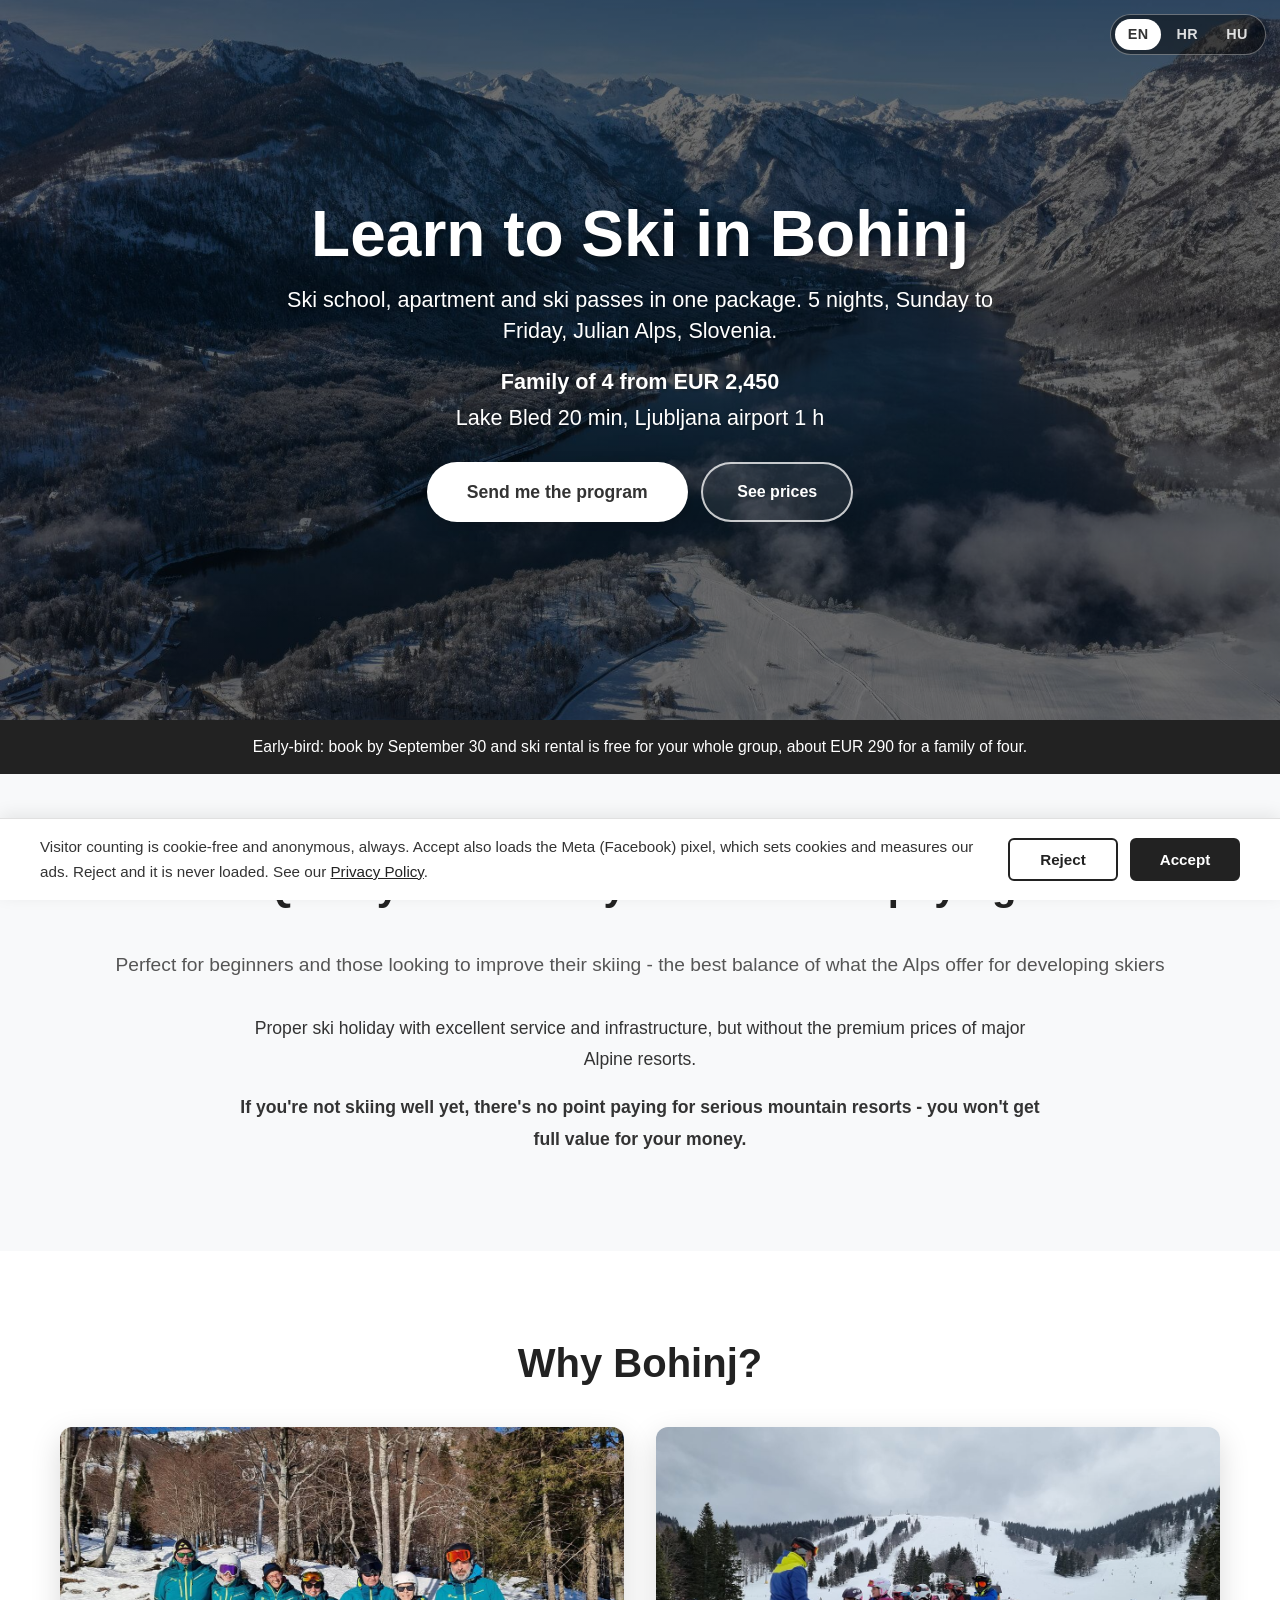
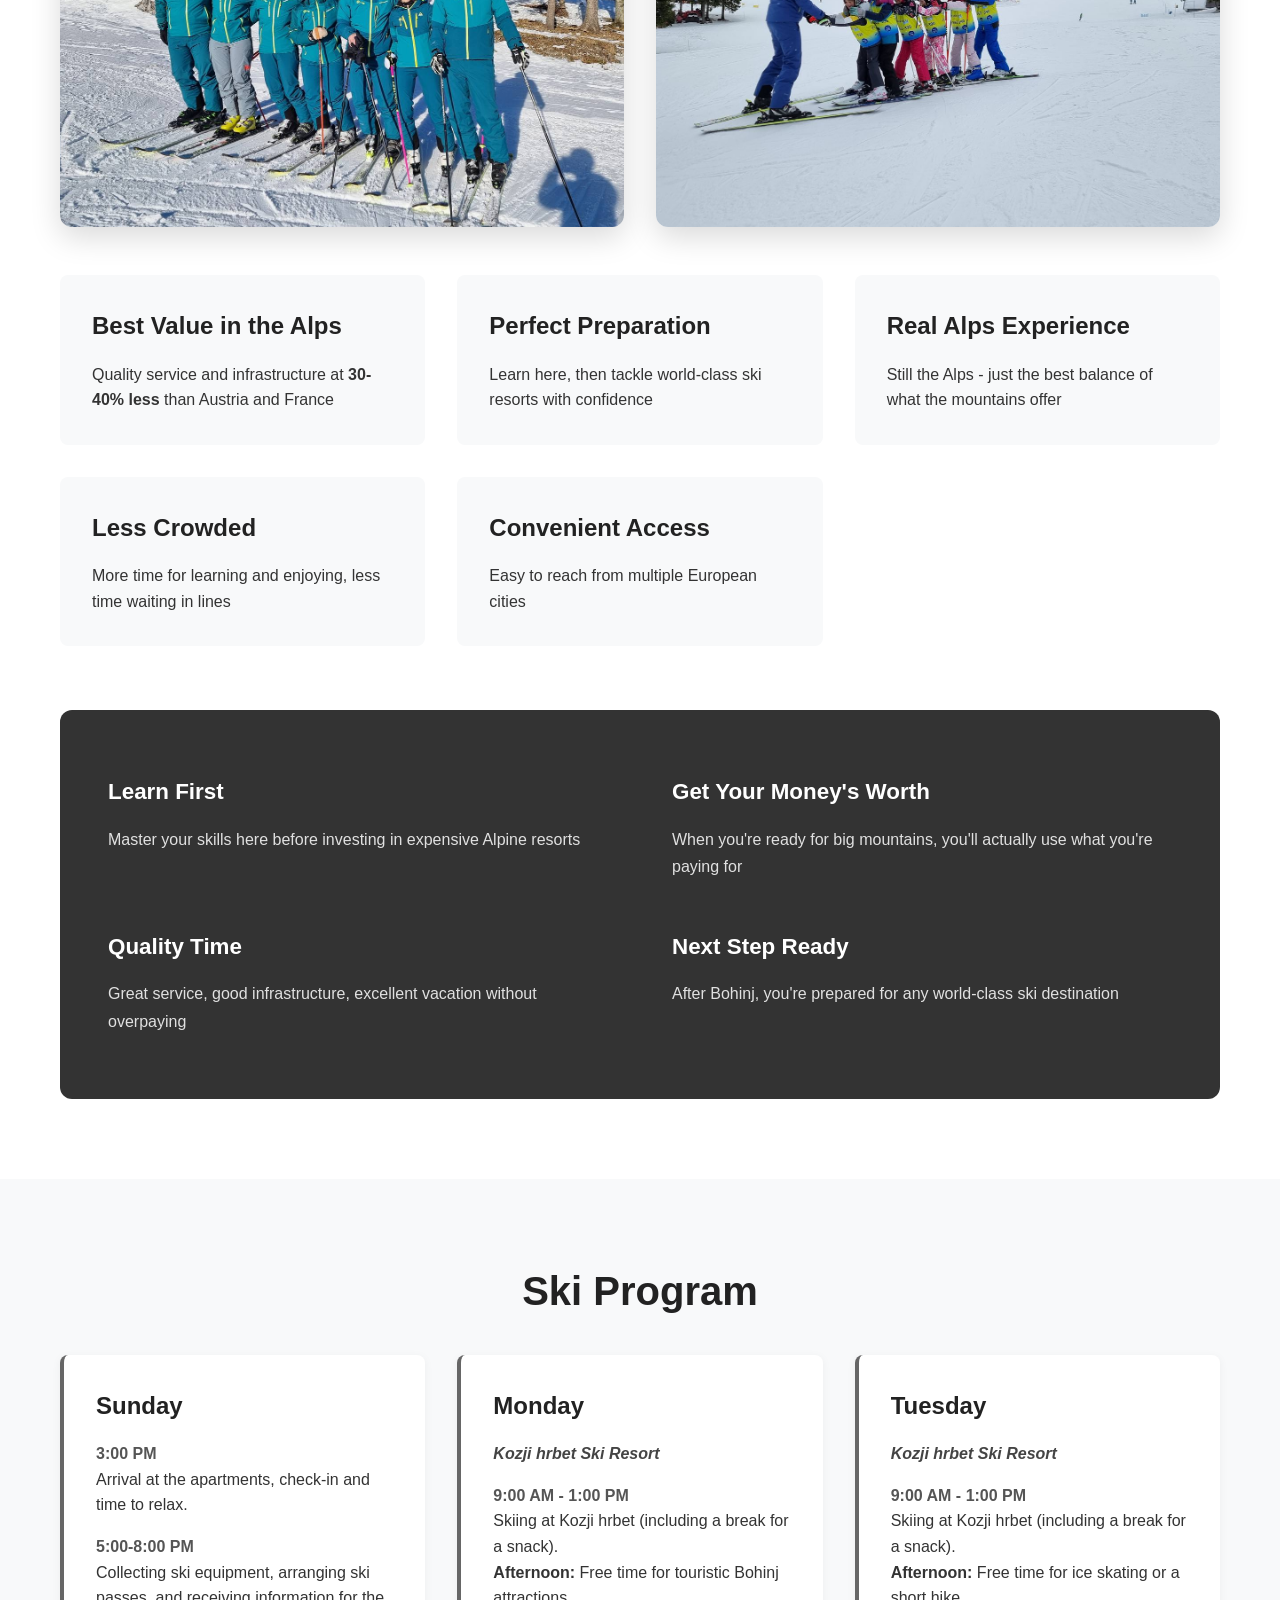
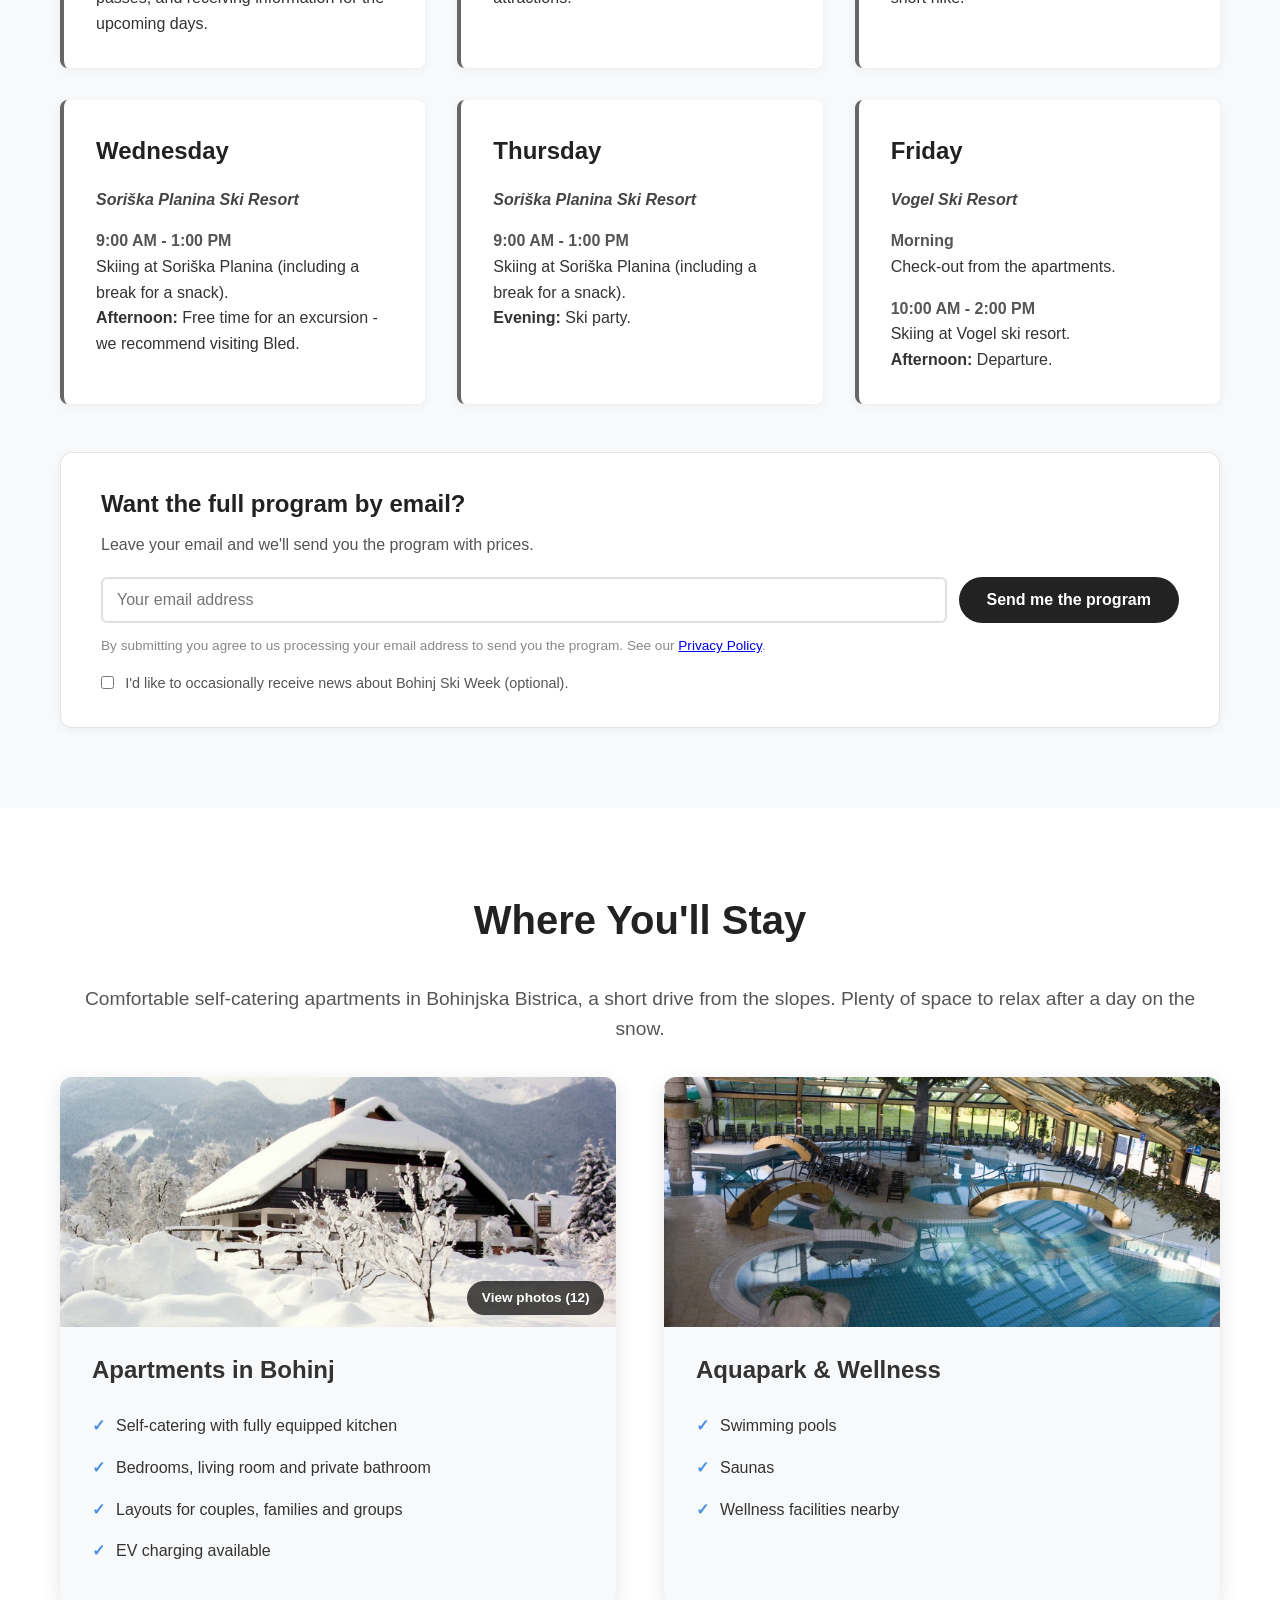
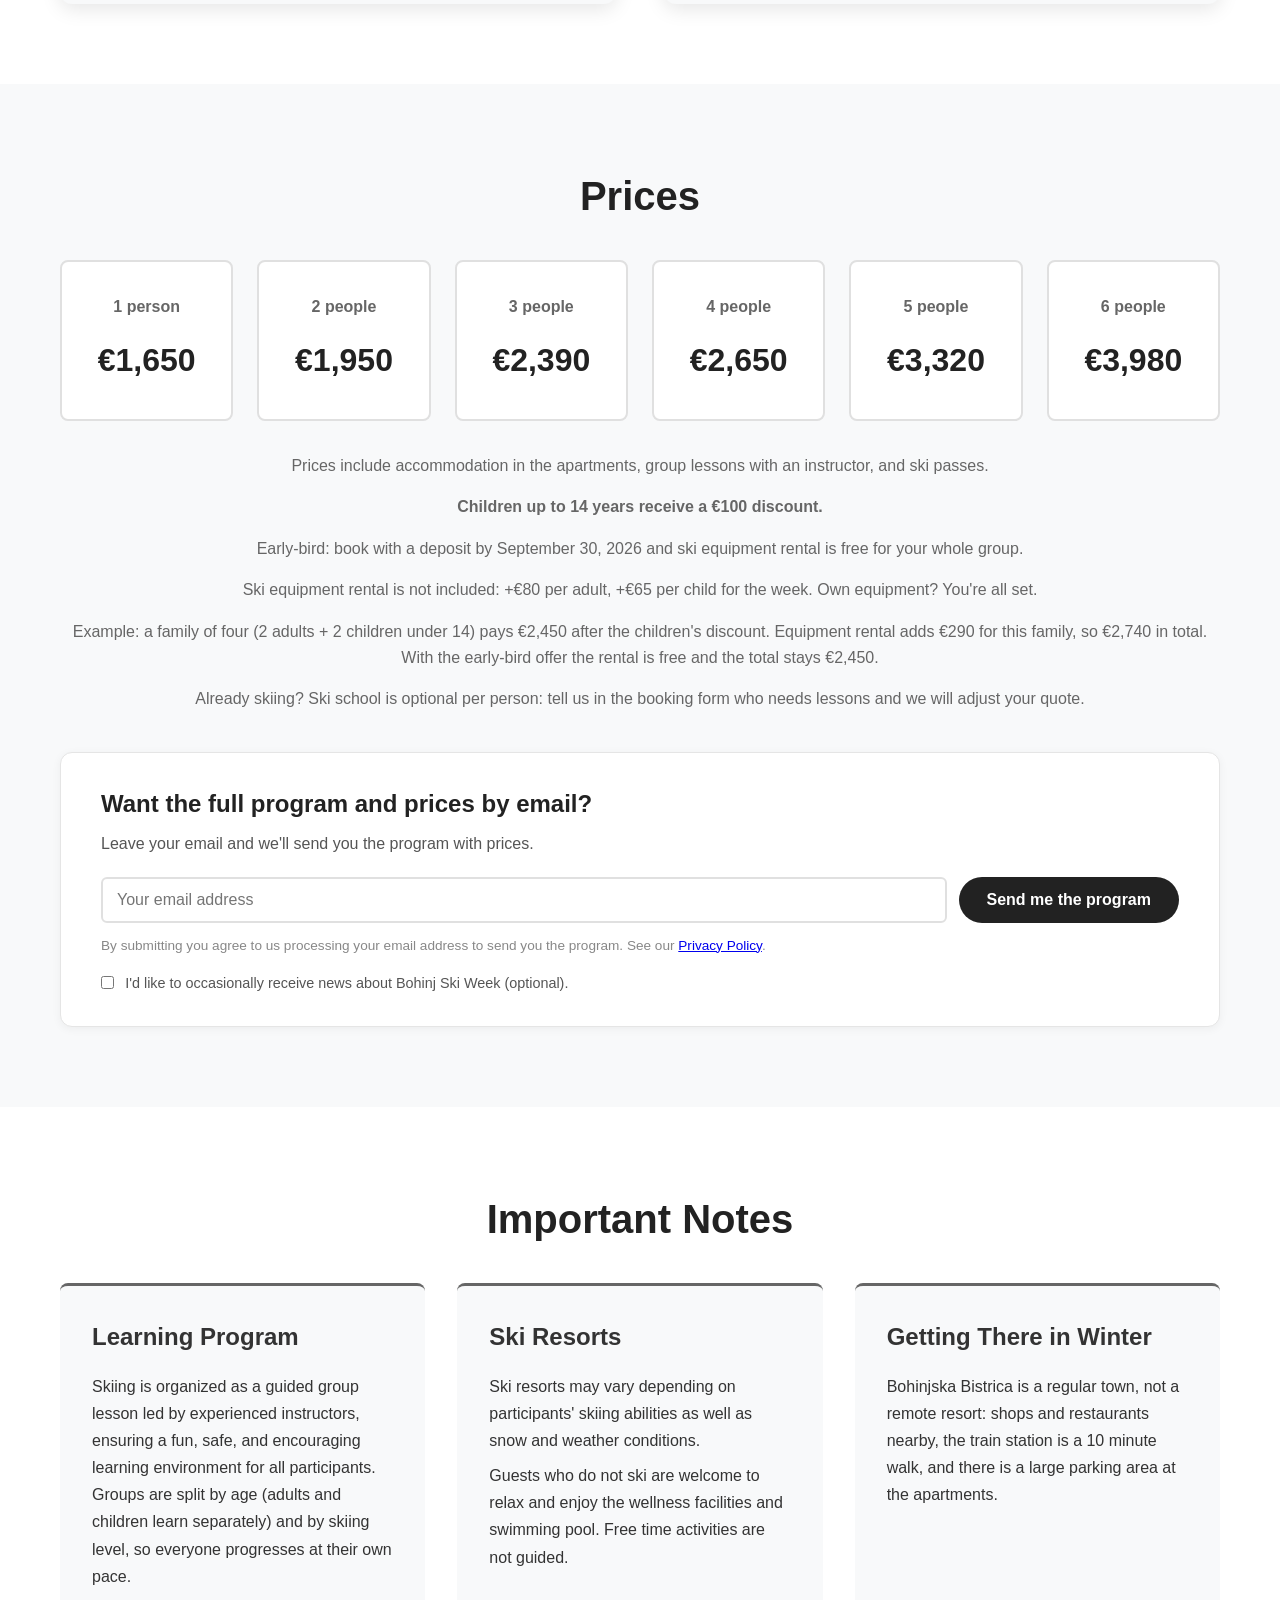
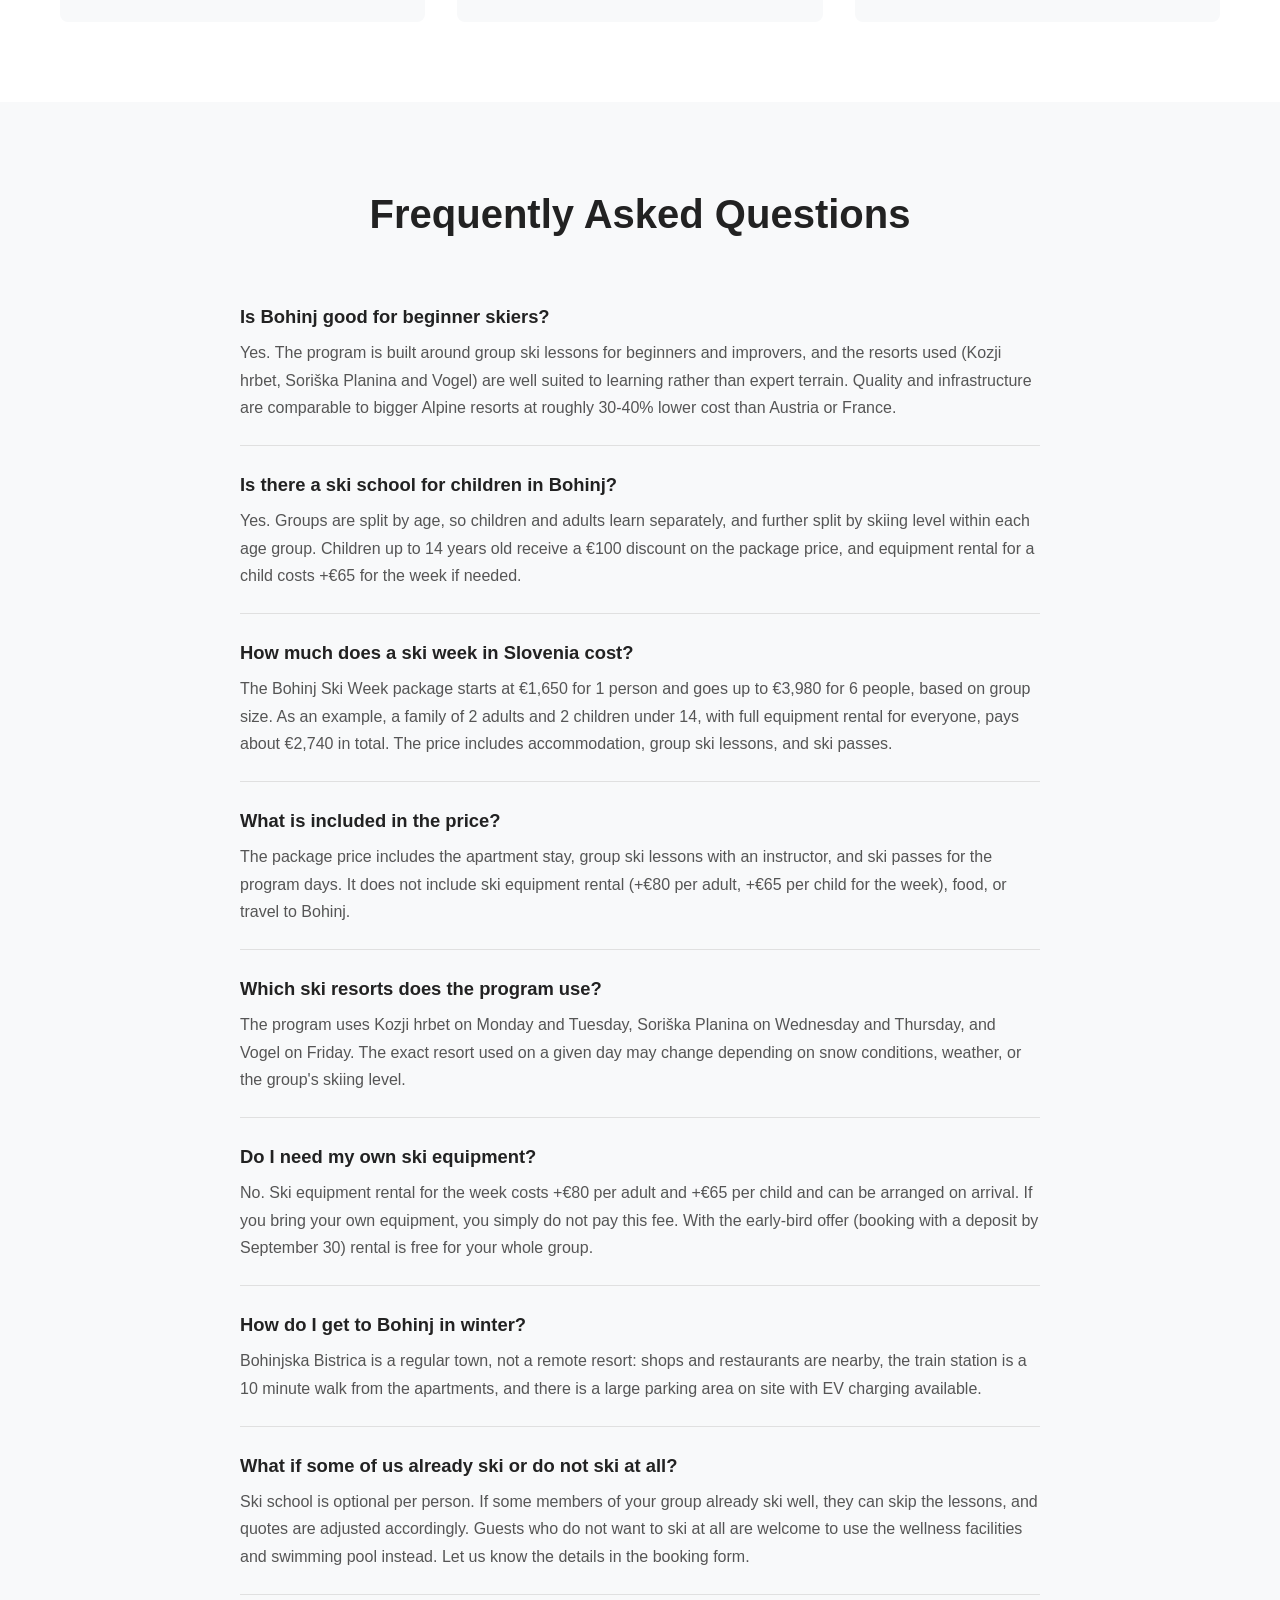
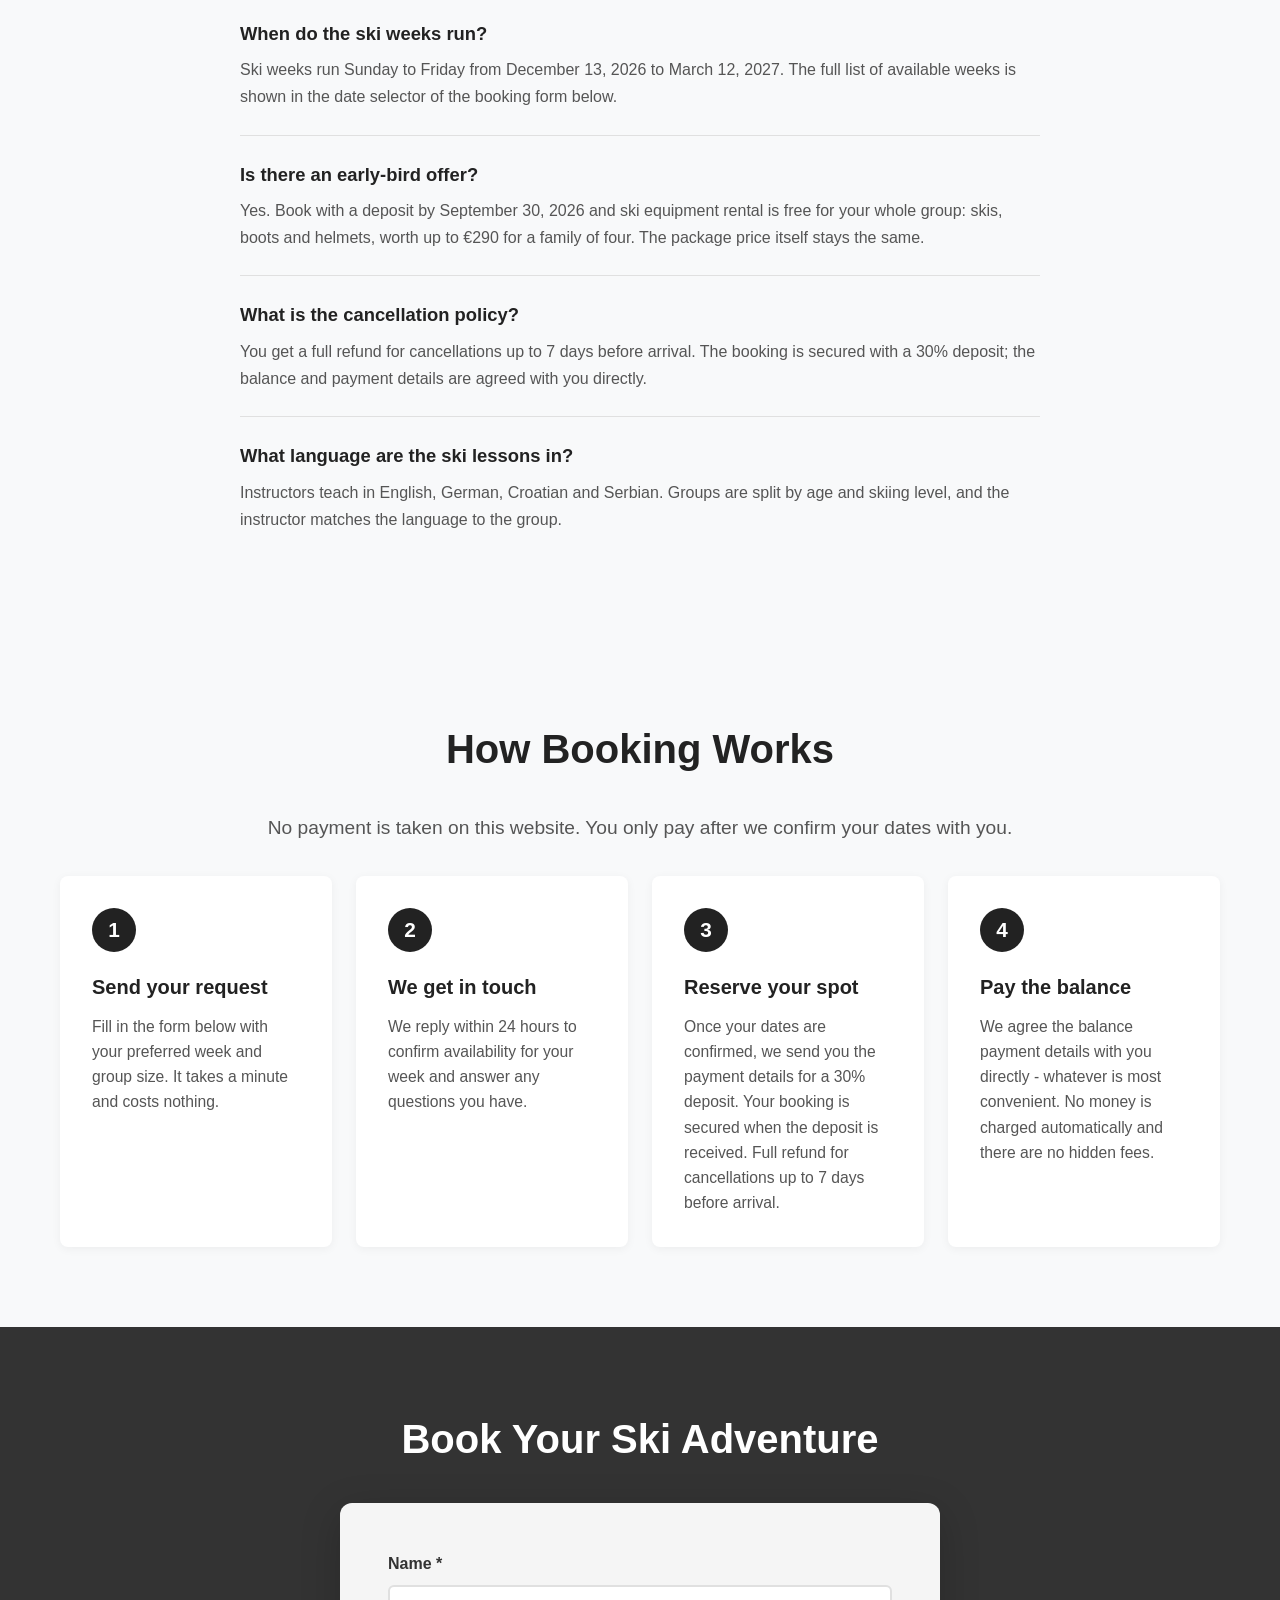
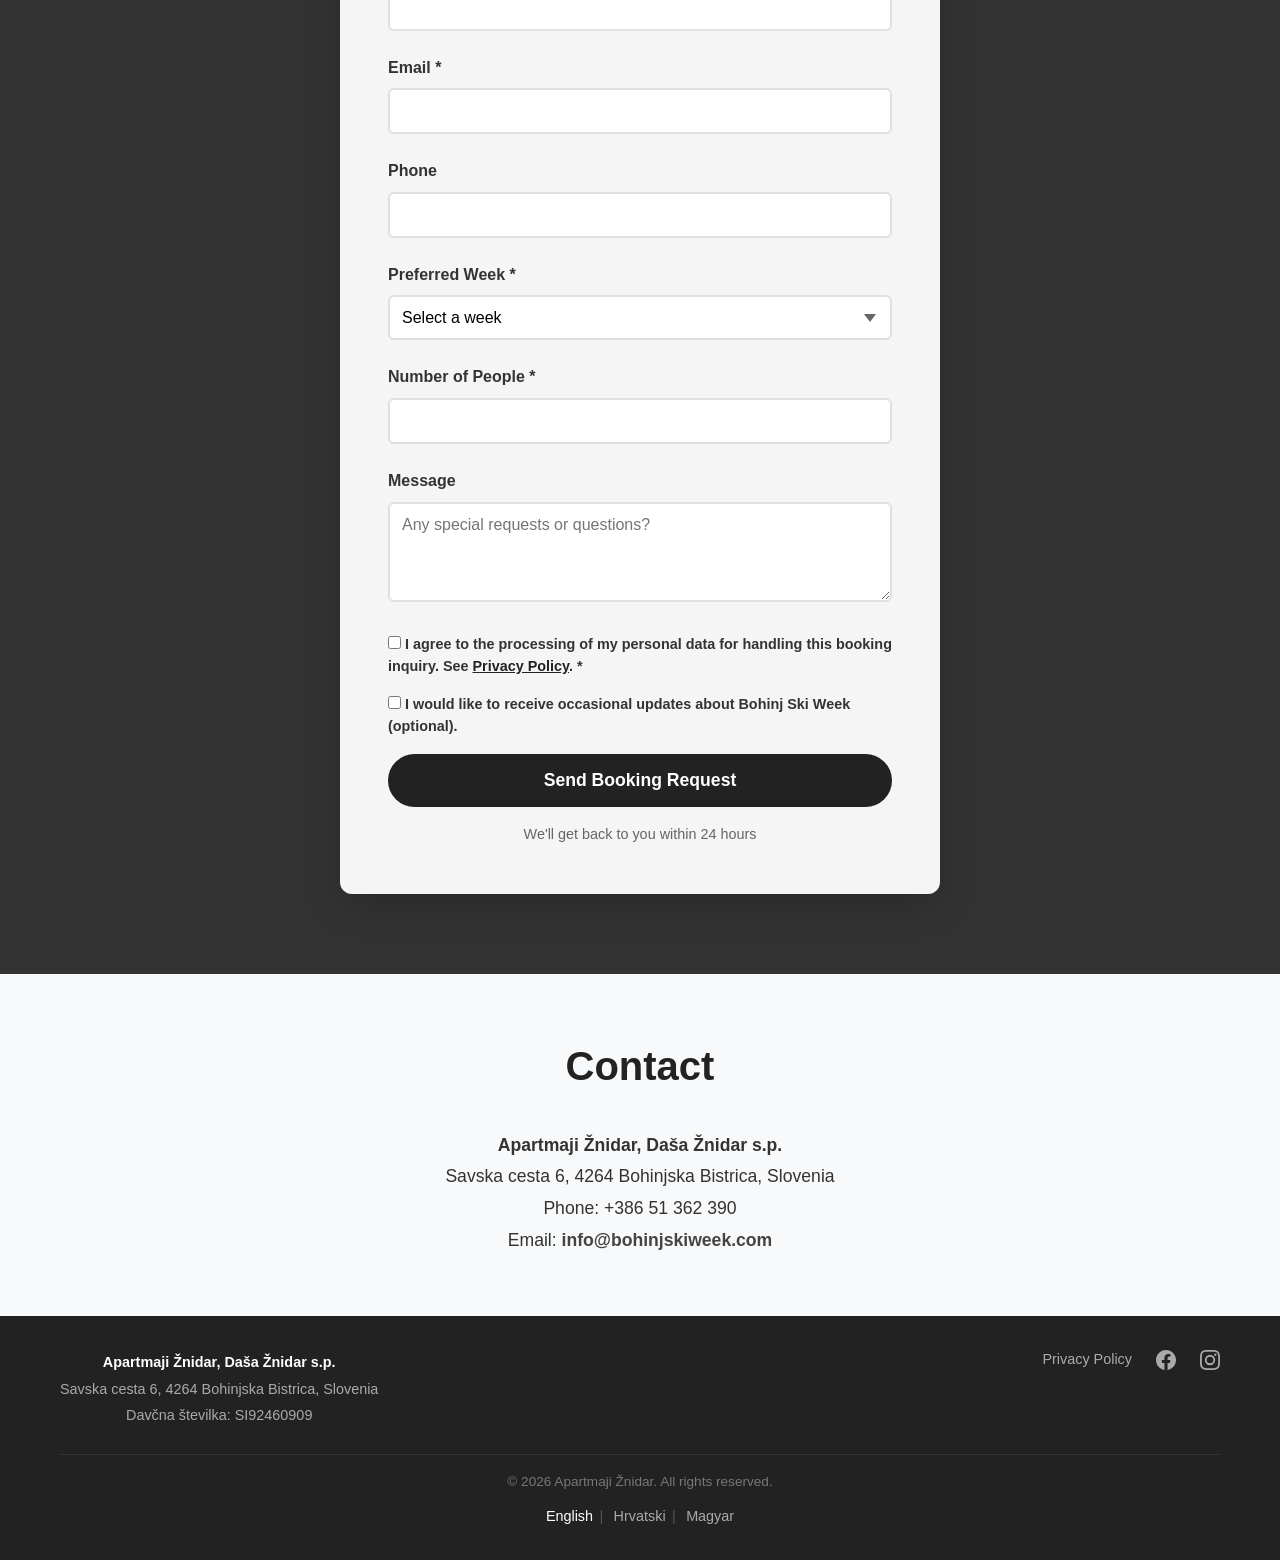
==== index.html @ 6d9d20d8 "language switch in the hero, same order in the footer Compact EN | HR | HU pill in the top right of " ====
<!DOCTYPE html>
<html lang="en">
<head>
    <meta charset="UTF-8">
    <meta name="viewport" content="width=device-width, initial-scale=1.0">
    <title>Learn to Ski in Bohinj, Slovenia - Ski Week with Ski School, Apartments & Ski Passes</title>
    <meta name="description" content="5-day ski school for beginners and children, self-catering apartments and ski passes included - from EUR 1,650 per person. Bohinjska Bistrica, Julian Alps.">
    <link rel="canonical" href="https://bohinjskiweek.com/">
    <link rel="alternate" hreflang="en" href="https://bohinjskiweek.com/">
    <link rel="alternate" hreflang="hu" href="https://bohinjskiweek.com/hu/">
    <link rel="alternate" hreflang="hr" href="https://bohinjskiweek.com/hr/">
    <link rel="alternate" hreflang="x-default" href="https://bohinjskiweek.com/">
    <link rel="stylesheet" href="styles.css">

    <!-- Vercel Web Analytics (cookieless, anonymized) -->
    <script defer src="/_vercel/insights/script.js"></script>

    <!-- Open Graph -->
    <meta property="og:title" content="Learn to Ski in Bohinj, Slovenia - Ski Week with Ski School, Apartments & Ski Passes">
    <meta property="og:description" content="5-day ski school for beginners and children, self-catering apartments and ski passes included - from EUR 1,650 per person. Bohinjska Bistrica, Julian Alps.">
    <meta property="og:url" content="https://bohinjskiweek.com/">
    <meta property="og:type" content="website">
    <meta property="og:image" content="https://bohinjskiweek.com/images/og-cover.jpg">
    <meta property="og:image:width" content="1200">
    <meta property="og:image:height" content="630">
    <meta property="og:locale" content="en_US">
    <meta property="og:site_name" content="Bohinj Ski Week">

    <!-- Twitter Card -->
    <meta name="twitter:card" content="summary_large_image">
    <meta name="twitter:title" content="Learn to Ski in Bohinj, Slovenia - Ski Week with Ski School, Apartments & Ski Passes">
    <meta name="twitter:description" content="5-day ski school for beginners and children, self-catering apartments and ski passes included - from EUR 1,650 per person. Bohinjska Bistrica, Julian Alps.">
    <meta name="twitter:image" content="https://bohinjskiweek.com/images/og-cover.jpg">

    <script type="application/ld+json">
{
  "@context": "https://schema.org",
  "@type": "LodgingBusiness",
  "name": "Apartmaji Žnidar",
  "alternateName": "Bohinj Ski Week",
  "additionalType": "https://schema.org/SportsActivityLocation",
  "address": {
    "@type": "PostalAddress",
    "streetAddress": "Savska cesta 6",
    "addressLocality": "Bohinjska Bistrica",
    "postalCode": "4264",
    "addressCountry": "SI"
  },
  "telephone": "+386 51 362 390",
  "email": "info@bohinjskiweek.com",
  "geo": {
    "@type": "GeoCoordinates",
    "latitude": 46.276,
    "longitude": 13.954
  },
  "url": "https://bohinjskiweek.com/",
  "image": "https://bohinjskiweek.com/images/og-cover.jpg",
  "sameAs": [
    "https://www.facebook.com/bohinjskiweek",
    "https://www.instagram.com/bohinjskiweek",
    "https://www.booking.com/hotel/si/apartments-znidar.html"
  ],
  "priceRange": "EUR 1,650 - EUR 3,980"
}
    </script>

    <script type="application/ld+json">
{
  "@context": "https://schema.org",
  "@type": "Product",
  "name": "Bohinj Ski Week - 5-Day Learn to Ski Package",
  "description": "A 5-day learn-to-ski package in Bohinj, Slovenia, with group ski lessons split by age and skiing level, ski passes, and self-catering apartments. Skiing takes place at Kozji hrbet, Soriška Planina, and Vogel ski resorts.",
  "brand": {
    "@type": "Brand",
    "name": "Apartmaji Žnidar"
  },
  "offers": [
    {
      "@type": "Offer",
      "name": "1 person",
      "price": 1650,
      "priceCurrency": "EUR",
      "availability": "https://schema.org/InStock",
      "validThrough": "2027-03-12",
      "url": "https://bohinjskiweek.com/"
    },
    {
      "@type": "Offer",
      "name": "2 people",
      "price": 1950,
      "priceCurrency": "EUR",
      "availability": "https://schema.org/InStock",
      "validThrough": "2027-03-12",
      "url": "https://bohinjskiweek.com/"
    },
    {
      "@type": "Offer",
      "name": "3 people",
      "price": 2390,
      "priceCurrency": "EUR",
      "availability": "https://schema.org/InStock",
      "validThrough": "2027-03-12",
      "url": "https://bohinjskiweek.com/"
    },
    {
      "@type": "Offer",
      "name": "4 people",
      "price": 2650,
      "priceCurrency": "EUR",
      "availability": "https://schema.org/InStock",
      "validThrough": "2027-03-12",
      "url": "https://bohinjskiweek.com/"
    },
    {
      "@type": "Offer",
      "name": "5 people",
      "price": 3320,
      "priceCurrency": "EUR",
      "availability": "https://schema.org/InStock",
      "validThrough": "2027-03-12",
      "url": "https://bohinjskiweek.com/"
    },
    {
      "@type": "Offer",
      "name": "6 people",
      "price": 3980,
      "priceCurrency": "EUR",
      "availability": "https://schema.org/InStock",
      "validThrough": "2027-03-12",
      "url": "https://bohinjskiweek.com/"
    }
  ]
}
    </script>

    <script type="application/ld+json">
{
  "@context": "https://schema.org",
  "@type": "FAQPage",
  "mainEntity": [
    {
      "@type": "Question",
      "name": "Is Bohinj good for beginner skiers?",
      "acceptedAnswer": {
        "@type": "Answer",
        "text": "Yes. The program is built around group ski lessons for beginners and improvers, and the resorts used (Kozji hrbet, Soriška Planina and Vogel) are well suited to learning rather than expert terrain. Quality and infrastructure are comparable to bigger Alpine resorts at roughly 30-40% lower cost than Austria or France."
      }
    },
    {
      "@type": "Question",
      "name": "Is there a ski school for children in Bohinj?",
      "acceptedAnswer": {
        "@type": "Answer",
        "text": "Yes. Groups are split by age, so children and adults learn separately, and further split by skiing level within each age group. Children up to 14 years old receive a €100 discount on the package price, and equipment rental for a child costs +€65 for the week if needed."
      }
    },
    {
      "@type": "Question",
      "name": "How much does a ski week in Slovenia cost?",
      "acceptedAnswer": {
        "@type": "Answer",
        "text": "The Bohinj Ski Week package starts at €1,650 for 1 person and goes up to €3,980 for 6 people, based on group size. As an example, a family of 2 adults and 2 children under 14, with full equipment rental for everyone, pays about €2,740 in total. The price includes accommodation, group ski lessons, and ski passes."
      }
    },
    {
      "@type": "Question",
      "name": "What is included in the price?",
      "acceptedAnswer": {
        "@type": "Answer",
        "text": "The package price includes the apartment stay, group ski lessons with an instructor, and ski passes for the program days. It does not include ski equipment rental (+€80 per adult, +€65 per child for the week), food, or travel to Bohinj."
      }
    },
    {
      "@type": "Question",
      "name": "Which ski resorts does the program use?",
      "acceptedAnswer": {
        "@type": "Answer",
        "text": "The program uses Kozji hrbet on Monday and Tuesday, Soriška Planina on Wednesday and Thursday, and Vogel on Friday. The exact resort used on a given day may change depending on snow conditions, weather, or the group's skiing level."
      }
    },
    {
      "@type": "Question",
      "name": "Do I need my own ski equipment?",
      "acceptedAnswer": {
        "@type": "Answer",
        "text": "No. Ski equipment rental for the week costs +€80 per adult and +€65 per child and can be arranged on arrival. If you bring your own equipment, you simply do not pay this fee. With the early-bird offer (booking with a deposit by September 30) rental is free for your whole group."
      }
    },
    {
      "@type": "Question",
      "name": "How do I get to Bohinj in winter?",
      "acceptedAnswer": {
        "@type": "Answer",
        "text": "Bohinjska Bistrica is a regular town, not a remote resort: shops and restaurants are nearby, the train station is a 10 minute walk from the apartments, and there is a large parking area on site with EV charging available."
      }
    },
    {
      "@type": "Question",
      "name": "What if some of us already ski or do not ski at all?",
      "acceptedAnswer": {
        "@type": "Answer",
        "text": "Ski school is optional per person. If some members of your group already ski well, they can skip the lessons, and quotes are adjusted accordingly. Guests who do not want to ski at all are welcome to use the wellness facilities and swimming pool instead. Let us know the details in the booking form."
      }
    },
    {
      "@type": "Question",
      "name": "When do the ski weeks run?",
      "acceptedAnswer": {
        "@type": "Answer",
        "text": "Ski weeks run Sunday to Friday from December 13, 2026 to March 12, 2027. The full list of available weeks is shown in the date selector of the booking form below."
      }
    },
    {
      "@type": "Question",
      "name": "Is there an early-bird offer?",
      "acceptedAnswer": {
        "@type": "Answer",
        "text": "Yes. Book with a deposit by September 30, 2026 and ski equipment rental is free for your whole group: skis, boots and helmets, worth up to €290 for a family of four. The package price itself stays the same."
      }
    },
    {
      "@type": "Question",
      "name": "What is the cancellation policy?",
      "acceptedAnswer": {
        "@type": "Answer",
        "text": "You get a full refund for cancellations up to 7 days before arrival. The booking is secured with a 30% deposit; the balance and payment details are agreed with you directly."
      }
    },
    {
      "@type": "Question",
      "name": "What language are the ski lessons in?",
      "acceptedAnswer": {
        "@type": "Answer",
        "text": "Instructors teach in English, German, Croatian and Serbian. Groups are split by age and skiing level, and the instructor matches the language to the group."
      }
    }
  ]
}
    </script>
</head>
<body>
    <!-- Cookie Banner (ZEKom-2 compliant) -->
    <div id="cookieBanner" class="cookie-banner" hidden>
        <div class="cookie-banner-content">
            <p class="cookie-banner-text">
                Visitor counting is cookie-free and anonymous, always. Accept also loads the Meta (Facebook) pixel, which sets cookies and measures our ads. Reject and it is never loaded. See our <a href="privacy.html">Privacy Policy</a>.
            </p>
            <div class="cookie-banner-buttons">
                <button type="button" class="cookie-btn cookie-btn-reject" id="cookieReject">Reject</button>
                <button type="button" class="cookie-btn cookie-btn-accept" id="cookieAccept">Accept</button>
            </div>
        </div>
    </div>

    <!-- Hero Section (v2) -->
    <section class="hero">
        <nav class="lang-switch" aria-label="Language">
            <span class="lang-current" aria-current="page">EN</span>
            <a href="/hr/" hreflang="hr" lang="hr">HR</a>
            <a href="/hu/" hreflang="hu" lang="hu">HU</a>
        </nav>
        <div class="hero-content">
            <h1>Learn to Ski in Bohinj</h1>
            <p class="hero-subtitle">Ski school, apartment and ski passes in one package. 5 nights, Sunday to Friday, Julian Alps, Slovenia.</p>
            <p class="hero-fact"><strong>Family of 4 from EUR 2,450</strong></p>
            <p class="hero-fact">Lake Bled 20 min, Ljubljana airport 1 h</p>
            <div class="hero-actions">
                <a href="#program-request" class="cta-button">Send me the program</a>
                <a href="#prices" class="cta-button-secondary">See prices</a>
            </div>
        </div>
    </section>

    <!-- Early-Bird Banner. EARLY-BIRD DATE: the only visible occurrence above the fold, marked .eb-date -->
    <div class="early-bird-banner">
        <p>Early-bird: book by <span class="eb-date">September 30</span> and ski rental is free for your whole group, about EUR 290 for a family of four.</p>
    </div>

    <!-- Concept Section -->
    <section class="concept">
        <div class="container">
            <h2>Quality Ski Holiday Without Overpaying</h2>
            <p class="lead">Perfect for beginners and those looking to improve their skiing - the best balance of what the Alps offer for developing skiers</p>
            <div class="concept-text">
                <p>Proper ski holiday with excellent service and infrastructure, but without the premium prices of major Alpine resorts.</p>
                <p><strong>If you're not skiing well yet, there's no point paying for serious mountain resorts - you won't get full value for your money.</strong></p>
            </div>
        </div>
    </section>

    <!-- Why Bohinj Section -->
    <section class="why-bohinj">
        <div class="container">
            <h2>Why Bohinj?</h2>

            <!-- Photo Gallery -->
            <div class="photo-gallery">
                <img src="images/team.jpg" alt="Ski instructors with students" loading="lazy">
                <img src="images/children.jpg" alt="Children learning to ski" loading="lazy">
            </div>

            <div class="benefits-grid">
                <div class="benefit">
                    <h3>Best Value in the Alps</h3>
                    <p>Quality service and infrastructure at <strong>30-40% less</strong> than Austria and France</p>
                </div>
                <div class="benefit">
                    <h3>Perfect Preparation</h3>
                    <p>Learn here, then tackle world-class ski resorts with confidence</p>
                </div>
                <div class="benefit">
                    <h3>Real Alps Experience</h3>
                    <p>Still the Alps - just the best balance of what the mountains offer</p>
                </div>
                <div class="benefit">
                    <h3>Less Crowded</h3>
                    <p>More time for learning and enjoying, less time waiting in lines</p>
                </div>
                <div class="benefit">
                    <h3>Convenient Access</h3>
                    <p>Easy to reach from multiple European cities</p>
                </div>
            </div>

            <div class="logic-section">
                <div class="logic-grid">
                    <div class="logic-item">
                        <h4>Learn First</h4>
                        <p>Master your skills here before investing in expensive Alpine resorts</p>
                    </div>
                    <div class="logic-item">
                        <h4>Get Your Money's Worth</h4>
                        <p>When you're ready for big mountains, you'll actually use what you're paying for</p>
                    </div>
                    <div class="logic-item">
                        <h4>Quality Time</h4>
                        <p>Great service, good infrastructure, excellent vacation without overpaying</p>
                    </div>
                    <div class="logic-item">
                        <h4>Next Step Ready</h4>
                        <p>After Bohinj, you're prepared for any world-class ski destination</p>
                    </div>
                </div>
            </div>
        </div>
    </section>

    <!-- Program Section -->
    <section class="program">
        <div class="container">
            <h2>Ski Program</h2>
            <div class="program-grid">
                <div class="day">
                    <h3>Sunday</h3>
                    <p class="time">3:00 PM</p>
                    <p>Arrival at the apartments, check-in and time to relax.</p>
                    <p class="time">5:00-8:00 PM</p>
                    <p>Collecting ski equipment, arranging ski passes, and receiving information for the upcoming days.</p>
                </div>

                <div class="day">
                    <h3>Monday</h3>
                    <p class="resort">Kozji hrbet Ski Resort</p>
                    <p class="time">9:00 AM - 1:00 PM</p>
                    <p>Skiing at Kozji hrbet (including a break for a snack).</p>
                    <p><strong>Afternoon:</strong> Free time for touristic Bohinj attractions.</p>
                </div>

                <div class="day">
                    <h3>Tuesday</h3>
                    <p class="resort">Kozji hrbet Ski Resort</p>
                    <p class="time">9:00 AM - 1:00 PM</p>
                    <p>Skiing at Kozji hrbet (including a break for a snack).</p>
                    <p><strong>Afternoon:</strong> Free time for ice skating or a short hike.</p>
                </div>

                <div class="day">
                    <h3>Wednesday</h3>
                    <p class="resort">Soriška Planina Ski Resort</p>
                    <p class="time">9:00 AM - 1:00 PM</p>
                    <p>Skiing at Soriška Planina (including a break for a snack).</p>
                    <p><strong>Afternoon:</strong> Free time for an excursion - we recommend visiting Bled.</p>
                </div>

                <div class="day">
                    <h3>Thursday</h3>
                    <p class="resort">Soriška Planina Ski Resort</p>
                    <p class="time">9:00 AM - 1:00 PM</p>
                    <p>Skiing at Soriška Planina (including a break for a snack).</p>
                    <p><strong>Evening:</strong> Ski party.</p>
                </div>

                <div class="day">
                    <h3>Friday</h3>
                    <p class="resort">Vogel Ski Resort</p>
                    <p class="time">Morning</p>
                    <p>Check-out from the apartments.</p>
                    <p class="time">10:00 AM - 2:00 PM</p>
                    <p>Skiing at Vogel ski resort.</p>
                    <p><strong>Afternoon:</strong> Departure.</p>
                </div>
            </div>

            <div class="program-capture" id="program-request">
                <h3>Want the full program by email?</h3>
                <p class="program-capture-text">Leave your email and we'll send you the program with prices.</p>
                <form class="program-capture-form" id="programCaptureForm">
                    <label for="programEmail" class="visually-hidden">Your email address</label>
                    <input type="email" id="programEmail" name="email" placeholder="Your email address" required maxlength="120">
                    <button type="submit">Send me the program</button>
                </form>
                <p class="program-capture-note">By submitting you agree to us processing your email address to send you the program. See our <a href="privacy.html">Privacy Policy</a>.</p>
                <div class="program-capture-consent">
                    <label class="consent-label">
                        <input type="checkbox" id="programMarketing" name="marketing">
                        <span>I'd like to occasionally receive news about Bohinj Ski Week (optional).</span>
                    </label>
                </div>
                <div id="programCaptureMessage" class="program-capture-message"></div>
            </div>
        </div>
    </section>

    <!-- Where You'll Stay Section -->
    <section class="stay">
        <div class="container">
            <h2>Where You'll Stay</h2>
            <p class="lead">Comfortable self-catering apartments in Bohinjska Bistrica, a short drive from the slopes. Plenty of space to relax after a day on the snow.</p>
            <div class="accommodation-grid">
                <div class="accommodation-item stay-trigger" id="apartmentsTrigger" role="button" tabindex="0" aria-label="Open apartment photo gallery">
                    <div class="stay-thumb">
                        <img src="images/apartments.jpg" alt="Apartments in Bohinj" loading="lazy">
                        <span class="stay-thumb-badge">View photos (12)</span>
                    </div>
                    <h3>Apartments in Bohinj</h3>
                    <ul>
                        <li>Self-catering with fully equipped kitchen</li>
                        <li>Bedrooms, living room and private bathroom</li>
                        <li>Layouts for couples, families and groups</li>
                        <li>EV charging available</li>
                    </ul>
                </div>
                <div class="accommodation-item">
                    <div class="stay-thumb">
                        <img src="images/aquapark.jpg" alt="Aquapark and wellness" loading="lazy">
                    </div>
                    <h3>Aquapark &amp; Wellness</h3>
                    <ul>
                        <li>Swimming pools</li>
                        <li>Saunas</li>
                        <li>Wellness facilities nearby</li>
                    </ul>
                </div>
            </div>
        </div>
    </section>

    <!-- Apartment Gallery Lightbox -->
    <div class="lightbox" id="lightbox" hidden>
        <button type="button" class="lightbox-close" id="lightboxClose" aria-label="Close gallery">&times;</button>
        <button type="button" class="lightbox-nav lightbox-prev" id="lightboxPrev" aria-label="Previous photo">&#8249;</button>
        <div class="lightbox-stage">
            <img src="" alt="Apartment photo" id="lightboxImg" loading="lazy">
            <p class="lightbox-counter" id="lightboxCounter"></p>
        </div>
        <button type="button" class="lightbox-nav lightbox-next" id="lightboxNext" aria-label="Next photo">&#8250;</button>
    </div>

    <!-- Prices Section -->
    <section class="prices" id="prices">
        <div class="container">
            <h2>Prices</h2>
            <div class="prices-grid">
                <div class="price-card">
                    <h3>1 person</h3>
                    <p class="price">€1,650</p>
                </div>
                <div class="price-card">
                    <h3>2 people</h3>
                    <p class="price">€1,950</p>
                </div>
                <div class="price-card">
                    <h3>3 people</h3>
                    <p class="price">€2,390</p>
                </div>
                <div class="price-card">
                    <h3>4 people</h3>
                    <p class="price">€2,650</p>
                </div>
                <div class="price-card">
                    <h3>5 people</h3>
                    <p class="price">€3,320</p>
                </div>
                <div class="price-card">
                    <h3>6 people</h3>
                    <p class="price">€3,980</p>
                </div>
            </div>
            <p class="price-note">Prices include accommodation in the apartments, group lessons with an instructor, and ski passes.</p>
            <p class="price-note"><strong>Children up to 14 years receive a €100 discount.</strong></p>
            <p class="price-note">Early-bird: book with a deposit by September 30, 2026 and ski equipment rental is free for your whole group.</p>
            <p class="price-note">Ski equipment rental is not included: +€80 per adult, +€65 per child for the week. Own equipment? You're all set.</p>
            <p class="price-note">Example: a family of four (2 adults + 2 children under 14) pays €2,450 after the children's discount. Equipment rental adds €290 for this family, so €2,740 in total. With the early-bird offer the rental is free and the total stays €2,450.</p>
            <p class="price-note">Already skiing? Ski school is optional per person: tell us in the booking form who needs lessons and we will adjust your quote.</p>

            <div class="program-capture">
                <h3>Want the full program and prices by email?</h3>
                <p class="program-capture-text">Leave your email and we'll send you the program with prices.</p>
                <form class="program-capture-form">
                    <label for="programEmailPrices" class="visually-hidden">Your email address</label>
                    <input type="email" id="programEmailPrices" name="email" placeholder="Your email address" required maxlength="120">
                    <button type="submit">Send me the program</button>
                </form>
                <p class="program-capture-note">By submitting you agree to us processing your email address to send you the program. See our <a href="privacy.html">Privacy Policy</a>.</p>
                <div class="program-capture-consent">
                    <label class="consent-label">
                        <input type="checkbox" id="programMarketingPrices" name="marketing">
                        <span>I'd like to occasionally receive news about Bohinj Ski Week (optional).</span>
                    </label>
                </div>
                <div class="program-capture-message"></div>
            </div>
        </div>
    </section>

    <!-- Notes Section -->
    <section class="notes">
        <div class="container">
            <h2>Important Notes</h2>
            <div class="notes-grid">
                <div class="note">
                    <h3>Learning Program</h3>
                    <p>Skiing is organized as a guided group lesson led by experienced instructors, ensuring a fun, safe, and encouraging learning environment for all participants. Groups are split by age (adults and children learn separately) and by skiing level, so everyone progresses at their own pace.</p>
                </div>
                <div class="note">
                    <h3>Ski Resorts</h3>
                    <p>Ski resorts may vary depending on participants' skiing abilities as well as snow and weather conditions.</p>
                    <p>Guests who do not ski are welcome to relax and enjoy the wellness facilities and swimming pool. Free time activities are not guided.</p>
                </div>
                <div class="note">
                    <h3>Getting There in Winter</h3>
                    <p>Bohinjska Bistrica is a regular town, not a remote resort: shops and restaurants nearby, the train station is a 10 minute walk, and there is a large parking area at the apartments.</p>
                </div>
            </div>
        </div>
    </section>

    <!-- FAQ Section -->
    <section class="faq">
        <div class="container">
            <h2>Frequently Asked Questions</h2>
            <div class="faq-list">
                <div class="faq-item">
                    <h3>Is Bohinj good for beginner skiers?</h3>
                    <p>Yes. The program is built around group ski lessons for beginners and improvers, and the resorts used (Kozji hrbet, Soriška Planina and Vogel) are well suited to learning rather than expert terrain. Quality and infrastructure are comparable to bigger Alpine resorts at roughly 30-40% lower cost than Austria or France.</p>
                </div>
                <div class="faq-item">
                    <h3>Is there a ski school for children in Bohinj?</h3>
                    <p>Yes. Groups are split by age, so children and adults learn separately, and further split by skiing level within each age group. Children up to 14 years old receive a €100 discount on the package price, and equipment rental for a child costs +€65 for the week if needed.</p>
                </div>
                <div class="faq-item">
                    <h3>How much does a ski week in Slovenia cost?</h3>
                    <p>The Bohinj Ski Week package starts at €1,650 for 1 person and goes up to €3,980 for 6 people, based on group size. As an example, a family of 2 adults and 2 children under 14, with full equipment rental for everyone, pays about €2,740 in total. The price includes accommodation, group ski lessons, and ski passes.</p>
                </div>
                <div class="faq-item">
                    <h3>What is included in the price?</h3>
                    <p>The package price includes the apartment stay, group ski lessons with an instructor, and ski passes for the program days. It does not include ski equipment rental (+€80 per adult, +€65 per child for the week), food, or travel to Bohinj.</p>
                </div>
                <div class="faq-item">
                    <h3>Which ski resorts does the program use?</h3>
                    <p>The program uses Kozji hrbet on Monday and Tuesday, Soriška Planina on Wednesday and Thursday, and Vogel on Friday. The exact resort used on a given day may change depending on snow conditions, weather, or the group's skiing level.</p>
                </div>
                <div class="faq-item">
                    <h3>Do I need my own ski equipment?</h3>
                    <p>No. Ski equipment rental for the week costs +€80 per adult and +€65 per child and can be arranged on arrival. If you bring your own equipment, you simply do not pay this fee. With the early-bird offer (booking with a deposit by September 30) rental is free for your whole group.</p>
                </div>
                <div class="faq-item">
                    <h3>How do I get to Bohinj in winter?</h3>
                    <p>Bohinjska Bistrica is a regular town, not a remote resort: shops and restaurants are nearby, the train station is a 10 minute walk from the apartments, and there is a large parking area on site with EV charging available.</p>
                </div>
                <div class="faq-item">
                    <h3>What if some of us already ski or do not ski at all?</h3>
                    <p>Ski school is optional per person. If some members of your group already ski well, they can skip the lessons, and quotes are adjusted accordingly. Guests who do not want to ski at all are welcome to use the wellness facilities and swimming pool instead. Let us know the details in the booking form.</p>
                </div>
                <div class="faq-item">
                    <h3>When do the ski weeks run?</h3>
                    <p>Ski weeks run Sunday to Friday from December 13, 2026 to March 12, 2027. The full list of available weeks is shown in the date selector of the booking form below.</p>
                </div>
                <div class="faq-item">
                    <h3>Is there an early-bird offer?</h3>
                    <p>Yes. Book with a deposit by September 30, 2026 and ski equipment rental is free for your whole group: skis, boots and helmets, worth up to €290 for a family of four. The package price itself stays the same.</p>
                </div>
                <div class="faq-item">
                    <h3>What is the cancellation policy?</h3>
                    <p>You get a full refund for cancellations up to 7 days before arrival. The booking is secured with a 30% deposit; the balance and payment details are agreed with you directly.</p>
                </div>
                <div class="faq-item">
                    <h3>What language are the ski lessons in?</h3>
                    <p>Instructors teach in English, German, Croatian and Serbian. Groups are split by age and skiing level, and the instructor matches the language to the group.</p>
                </div>
            </div>
        </div>
    </section>

    <!-- How Booking Works Section -->
    <section class="booking-steps">
        <div class="container">
            <h2>How Booking Works</h2>
            <p class="lead">No payment is taken on this website. You only pay after we confirm your dates with you.</p>
            <div class="steps-grid">
                <div class="step">
                    <div class="step-number">1</div>
                    <h3>Send your request</h3>
                    <p>Fill in the form below with your preferred week and group size. It takes a minute and costs nothing.</p>
                </div>
                <div class="step">
                    <div class="step-number">2</div>
                    <h3>We get in touch</h3>
                    <p>We reply within 24 hours to confirm availability for your week and answer any questions you have.</p>
                </div>
                <div class="step">
                    <div class="step-number">3</div>
                    <h3>Reserve your spot</h3>
                    <p>Once your dates are confirmed, we send you the payment details for a 30% deposit. Your booking is secured when the deposit is received. Full refund for cancellations up to 7 days before arrival.</p>
                </div>
                <div class="step">
                    <div class="step-number">4</div>
                    <h3>Pay the balance</h3>
                    <p>We agree the balance payment details with you directly - whatever is most convenient. No money is charged automatically and there are no hidden fees.</p>
                </div>
            </div>
        </div>
    </section>

    <!-- Booking Section -->
    <section class="booking" id="booking">
        <div class="container">
            <h2>Book Your Ski Adventure</h2>
            <form id="bookingForm" class="booking-form">
                <div class="form-group">
                    <label for="name">Name *</label>
                    <input type="text" id="name" name="name" required>
                </div>
                <div class="form-group">
                    <label for="email">Email *</label>
                    <input type="email" id="email" name="email" required>
                </div>
                <div class="form-group">
                    <label for="phone">Phone</label>
                    <input type="tel" id="phone" name="phone">
                </div>
                <div class="form-group">
                    <label for="dates">Preferred Week *</label>
                    <select id="dates" name="dates" required>
                        <option value="">Select a week</option>
                        <option value="Dec 13-18, 2026">Dec 13-18, 2026</option>
                        <option value="Dec 20-25, 2026">Dec 20-25, 2026</option>
                        <option value="Jan 10-15, 2027">Jan 10-15, 2027</option>
                        <option value="Jan 17-22, 2027">Jan 17-22, 2027</option>
                        <option value="Jan 24-29, 2027">Jan 24-29, 2027</option>
                        <option value="Feb 7-12, 2027">Feb 7-12, 2027</option>
                        <option value="Feb 14-19, 2027">Feb 14-19, 2027</option>
                        <option value="Feb 21-26, 2027">Feb 21-26, 2027</option>
                        <option value="Feb 28 - Mar 5, 2027">Feb 28 - Mar 5, 2027</option>
                        <option value="Mar 7-12, 2027">Mar 7-12, 2027</option>
                    </select>
                </div>
                <div class="form-group">
                    <label for="people">Number of People *</label>
                    <input type="number" id="people" name="people" min="1" max="10" required>
                </div>
                <div class="form-group">
                    <label for="message">Message</label>
                    <textarea id="message" name="message" rows="4" placeholder="Any special requests or questions?"></textarea>
                </div>
                <div class="form-group form-consent">
                    <label class="consent-label">
                        <input type="checkbox" id="consent" name="consent" required>
                        <span>I agree to the processing of my personal data for handling this booking inquiry. See <a href="privacy.html" target="_blank">Privacy Policy</a>. *</span>
                    </label>
                </div>
                <div class="form-group form-consent">
                    <label class="consent-label">
                        <input type="checkbox" id="marketing" name="marketing">
                        <span>I would like to receive occasional updates about Bohinj Ski Week (optional).</span>
                    </label>
                </div>
                <button type="submit" class="submit-button">Send Booking Request</button>
                <p class="form-note">We'll get back to you within 24 hours</p>
            </form>
            <div id="formMessage" class="form-message"></div>
        </div>
    </section>

    <!-- Contact Section -->
    <section class="contact">
        <div class="container">
            <h2>Contact</h2>
            <div class="contact-info">
                <p><strong>Apartmaji Žnidar, Daša Žnidar s.p.</strong></p>
                <p>Savska cesta 6, 4264 Bohinjska Bistrica, Slovenia</p>
                <p>Phone: +386 51 362 390</p>
                <p>Email: <a href="mailto:info@bohinjskiweek.com">info@bohinjskiweek.com</a></p>
            </div>
        </div>
    </section>

    <!-- Footer -->
    <footer>
        <div class="container">
            <div class="footer-grid">
                <div class="footer-info">
                    <p><strong>Apartmaji Žnidar, Daša Žnidar s.p.</strong></p>
                    <p>Savska cesta 6, 4264 Bohinjska Bistrica, Slovenia</p>
                    <p>Davčna številka: SI92460909</p>
                </div>
                <div class="footer-links">
                    <a href="privacy.html">Privacy Policy</a>
                    <a class="social-icon" href="https://www.facebook.com/bohinjskiweek" target="_blank" rel="noopener" aria-label="Facebook">
                        <svg width="20" height="20" viewBox="0 0 24 24" fill="currentColor" aria-hidden="true"><path d="M24 12.073C24 5.405 18.627 0 12 0S0 5.405 0 12.073C0 18.1 4.388 23.094 10.125 24v-8.437H7.078v-3.49h3.047v-2.66c0-3.025 1.792-4.697 4.533-4.697 1.312 0 2.686.236 2.686.236v2.971H15.83c-1.491 0-1.956.93-1.956 1.886v2.264h3.328l-.532 3.49h-2.796V24C19.612 23.094 24 18.1 24 12.073z"/></svg>
                    </a>
                    <a class="social-icon" href="https://www.instagram.com/bohinjskiweek" target="_blank" rel="noopener" aria-label="Instagram">
                        <svg width="20" height="20" viewBox="0 0 24 24" fill="currentColor" aria-hidden="true"><path d="M12 2.163c3.204 0 3.584.012 4.85.07 3.252.148 4.771 1.691 4.919 4.919.058 1.265.069 1.645.069 4.849 0 3.205-.012 3.584-.069 4.849-.149 3.225-1.664 4.771-4.919 4.919-1.266.058-1.644.07-4.85.07-3.204 0-3.584-.012-4.849-.07-3.26-.149-4.771-1.699-4.919-4.92-.058-1.265-.07-1.644-.07-4.849 0-3.204.013-3.583.07-4.849.149-3.227 1.664-4.771 4.919-4.919 1.266-.057 1.645-.069 4.849-.069zM12 0C8.741 0 8.333.014 7.053.072 2.695.272.273 2.69.073 7.052.014 8.333 0 8.741 0 12c0 3.259.014 3.668.072 4.948.2 4.358 2.618 6.78 6.98 6.98C8.333 23.986 8.741 24 12 24c3.259 0 3.668-.014 4.948-.072 4.354-.2 6.782-2.618 6.979-6.98.059-1.28.073-1.689.073-4.948 0-3.259-.014-3.667-.072-4.947-.196-4.354-2.617-6.78-6.979-6.98C15.668.014 15.259 0 12 0zm0 5.838a6.162 6.162 0 100 12.324 6.162 6.162 0 000-12.324zM12 16a4 4 0 110-8 4 4 0 010 8zm6.406-11.845a1.44 1.44 0 100 2.881 1.44 1.44 0 000-2.881z"/></svg>
                    </a>
                </div>
            </div>
            <p class="footer-copyright">&copy; 2026 Apartmaji Žnidar. All rights reserved.</p>
            <nav class="footer-lang" aria-label="Language" style="text-align:center;margin-top:0.75rem;font-size:0.9rem;">
                <a href="/" aria-current="page" style="color:#fff;text-decoration:none;margin:0 0.4rem;">English</a><span style="color:#555;">|</span>
                <a href="/hr/" style="color:#aaa;text-decoration:none;margin:0 0.4rem;">Hrvatski</a><span style="color:#555;">|</span>
                <a href="/hu/" style="color:#aaa;text-decoration:none;margin:0 0.4rem;">Magyar</a>
            </nav>
        </div>
    </footer>

    <script src="script.js"></script>
</body>
</html>
---- styles.css ----
/* Reset and Base Styles */
* {
    margin: 0;
    padding: 0;
    box-sizing: border-box;
}

body {
    font-family: -apple-system, BlinkMacSystemFont, 'Segoe UI', Roboto, Oxygen, Ubuntu, Cantarell, sans-serif;
    line-height: 1.6;
    color: #333;
    background: #fff;
}

.container {
    max-width: 1200px;
    margin: 0 auto;
    padding: 0 20px;
}

/* Hero Section (v2: price anchor, geo anchor, two CTAs; early-bird lives in the banner below) */
.hero {
    min-height: 80vh;
    padding: 4.5rem 1.25rem;
    background: linear-gradient(rgba(0, 0, 0, 0.55), rgba(0, 0, 0, 0.55)),
                url('images/Hero.jpg') center/cover;
    display: flex;
    align-items: center;
    justify-content: center;
    text-align: center;
    color: #fff;
    position: relative;
}

.hero-content {
    z-index: 1;
    width: 100%;
    max-width: 760px;
}

/* Language switch in the top right of the hero. The footer switch stays as is. */
.lang-switch {
    position: absolute;
    top: 0.9rem;
    right: 0.9rem;
    z-index: 2;
    display: flex;
    align-items: center;
    gap: 0.15rem;
    padding: 0.25rem;
    background: rgba(0, 0, 0, 0.45);
    border: 1px solid rgba(255, 255, 255, 0.35);
    border-radius: 50px;
    font-size: 0.9rem;
    font-weight: 600;
    letter-spacing: 0.03em;
}

.lang-switch a,
.lang-switch .lang-current {
    display: block;
    padding: 0.5rem 0.8rem;
    line-height: 1;
    border-radius: 50px;
    text-decoration: none;
}

.lang-switch a {
    color: rgba(255, 255, 255, 0.85);
    transition: background 0.2s ease, color 0.2s ease;
}

.lang-switch a:hover {
    background: rgba(255, 255, 255, 0.18);
    color: #fff;
}

.lang-switch .lang-current {
    background: #fff;
    color: #333;
}

@media (max-width: 380px) {
    .lang-switch {
        top: 0.7rem;
        right: 0.7rem;
        font-size: 0.85rem;
    }

    .lang-switch a,
    .lang-switch .lang-current {
        padding: 0.45rem 0.65rem;
    }
}

.hero h1 {
    font-size: clamp(2.1rem, 7vw, 4rem);
    line-height: 1.15;
    font-weight: 700;
    margin-bottom: 0.75rem;
    text-shadow: 2px 2px 4px rgba(0,0,0,0.35);
}

/* Subtitle and the two anchor lines below it share one type scale */
.hero-subtitle,
.hero-fact {
    font-size: clamp(1rem, 3.6vw, 1.35rem);
    line-height: 1.45;
    font-weight: 300;
    text-shadow: 0 1px 3px rgba(0,0,0,0.35);
}

.hero-subtitle {
    margin-bottom: 1.2rem;
}

/* Price anchor (bold) and geo anchor */
.hero-fact {
    margin-bottom: 0.3rem;
}

.hero-actions {
    margin-top: 1.8rem;
    display: flex;
    flex-wrap: wrap;
    justify-content: center;
    gap: 0.85rem;
}

.cta-button {
    display: inline-block;
    padding: 16px 40px;
    background: #fff;
    color: #333;
    text-decoration: none;
    font-size: 1.1rem;
    font-weight: 600;
    border-radius: 50px;
    transition: all 0.3s ease;
    box-shadow: 0 4px 15px rgba(0,0,0,0.2);
}

.cta-button:hover {
    transform: translateY(-2px);
    box-shadow: 0 6px 20px rgba(0,0,0,0.3);
}

.cta-button-secondary {
    display: inline-block;
    padding: 15px 34px;
    background: rgba(255, 255, 255, 0.08);
    color: #fff;
    border: 2px solid rgba(255, 255, 255, 0.75);
    text-decoration: none;
    font-size: 1rem;
    font-weight: 600;
    border-radius: 50px;
    transition: all 0.3s ease;
}

.cta-button-secondary:hover {
    background: rgba(255, 255, 255, 0.2);
}

/* Early-Bird Banner */
.early-bird-banner {
    background: #222;
    color: #fff;
    padding: 0.9rem 1.5rem;
    text-align: center;
}

.early-bird-banner p {
    max-width: 900px;
    margin: 0 auto;
    font-size: 0.98rem;
    line-height: 1.6;
}

.early-bird-link {
    display: inline-block;
    margin-left: 0.6rem;
    padding: 0.3rem 1rem;
    background: #4A90E2;
    color: #fff;
    text-decoration: none;
    font-weight: 600;
    border-radius: 50px;
    font-size: 0.9rem;
    transition: background 0.2s ease;
}

.early-bird-link:hover {
    background: #3a7bc8;
}

@media (max-width: 600px) {
    .early-bird-link {
        display: block;
        margin: 0.6rem auto 0;
        max-width: 160px;
    }
}

/* Narrow Androids (360px): keep the whole banner, CTA included, above the fold */
@media (max-width: 380px) {
    .early-bird-banner {
        padding: 0.75rem 1rem;
    }

    .early-bird-banner p {
        font-size: 0.9rem;
        line-height: 1.5;
    }
}

/* Section Styles */
section {
    padding: 80px 0;
}

h2 {
    font-size: 2.5rem;
    margin-bottom: 2rem;
    text-align: center;
    color: #222;
}

h3 {
    font-size: 1.5rem;
    margin-bottom: 1rem;
    color: #333;
}

.lead {
    font-size: 1.2rem;
    text-align: center;
    color: #555;
    margin-bottom: 2rem;
    font-weight: 300;
}

/* Concept Section */
.concept {
    background: #f8f9fa;
}

.concept-text {
    max-width: 800px;
    margin: 2rem auto 0;
    text-align: center;
    font-size: 1.1rem;
    line-height: 1.8;
}

.concept-text p {
    margin-bottom: 1rem;
}

/* Why Bohinj Section */
.why-bohinj {
    background: #fff;
}

.photo-gallery {
    display: grid;
    grid-template-columns: repeat(2, 1fr);
    gap: 2rem;
    margin-bottom: 3rem;
}

.photo-gallery img {
    width: 100%;
    height: 400px;
    object-fit: cover;
    border-radius: 12px;
    box-shadow: 0 10px 30px rgba(0,0,0,0.15);
    transition: transform 0.3s ease, box-shadow 0.3s ease;
}

.photo-gallery img:hover {
    transform: translateY(-5px);
    box-shadow: 0 15px 40px rgba(0,0,0,0.25);
}

.benefits-grid {
    display: grid;
    grid-template-columns: repeat(auto-fit, minmax(280px, 1fr));
    gap: 2rem;
    margin-bottom: 4rem;
}

.benefit {
    padding: 2rem;
    background: #f8f9fa;
    border-radius: 8px;
    transition: transform 0.3s ease, box-shadow 0.3s ease;
}

.benefit:hover {
    transform: translateY(-5px);
    box-shadow: 0 10px 30px rgba(0,0,0,0.1);
}

.benefit h3 {
    color: #222;
    margin-bottom: 1rem;
}

.logic-section {
    margin-top: 4rem;
    padding: 4rem 3rem;
    background: #333;
    border-radius: 12px;
    color: #fff;
}

.logic-grid {
    display: grid;
    grid-template-columns: repeat(2, 1fr);
    gap: 3rem 4rem;
}

.logic-item {
    padding: 0;
}

.logic-item h4 {
    color: #fff;
    margin-bottom: 1rem;
    font-size: 1.4rem;
    font-weight: 600;
}

.logic-item p {
    color: rgba(255,255,255,0.85);
    font-size: 1rem;
    line-height: 1.7;
}

/* Program Section */
.program {
    background: #f8f9fa;
}

.program-grid {
    display: grid;
    grid-template-columns: repeat(auto-fit, minmax(300px, 1fr));
    gap: 2rem;
}

.day {
    padding: 2rem;
    background: #fff;
    border-radius: 8px;
    border-left: 4px solid #666;
    box-shadow: 0 2px 10px rgba(0,0,0,0.05);
}

.day h3 {
    color: #222;
    margin-bottom: 1rem;
}

.day .time {
    font-weight: 600;
    color: #555;
    margin-top: 1rem;
}

.day .resort {
    color: #444;
    font-weight: 600;
    font-style: italic;
    margin-bottom: 0.5rem;
}

/* Visually hidden but accessible label */
.visually-hidden {
    position: absolute;
    width: 1px;
    height: 1px;
    padding: 0;
    margin: -1px;
    overflow: hidden;
    clip: rect(0, 0, 0, 0);
    white-space: nowrap;
    border: 0;
}

/* Program Email Capture */
.program-capture {
    margin-top: 3rem;
    padding: 2rem 2.5rem;
    background: #fff;
    border-radius: 12px;
    border: 1px solid #e5e5e5;
    box-shadow: 0 2px 10px rgba(0,0,0,0.05);
}

.program-capture h3 {
    color: #222;
    margin-bottom: 0.5rem;
}

.program-capture-text {
    color: #555;
    margin-bottom: 1.25rem;
}

.program-capture-form {
    display: flex;
    gap: 0.75rem;
    align-items: stretch;
}

.program-capture-form input[type="email"] {
    flex: 1;
    min-width: 0;
    padding: 12px 14px;
    border: 2px solid #e0e0e0;
    border-radius: 6px;
    font-size: 1rem;
    font-family: inherit;
    background: #fff;
    transition: border-color 0.3s ease;
}

.program-capture-form input[type="email"]:focus {
    outline: none;
    border-color: #666;
}

.program-capture-form button {
    flex-shrink: 0;
    padding: 12px 28px;
    background: #222;
    color: #fff;
    border: none;
    border-radius: 50px;
    font-size: 1rem;
    font-weight: 600;
    cursor: pointer;
    transition: transform 0.3s ease, box-shadow 0.3s ease, background 0.3s ease;
    white-space: nowrap;
}

.program-capture-form button:hover {
    transform: translateY(-2px);
    box-shadow: 0 6px 20px rgba(0,0,0,0.2);
    background: #444;
}

.program-capture-form button:disabled {
    opacity: 0.6;
    cursor: not-allowed;
    transform: none;
    box-shadow: none;
}

.program-capture-consent {
    margin-top: 1rem;
}

.program-capture-note {
    margin-top: 0.75rem;
    color: #888;
    font-size: 0.85rem;
}

.program-capture-message {
    margin-top: 1rem;
    padding: 0.85rem 1rem;
    border-radius: 6px;
    font-weight: 600;
    font-size: 0.95rem;
    display: none;
}

.program-capture-message.success {
    background: #d4edda;
    color: #155724;
    display: block;
}

.program-capture-message.error {
    background: #f8d7da;
    color: #721c24;
    display: block;
}

/* Second capture block, right after the price list */
.prices .program-capture {
    margin-top: 2.5rem;
}

/* Accommodation Section */
.accommodation {
    background: #fff;
}

.accommodation-grid {
    display: grid;
    grid-template-columns: repeat(auto-fit, minmax(300px, 1fr));
    gap: 3rem;
}

.accommodation-item {
    background: #f8f9fa;
    border-radius: 12px;
    overflow: hidden;
    box-shadow: 0 5px 20px rgba(0,0,0,0.1);
    transition: transform 0.3s ease, box-shadow 0.3s ease;
}

.accommodation-item:hover {
    transform: translateY(-5px);
    box-shadow: 0 10px 30px rgba(0,0,0,0.15);
}

.accommodation-item img {
    width: 100%;
    height: 250px;
    object-fit: cover;
}

.accommodation-item h3,
.accommodation-item ul {
    padding: 0 2rem;
}

.accommodation-item h3 {
    padding-top: 1.5rem;
}

.accommodation-item ul {
    padding-bottom: 2rem;
}

.accommodation-item ul {
    list-style: none;
    margin-top: 1rem;
}

.accommodation-item li {
    padding: 0.5rem 0;
    padding-left: 1.5rem;
    position: relative;
}

.accommodation-item li:before {
    content: "✓";
    position: absolute;
    left: 0;
    color: #4A90E2;
    font-weight: bold;
}

/* Prices Section */
.prices {
    background: #f8f9fa;
}

.prices-grid {
    display: grid;
    grid-template-columns: repeat(6, 1fr);
    gap: 1.5rem;
    margin-bottom: 2rem;
}

.price-card {
    padding: 2rem;
    background: #fff;
    border-radius: 8px;
    text-align: center;
    transition: transform 0.3s ease, box-shadow 0.3s ease;
    border: 2px solid #e0e0e0;
}

.price-card:hover {
    transform: translateY(-5px);
    box-shadow: 0 10px 30px rgba(0,0,0,0.1);
    border-color: #666;
}

.price-number {
    font-size: 3rem;
    font-weight: 300;
    color: #ccc;
    margin-bottom: 0.5rem;
}

.price-card h3 {
    font-size: 1rem;
    color: #666;
    margin-bottom: 1rem;
    text-transform: lowercase;
}

.price {
    font-size: 2rem;
    font-weight: 700;
    color: #222;
}

.price-note {
    text-align: center;
    margin-top: 1rem;
    color: #666;
}

/* Notes Section */
.notes {
    background: #fff;
}

.notes-grid {
    display: grid;
    grid-template-columns: repeat(auto-fit, minmax(300px, 1fr));
    gap: 2rem;
}

.note {
    padding: 2rem;
    background: #f8f9fa;
    border-radius: 8px;
    border-top: 3px solid #666;
}

.note p {
    margin-top: 0.5rem;
    line-height: 1.7;
}

/* FAQ Section */
.faq {
    background: #f8f9fa;
}

.faq-list {
    max-width: 800px;
    margin: 0 auto;
}

.faq-item {
    padding: 1.5rem 0;
    border-bottom: 1px solid #e0e0e0;
}

.faq-item:last-child {
    border-bottom: none;
}

.faq-item h3 {
    font-size: 1.15rem;
    font-weight: 700;
    color: #222;
    margin-bottom: 0.5rem;
}

.faq-item p {
    color: #555;
    line-height: 1.7;
    margin: 0;
}

/* Booking Section */
.booking {
    background: #333;
    color: #fff;
}

.booking h2 {
    color: #fff;
}

.booking-form {
    max-width: 600px;
    margin: 0 auto;
    padding: 3rem;
    background: rgba(255,255,255,0.95);
    border-radius: 12px;
    box-shadow: 0 10px 40px rgba(0,0,0,0.2);
}

.form-group {
    margin-bottom: 1.5rem;
}

.form-group label {
    display: block;
    margin-bottom: 0.5rem;
    font-weight: 600;
    color: #333;
}

.form-group input,
.form-group textarea,
.form-group select {
    width: 100%;
    padding: 12px;
    border: 2px solid #e0e0e0;
    border-radius: 6px;
    font-size: 1rem;
    font-family: inherit;
    transition: border-color 0.3s ease;
    background: #fff;
}

.form-group select {
    cursor: pointer;
    appearance: none;
    -webkit-appearance: none;
    background-image: url("data:image/svg+xml;charset=UTF-8,%3csvg xmlns='http://www.w3.org/2000/svg' width='12' height='8' viewBox='0 0 12 8'%3e%3cpath fill='%23666' d='M6 8L0 0h12z'/%3e%3c/svg%3e");
    background-repeat: no-repeat;
    background-position: right 14px center;
    padding-right: 38px;
}

.form-group input:focus,
.form-group textarea:focus,
.form-group select:focus {
    outline: none;
    border-color: #666;
}

.submit-button {
    width: 100%;
    padding: 16px;
    background: #222;
    color: #fff;
    border: none;
    border-radius: 50px;
    font-size: 1.1rem;
    font-weight: 600;
    cursor: pointer;
    transition: transform 0.3s ease, box-shadow 0.3s ease, background 0.3s ease;
}

.submit-button:hover {
    transform: translateY(-2px);
    box-shadow: 0 6px 20px rgba(0,0,0,0.2);
    background: #444;
}

.form-note {
    text-align: center;
    margin-top: 1rem;
    color: #666;
    font-size: 0.9rem;
}

.form-message {
    max-width: 600px;
    margin: 2rem auto 0;
    padding: 1rem;
    border-radius: 6px;
    text-align: center;
    font-weight: 600;
    display: none;
}

.form-message.success {
    background: #d4edda;
    color: #155724;
    display: block;
}

.form-message.error {
    background: #f8d7da;
    color: #721c24;
    display: block;
}

/* How Booking Works Section */
.booking-steps {
    background: #f8f9fa;
}

.steps-grid {
    display: grid;
    grid-template-columns: repeat(4, 1fr);
    gap: 1.5rem;
    margin-top: 1rem;
}

.step {
    padding: 2rem;
    background: #fff;
    border-radius: 8px;
    box-shadow: 0 2px 10px rgba(0,0,0,0.05);
    transition: transform 0.3s ease, box-shadow 0.3s ease;
}

.step:hover {
    transform: translateY(-5px);
    box-shadow: 0 10px 30px rgba(0,0,0,0.1);
}

.step-number {
    width: 44px;
    height: 44px;
    border-radius: 50%;
    background: #222;
    color: #fff;
    display: flex;
    align-items: center;
    justify-content: center;
    font-size: 1.3rem;
    font-weight: 700;
    margin-bottom: 1.2rem;
}

.step h3 {
    color: #222;
    font-size: 1.25rem;
    margin-bottom: 0.7rem;
}

.step p {
    color: #555;
    font-size: 0.98rem;
    line-height: 1.6;
}

/* Where You'll Stay Section */
.stay {
    background: #fff;
}

.stay .accommodation-grid {
    margin-top: 1rem;
}

.stay-trigger {
    cursor: pointer;
}

.stay-thumb {
    position: relative;
    overflow: hidden;
}

.stay-thumb img {
    width: 100%;
    height: 250px;
    object-fit: cover;
    display: block;
}

.stay-trigger:hover .stay-thumb img {
    transform: scale(1.04);
    transition: transform 0.4s ease;
}

.stay-thumb-badge {
    position: absolute;
    bottom: 12px;
    right: 12px;
    background: rgba(0,0,0,0.7);
    color: #fff;
    font-size: 0.85rem;
    font-weight: 600;
    padding: 0.4rem 0.9rem;
    border-radius: 50px;
    backdrop-filter: blur(2px);
}

/* Apartment Gallery Lightbox */
.lightbox {
    position: fixed;
    inset: 0;
    z-index: 10000;
    background: rgba(0,0,0,0.92);
    display: flex;
    align-items: center;
    justify-content: center;
    gap: 0.5rem;
    padding: 1rem;
}

.lightbox[hidden] {
    display: none;
}

.lightbox-stage {
    max-width: 1000px;
    max-height: 90vh;
    display: flex;
    flex-direction: column;
    align-items: center;
}

.lightbox-stage img {
    max-width: 100%;
    max-height: 82vh;
    object-fit: contain;
    border-radius: 8px;
    box-shadow: 0 10px 40px rgba(0,0,0,0.5);
}

.lightbox-counter {
    color: rgba(255,255,255,0.8);
    font-size: 0.95rem;
    margin-top: 1rem;
}

.lightbox-close {
    position: absolute;
    top: 18px;
    right: 24px;
    background: none;
    border: none;
    color: #fff;
    font-size: 2.6rem;
    line-height: 1;
    cursor: pointer;
    opacity: 0.85;
}

.lightbox-nav {
    background: rgba(255,255,255,0.12);
    border: none;
    color: #fff;
    font-size: 2.2rem;
    width: 56px;
    height: 56px;
    border-radius: 50%;
    cursor: pointer;
    flex-shrink: 0;
    transition: background 0.2s ease;
}

.lightbox-nav:hover,
.lightbox-close:hover {
    opacity: 1;
    background: rgba(255,255,255,0.25);
}

@media (max-width: 600px) {
    .lightbox-nav {
        width: 44px;
        height: 44px;
        font-size: 1.6rem;
    }
    .lightbox-close {
        font-size: 2.2rem;
        top: 10px;
        right: 14px;
    }
}

/* Contact Section */
.contact {
    background: #f8f9fa;
    padding: 60px 0;
}

.contact-info {
    text-align: center;
    font-size: 1.1rem;
    line-height: 1.8;
}

.contact-info a {
    color: #444;
    text-decoration: none;
    font-weight: 600;
}

.contact-info a:hover {
    text-decoration: underline;
}

/* Footer */
footer {
    background: #222;
    color: #fff;
    padding: 2rem 0;
    text-align: center;
}

/* Mobile Responsive */
@media (max-width: 768px) {
    /* Hero sizes are handled by clamp() above, only spacing changes here */
    .hero {
        padding: 3rem 1rem;
    }

    .hero-actions {
        flex-direction: column;
        align-items: stretch;
    }

    .hero-actions .cta-button,
    .hero-actions .cta-button-secondary {
        width: 100%;
        padding: 15px 18px;
    }

    h2 {
        font-size: 2rem;
    }

    section {
        padding: 60px 0;
    }

    .photo-gallery {
        grid-template-columns: 1fr;
    }

    .photo-gallery img {
        height: 300px;
    }

    .benefits-grid,
    .program-grid,
    .accommodation-grid,
    .notes-grid {
        grid-template-columns: 1fr;
    }

    .steps-grid {
        grid-template-columns: repeat(2, 1fr);
        gap: 1rem;
    }

    .logic-grid {
        grid-template-columns: 1fr;
    }

    .prices-grid {
        grid-template-columns: repeat(2, 1fr);
        gap: 1rem;
    }

    .booking-form {
        padding: 2rem 1.5rem;
    }

    .logic-section {
        padding: 2rem 1.5rem;
    }

    .program-capture {
        padding: 1.5rem;
    }

    .program-capture-form {
        flex-direction: column;
    }

    .program-capture-form button {
        width: 100%;
    }
}

/* Smooth Scroll */
html {
    scroll-behavior: smooth;
}

/* Cookie Banner */
.cookie-banner {
    position: fixed;
    bottom: 0;
    left: 0;
    right: 0;
    background: #fff;
    border-top: 1px solid #e0e0e0;
    box-shadow: 0 -4px 16px rgba(0, 0, 0, 0.08);
    padding: 1rem 1.5rem;
    z-index: 9999;
}

.cookie-banner[hidden] {
    display: none;
}

.cookie-banner-content {
    max-width: 1200px;
    margin: 0 auto;
    display: flex;
    align-items: center;
    justify-content: space-between;
    gap: 1.5rem;
    flex-wrap: wrap;
}

.cookie-banner-text {
    flex: 1;
    min-width: 260px;
    margin: 0;
    font-size: 0.95rem;
    color: #333;
}

.cookie-banner-text a {
    color: #222;
    text-decoration: underline;
}

.cookie-banner-buttons {
    display: flex;
    gap: 0.75rem;
    flex-shrink: 0;
}

.cookie-btn {
    padding: 0.7rem 1.5rem;
    border-radius: 6px;
    font-size: 0.95rem;
    font-weight: 600;
    cursor: pointer;
    border: 2px solid #222;
    background: #fff;
    color: #222;
    transition: background 0.2s ease, color 0.2s ease;
    min-width: 110px;
}

.cookie-btn-accept {
    background: #222;
    color: #fff;
}

.cookie-btn:hover {
    opacity: 0.85;
}

@media (max-width: 600px) {
    .cookie-banner-buttons {
        width: 100%;
    }
    .cookie-btn {
        flex: 1;
    }
}

/* Consent Checkboxes */
.form-consent {
    margin-bottom: 1rem;
}

.consent-label {
    display: flex;
    align-items: flex-start;
    gap: 0.7rem;
    font-weight: 400;
    font-size: 0.9rem;
    color: #555;
    cursor: pointer;
    line-height: 1.5;
}

.consent-label input[type="checkbox"] {
    width: auto;
    margin-top: 3px;
    flex-shrink: 0;
    cursor: pointer;
}

.consent-label a {
    color: #222;
    text-decoration: underline;
}

/* Footer */
.footer-grid {
    display: flex;
    justify-content: space-between;
    align-items: flex-start;
    gap: 2rem;
    flex-wrap: wrap;
    margin-bottom: 1.5rem;
}

.footer-info p {
    font-size: 0.9rem;
    margin: 0.2rem 0;
    color: #aaa;
}

.footer-info strong {
    color: #fff;
}

.footer-links {
    display: flex;
    gap: 1.5rem;
    align-items: center;
}

.footer-links .social-icon {
    display: inline-flex;
    line-height: 0;
}

.footer-links a {
    color: #aaa;
    text-decoration: none;
    font-size: 0.9rem;
}

.footer-links a:hover {
    color: #fff;
    text-decoration: underline;
}

.footer-copyright {
    text-align: center;
    font-size: 0.85rem;
    color: #777;
    padding-top: 1rem;
    border-top: 1px solid #333;
}
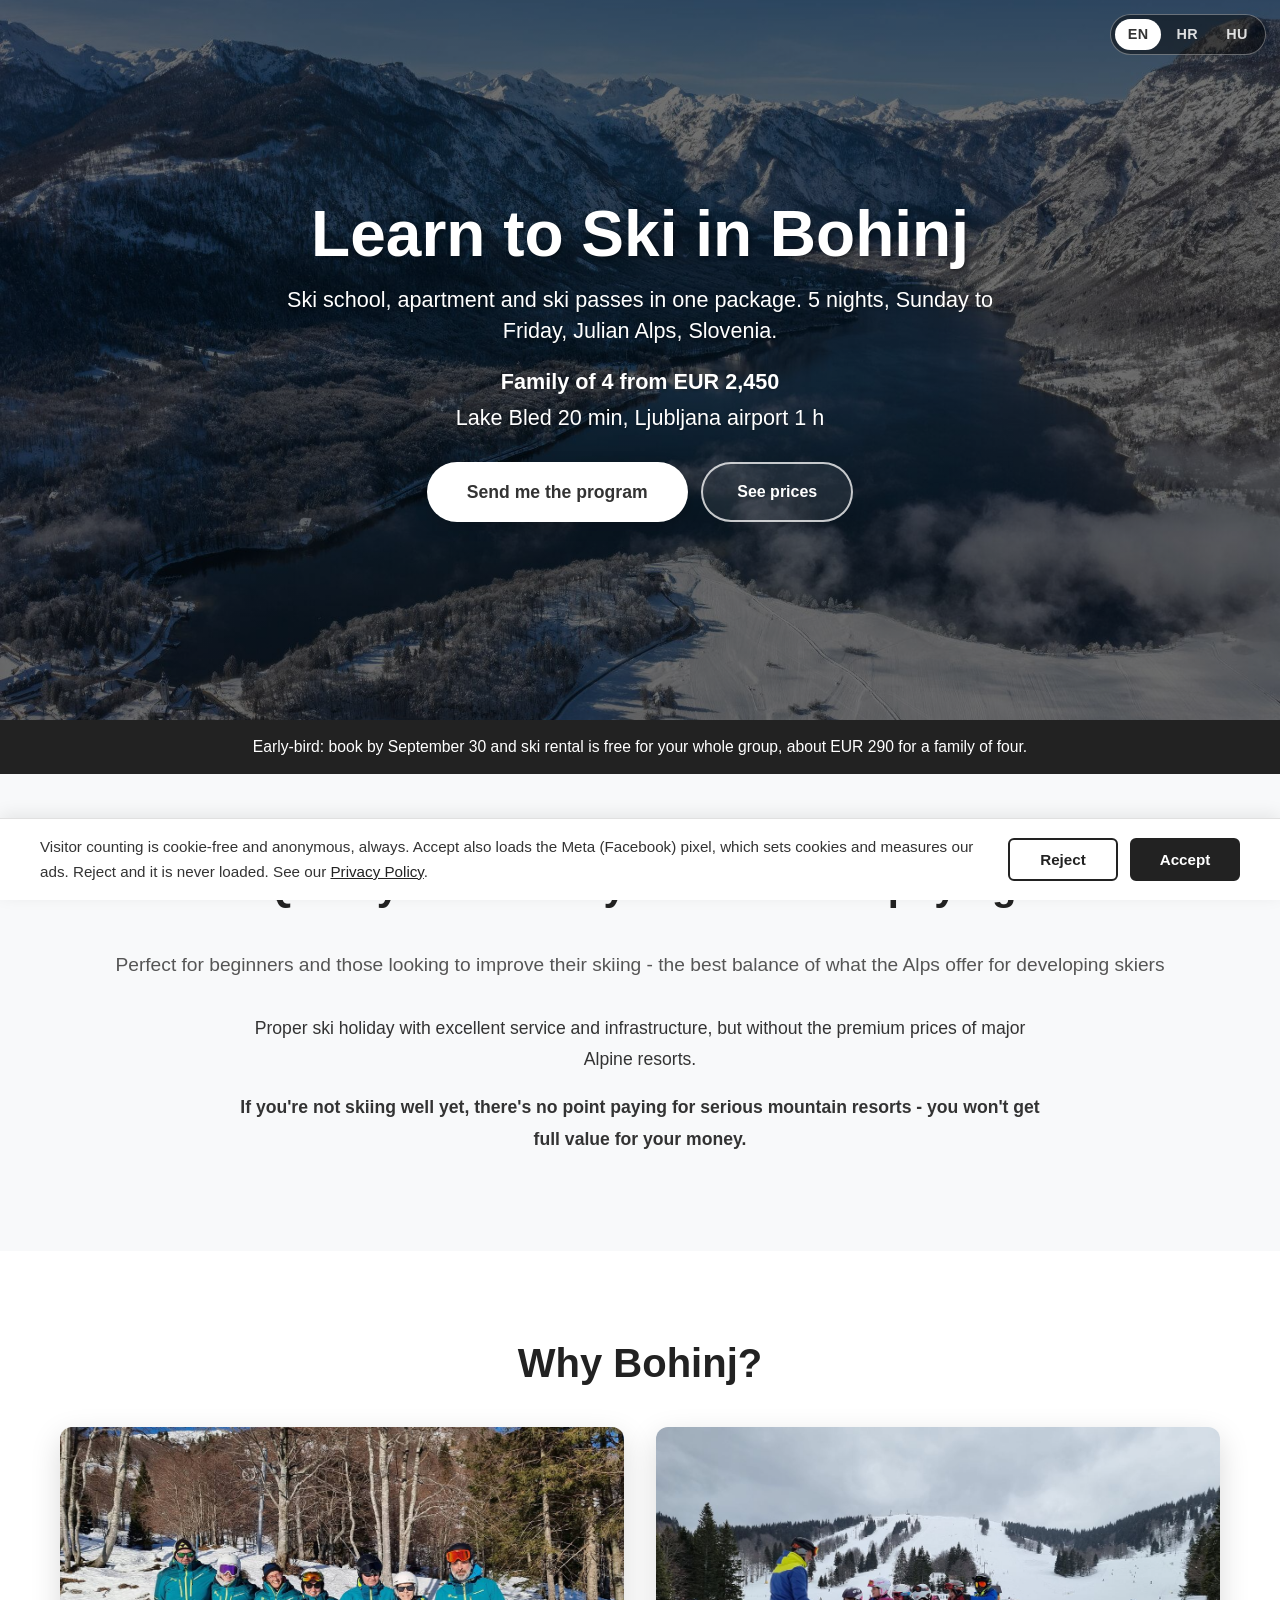
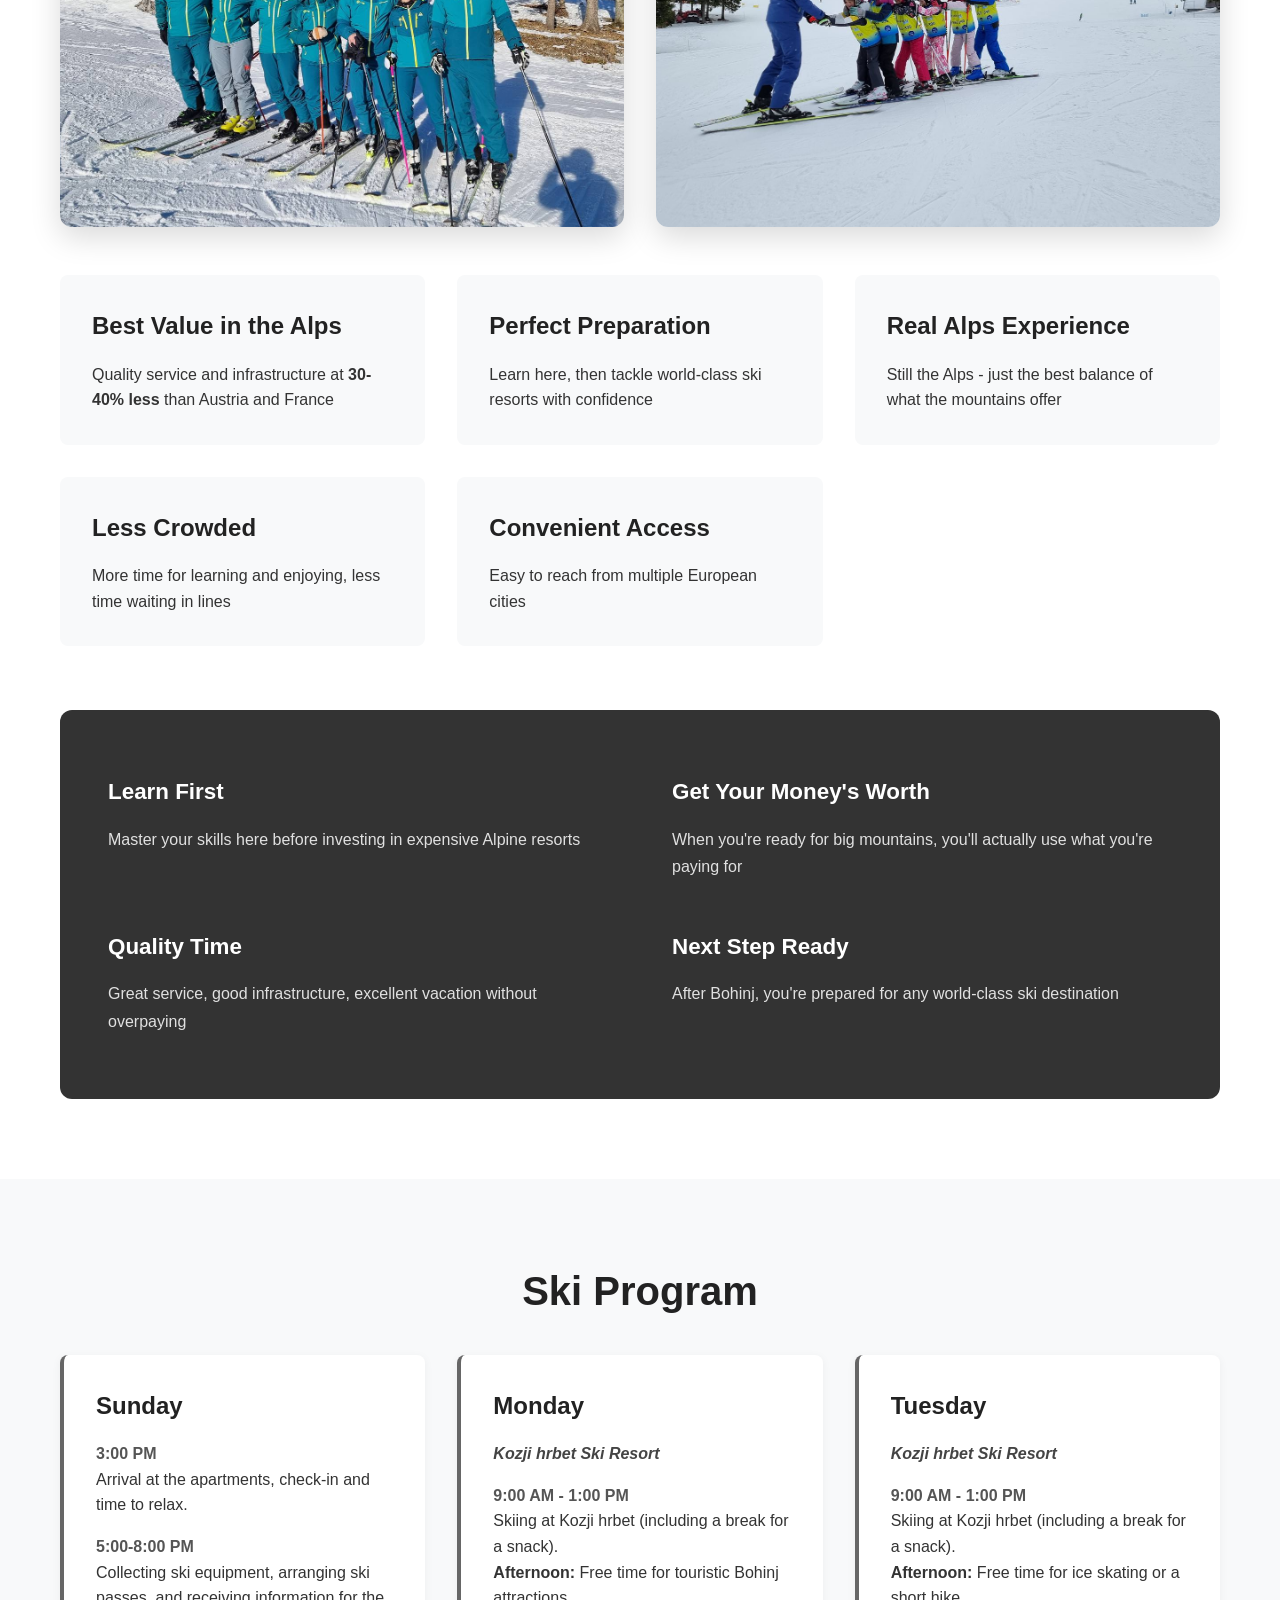
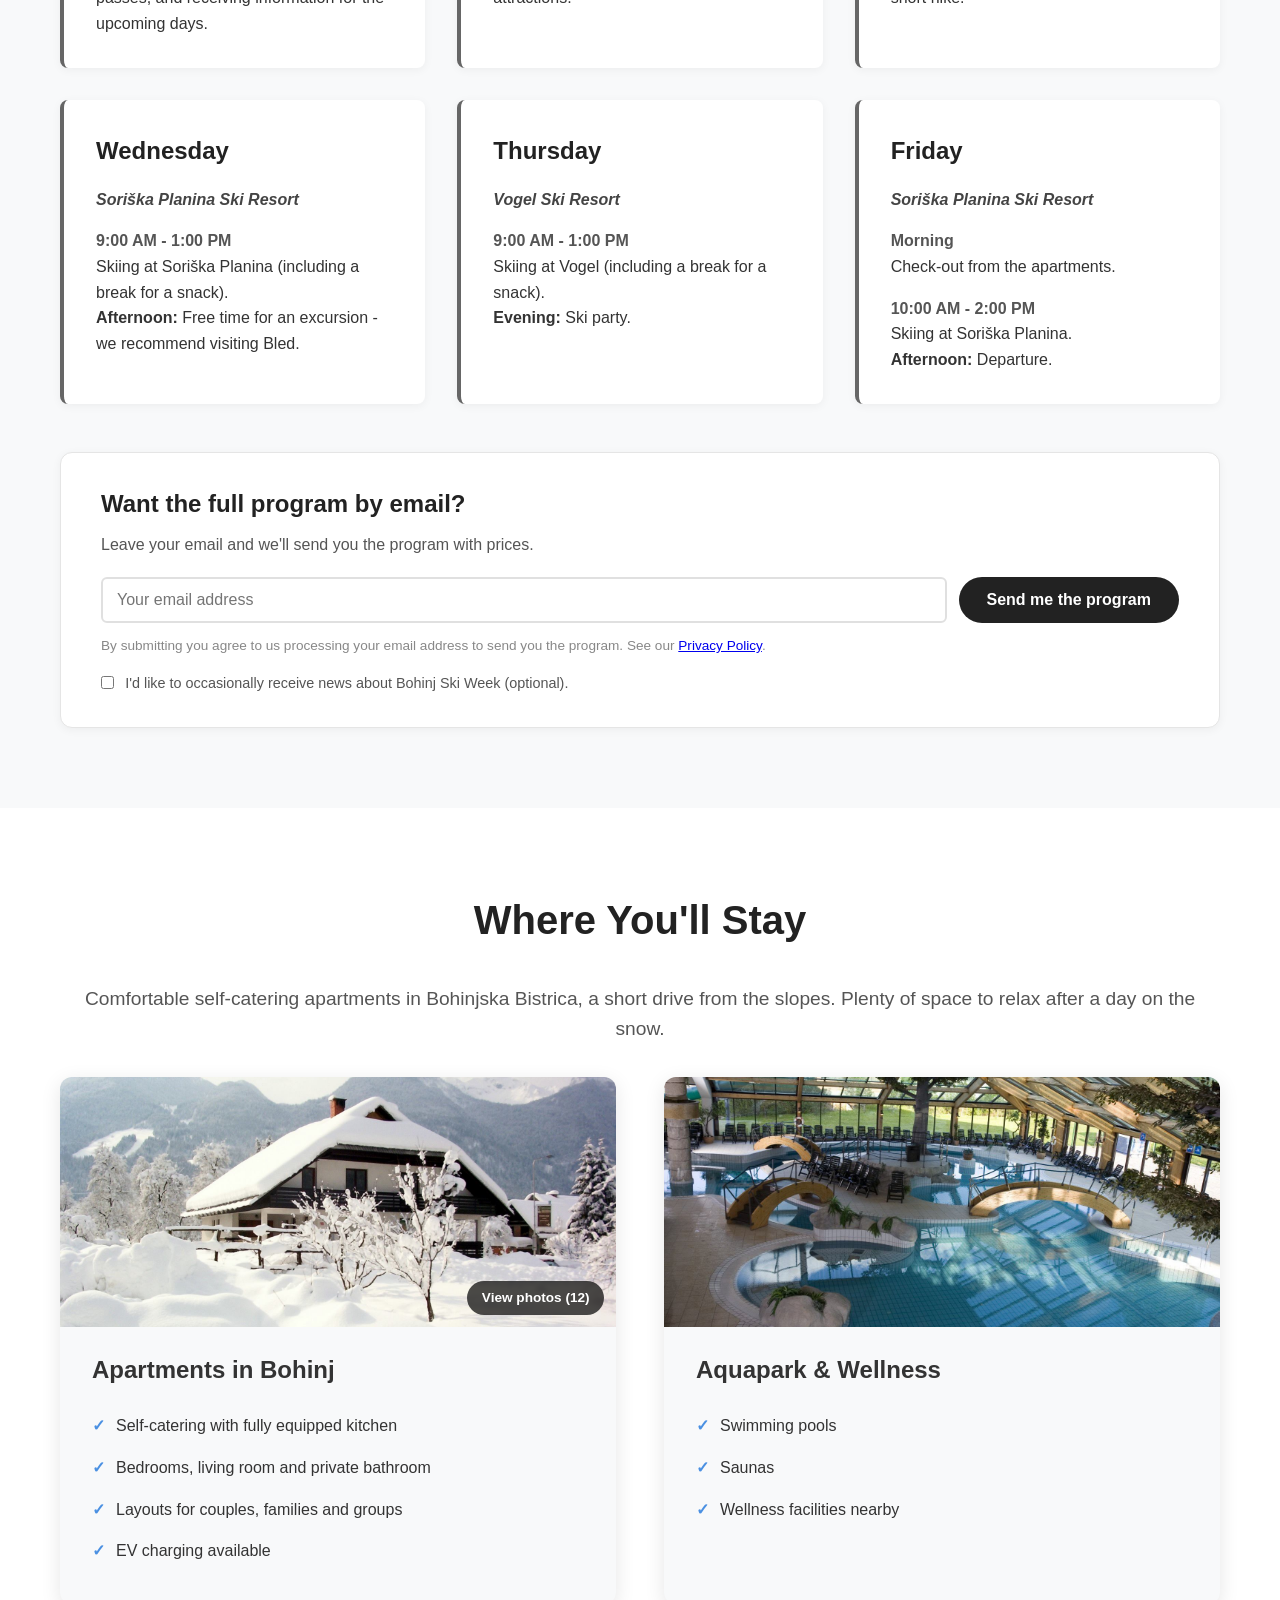
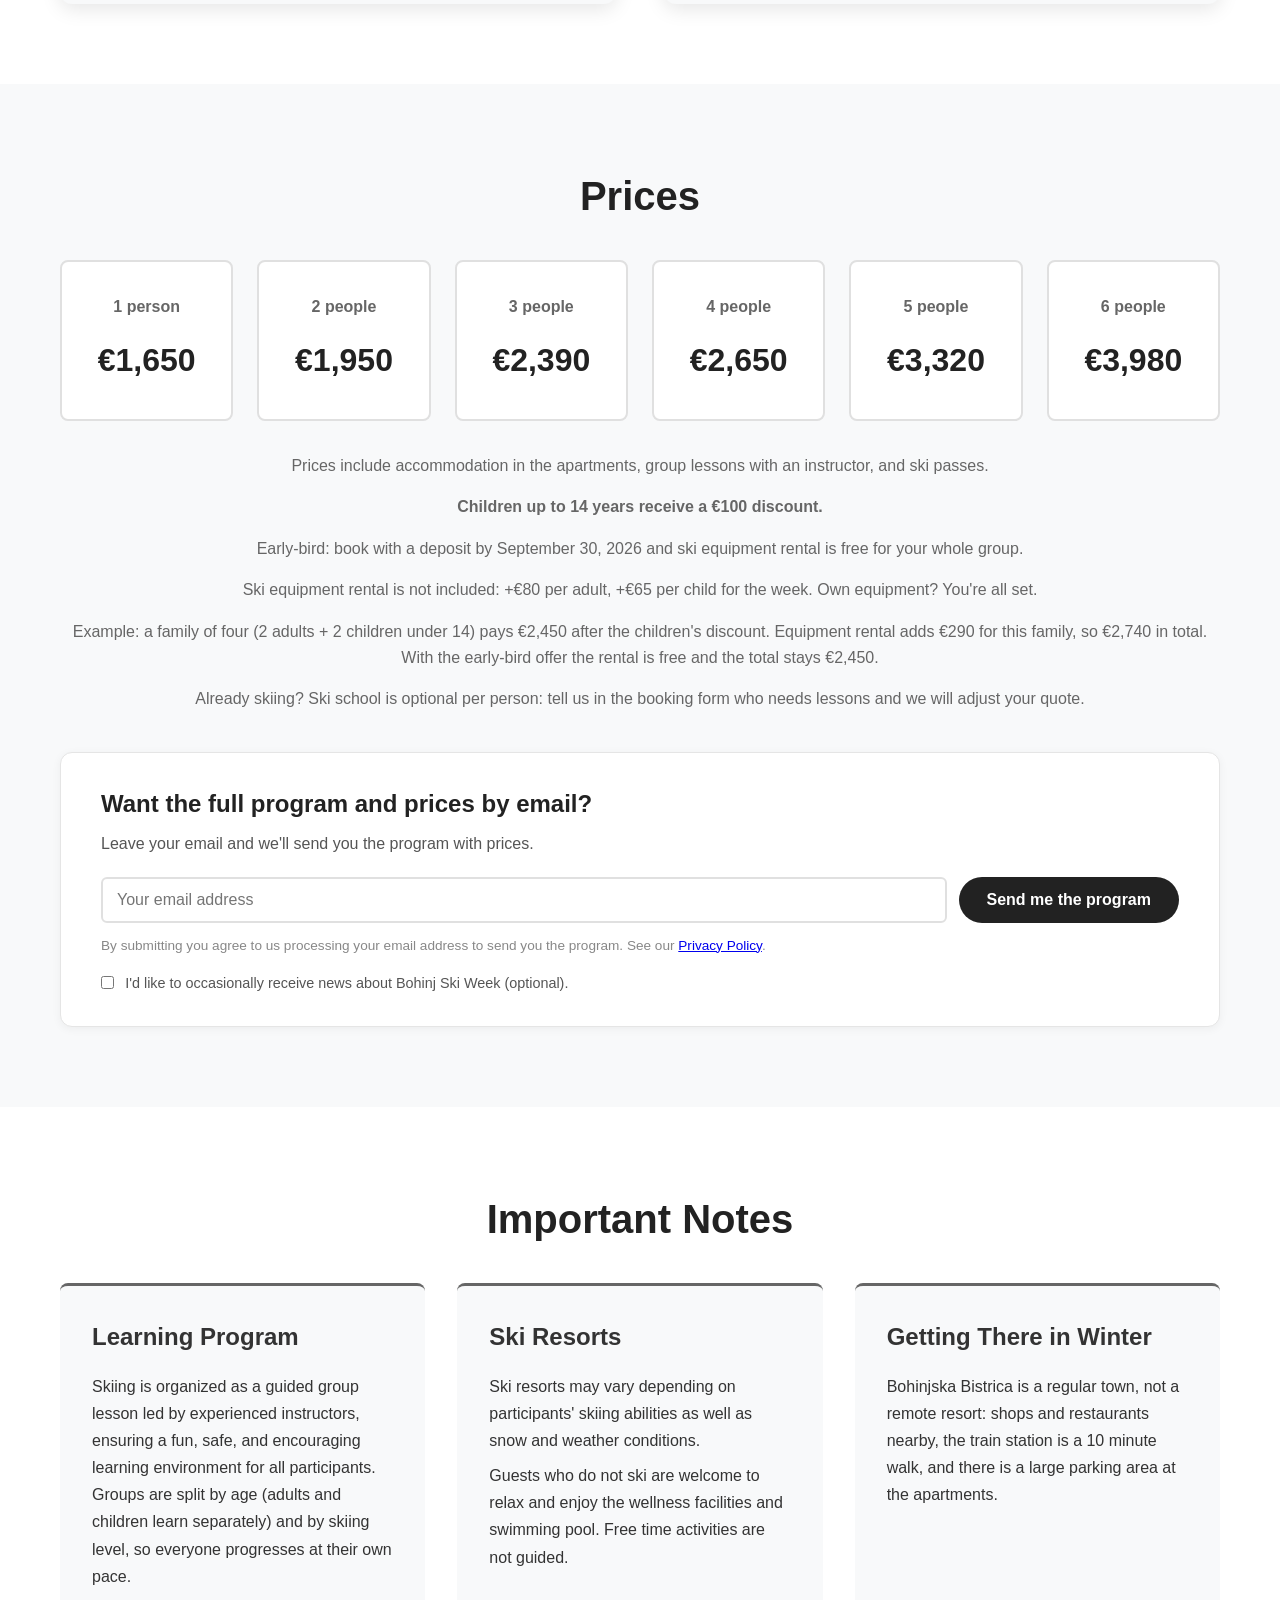
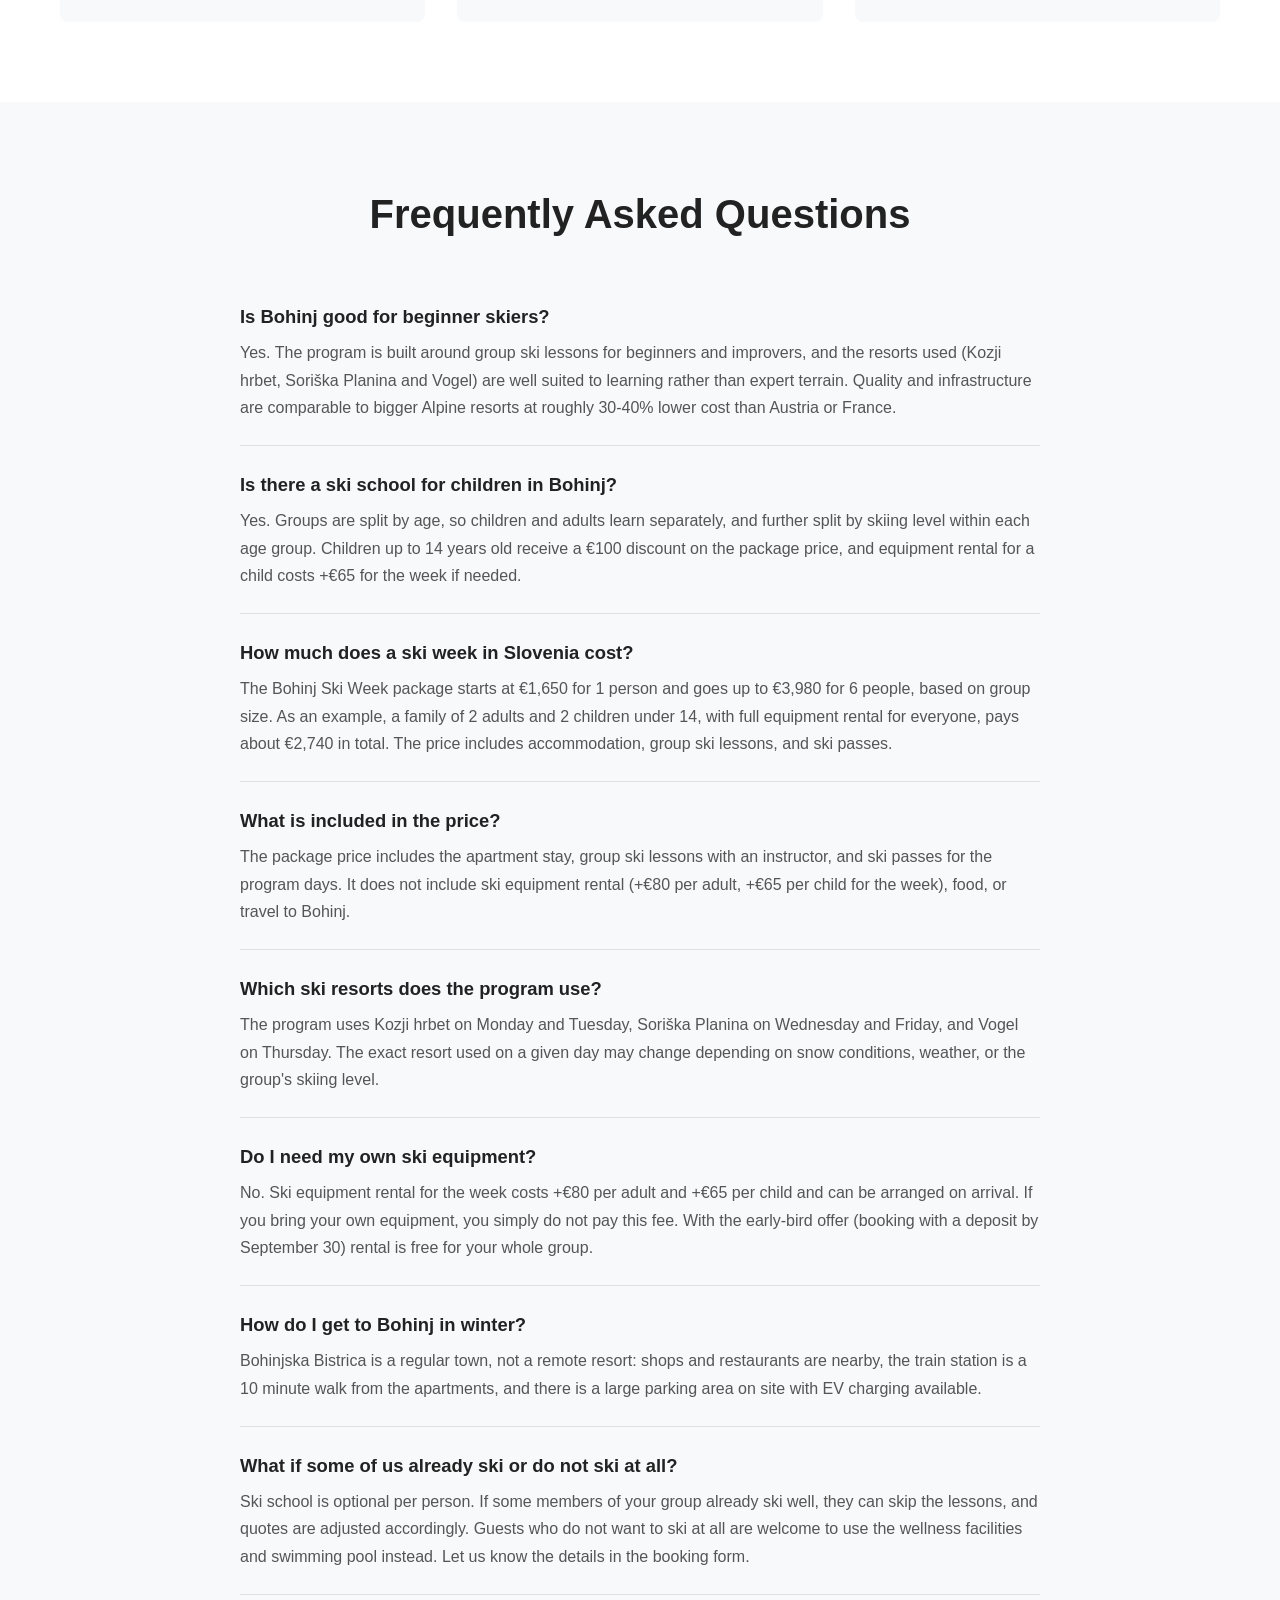
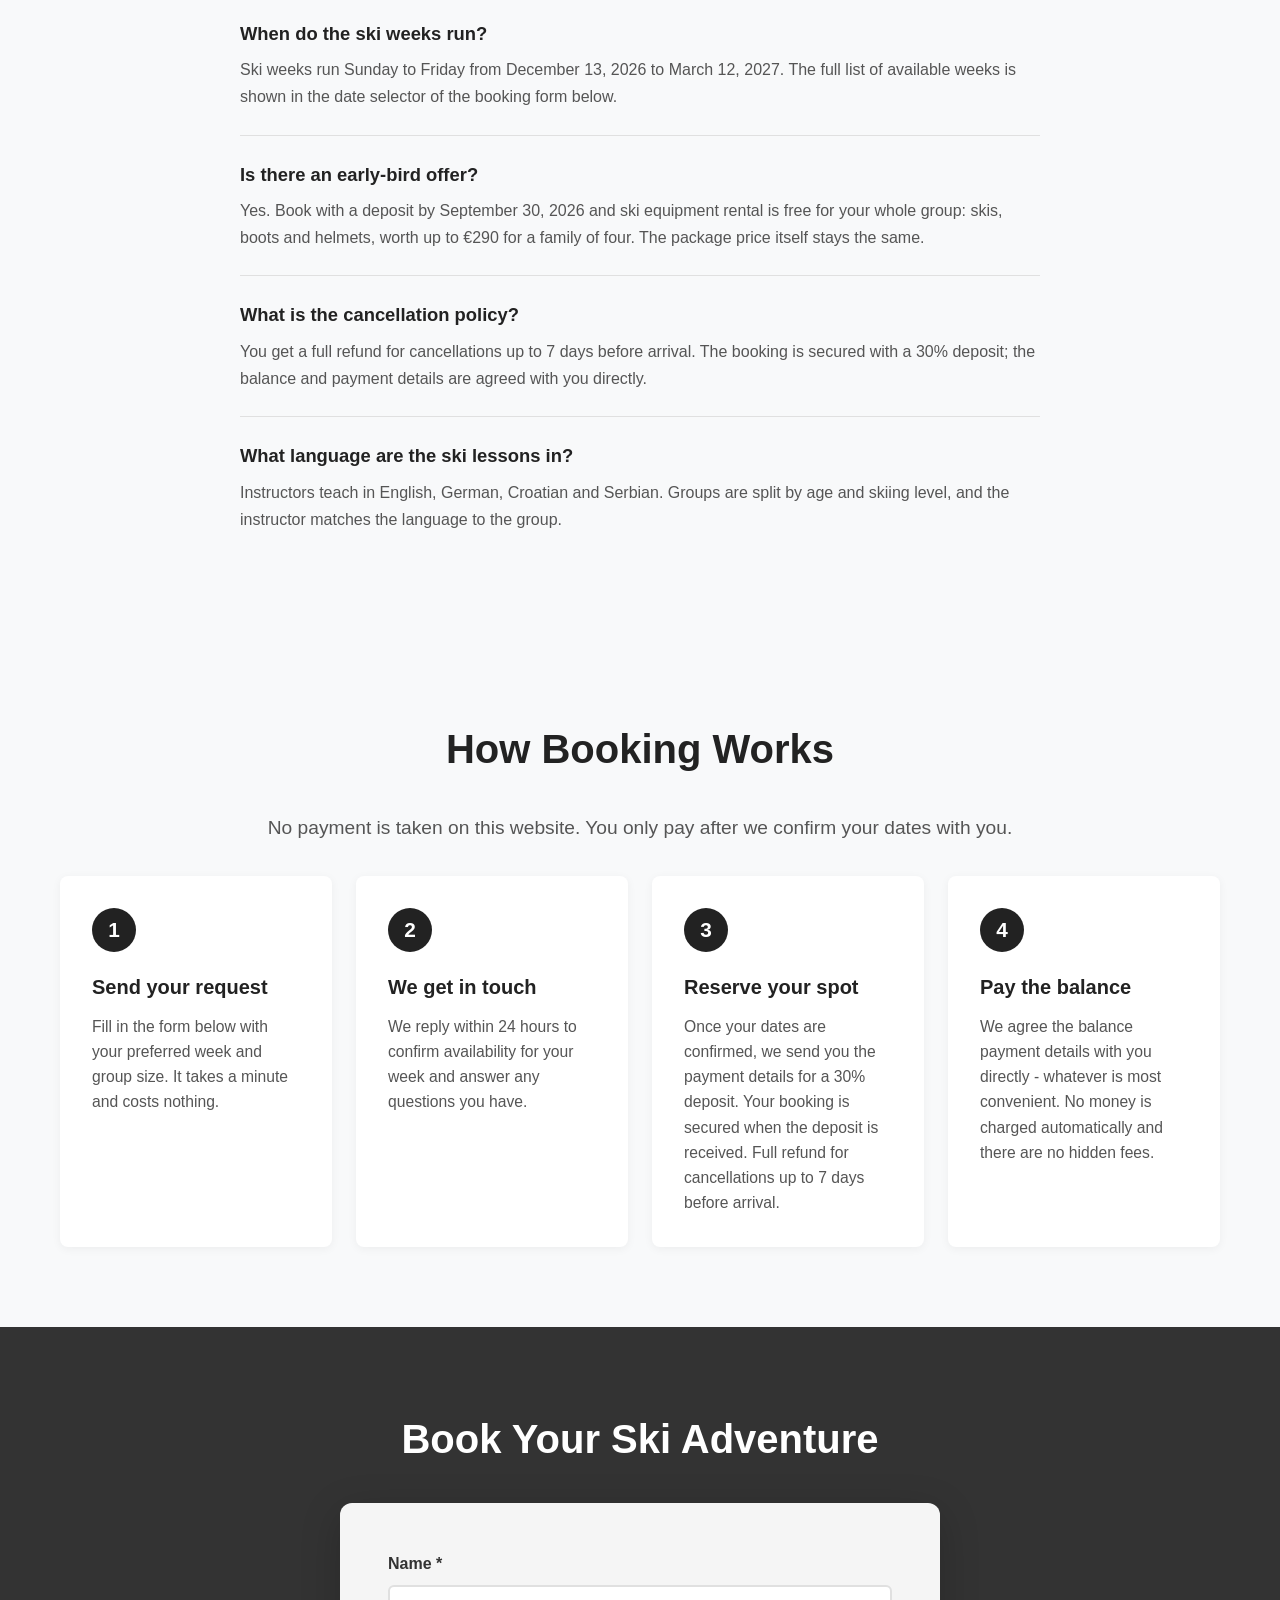
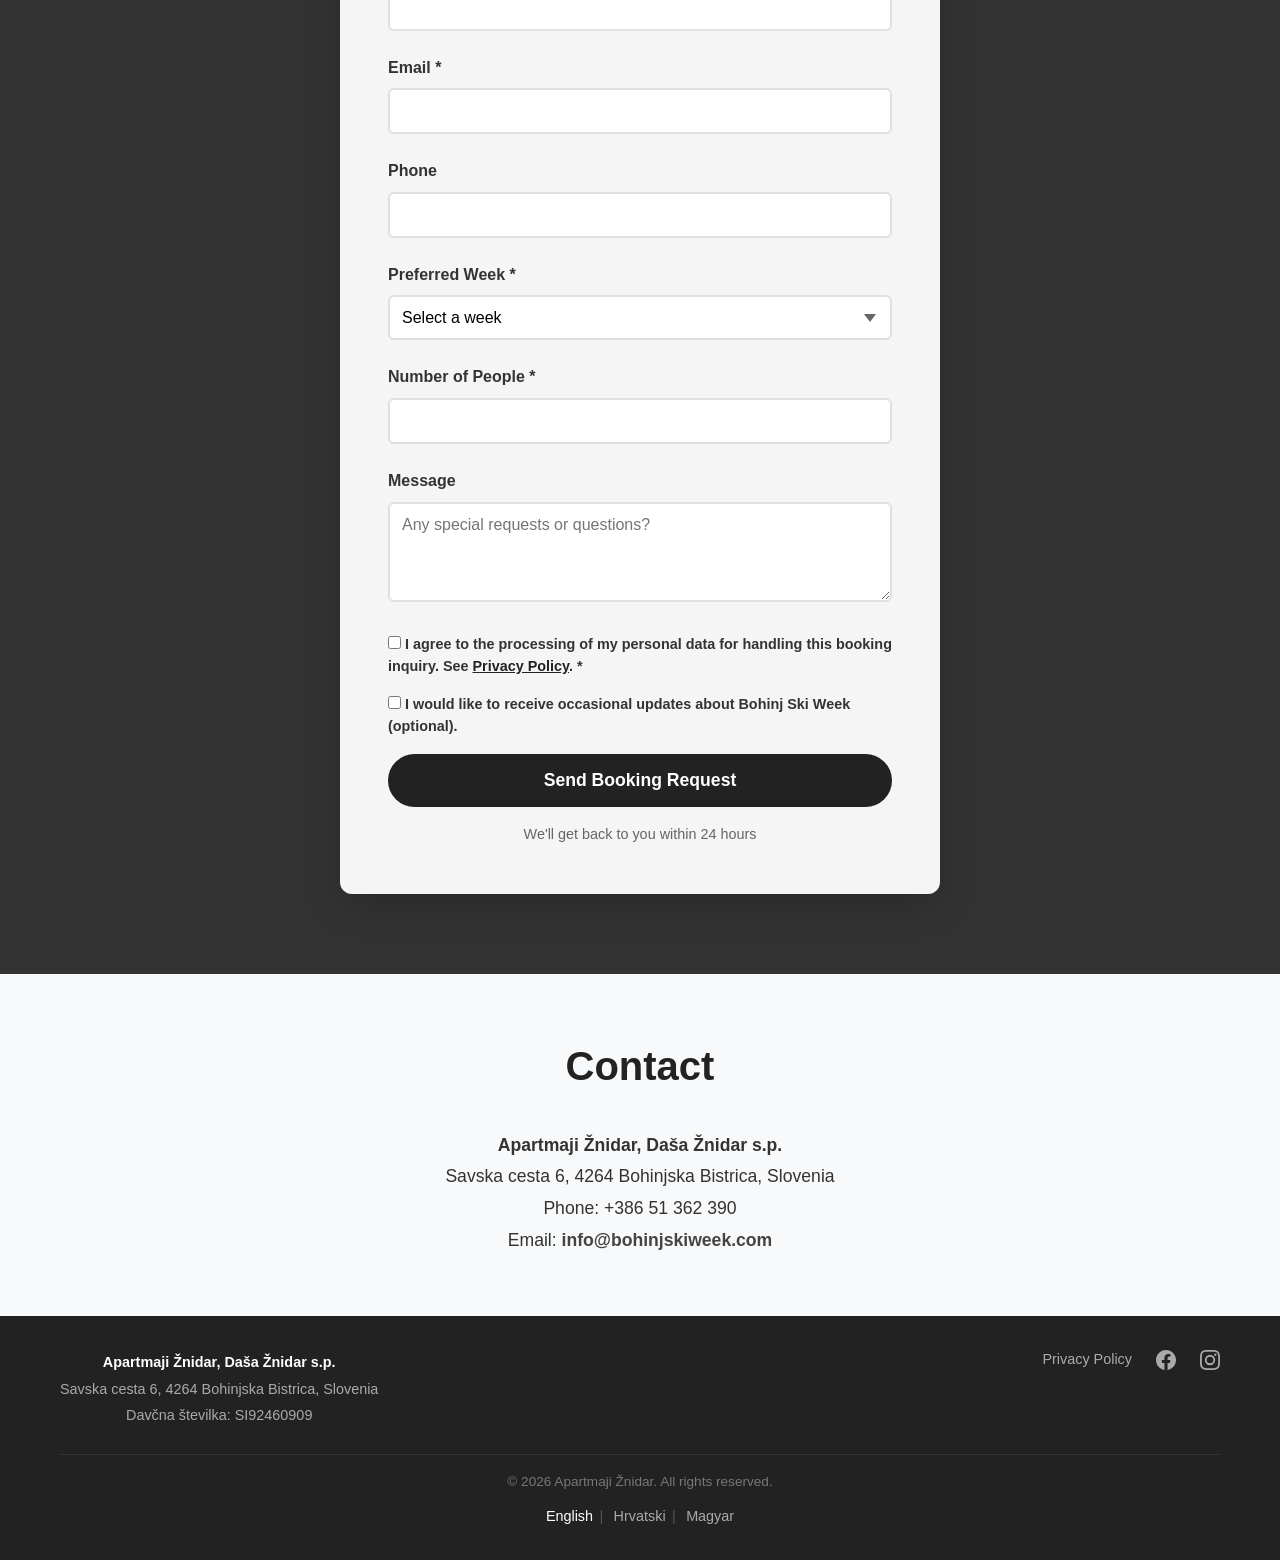
==== commit ae8bf5fc: "program: Vogel moves from Friday to Thursday Wednesday and Friday now run at Soriska Planina, Thursd" ====
--- a/index.html
+++ b/index.html
@@ -175,7 +175,7 @@
       "name": "Which ski resorts does the program use?",
       "acceptedAnswer": {
         "@type": "Answer",
-        "text": "The program uses Kozji hrbet on Monday and Tuesday, Soriška Planina on Wednesday and Thursday, and Vogel on Friday. The exact resort used on a given day may change depending on snow conditions, weather, or the group's skiing level."
+        "text": "The program uses Kozji hrbet on Monday and Tuesday, Soriška Planina on Wednesday and Friday, and Vogel on Thursday. The exact resort used on a given day may change depending on snow conditions, weather, or the group's skiing level."
       }
     },
     {
@@ -384,19 +384,19 @@
 
                 <div class="day">
                     <h3>Thursday</h3>
-                    <p class="resort">Soriška Planina Ski Resort</p>
+                    <p class="resort">Vogel Ski Resort</p>
                     <p class="time">9:00 AM - 1:00 PM</p>
-                    <p>Skiing at Soriška Planina (including a break for a snack).</p>
+                    <p>Skiing at Vogel (including a break for a snack).</p>
                     <p><strong>Evening:</strong> Ski party.</p>
                 </div>
 
                 <div class="day">
                     <h3>Friday</h3>
-                    <p class="resort">Vogel Ski Resort</p>
+                    <p class="resort">Soriška Planina Ski Resort</p>
                     <p class="time">Morning</p>
                     <p>Check-out from the apartments.</p>
                     <p class="time">10:00 AM - 2:00 PM</p>
-                    <p>Skiing at Vogel ski resort.</p>
+                    <p>Skiing at Soriška Planina.</p>
                     <p><strong>Afternoon:</strong> Departure.</p>
                 </div>
             </div>
@@ -568,7 +568,7 @@
                 </div>
                 <div class="faq-item">
                     <h3>Which ski resorts does the program use?</h3>
-                    <p>The program uses Kozji hrbet on Monday and Tuesday, Soriška Planina on Wednesday and Thursday, and Vogel on Friday. The exact resort used on a given day may change depending on snow conditions, weather, or the group's skiing level.</p>
+                    <p>The program uses Kozji hrbet on Monday and Tuesday, Soriška Planina on Wednesday and Friday, and Vogel on Thursday. The exact resort used on a given day may change depending on snow conditions, weather, or the group's skiing level.</p>
                 </div>
                 <div class="faq-item">
                     <h3>Do I need my own ski equipment?</h3>
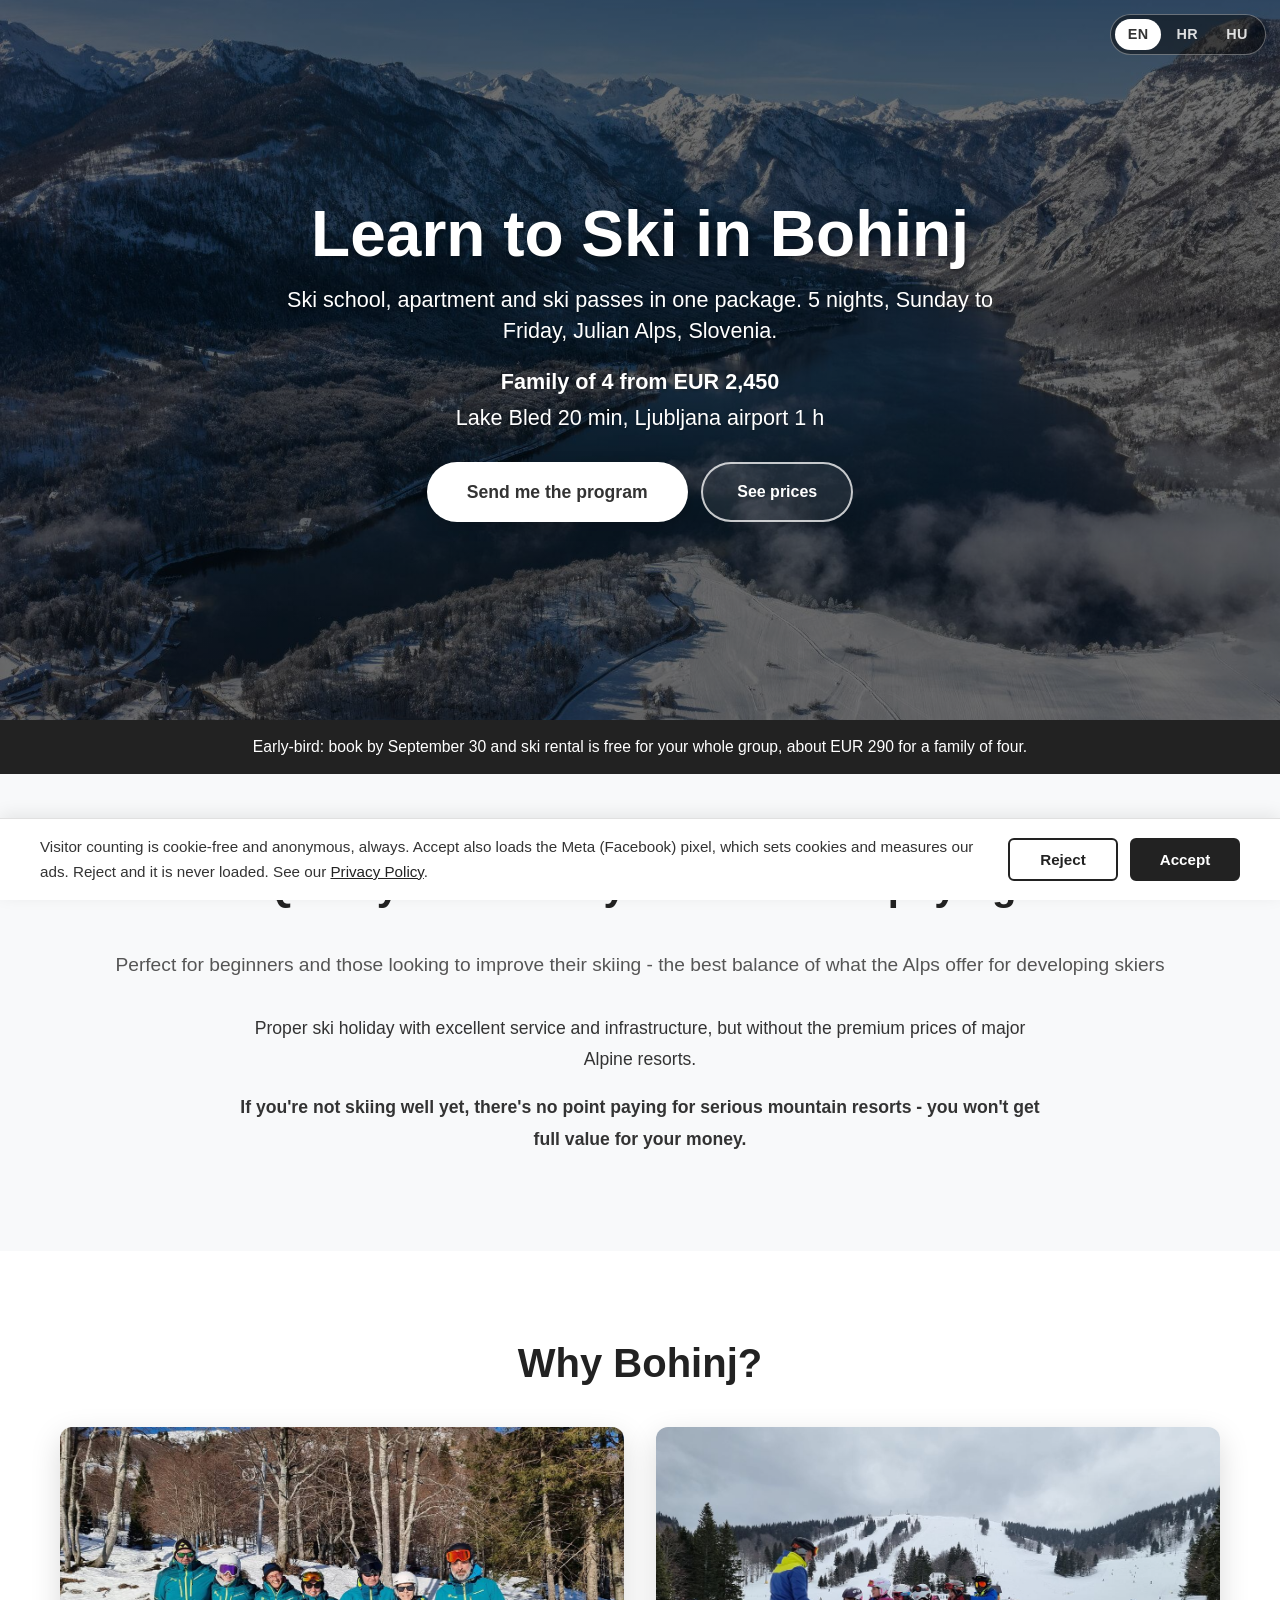
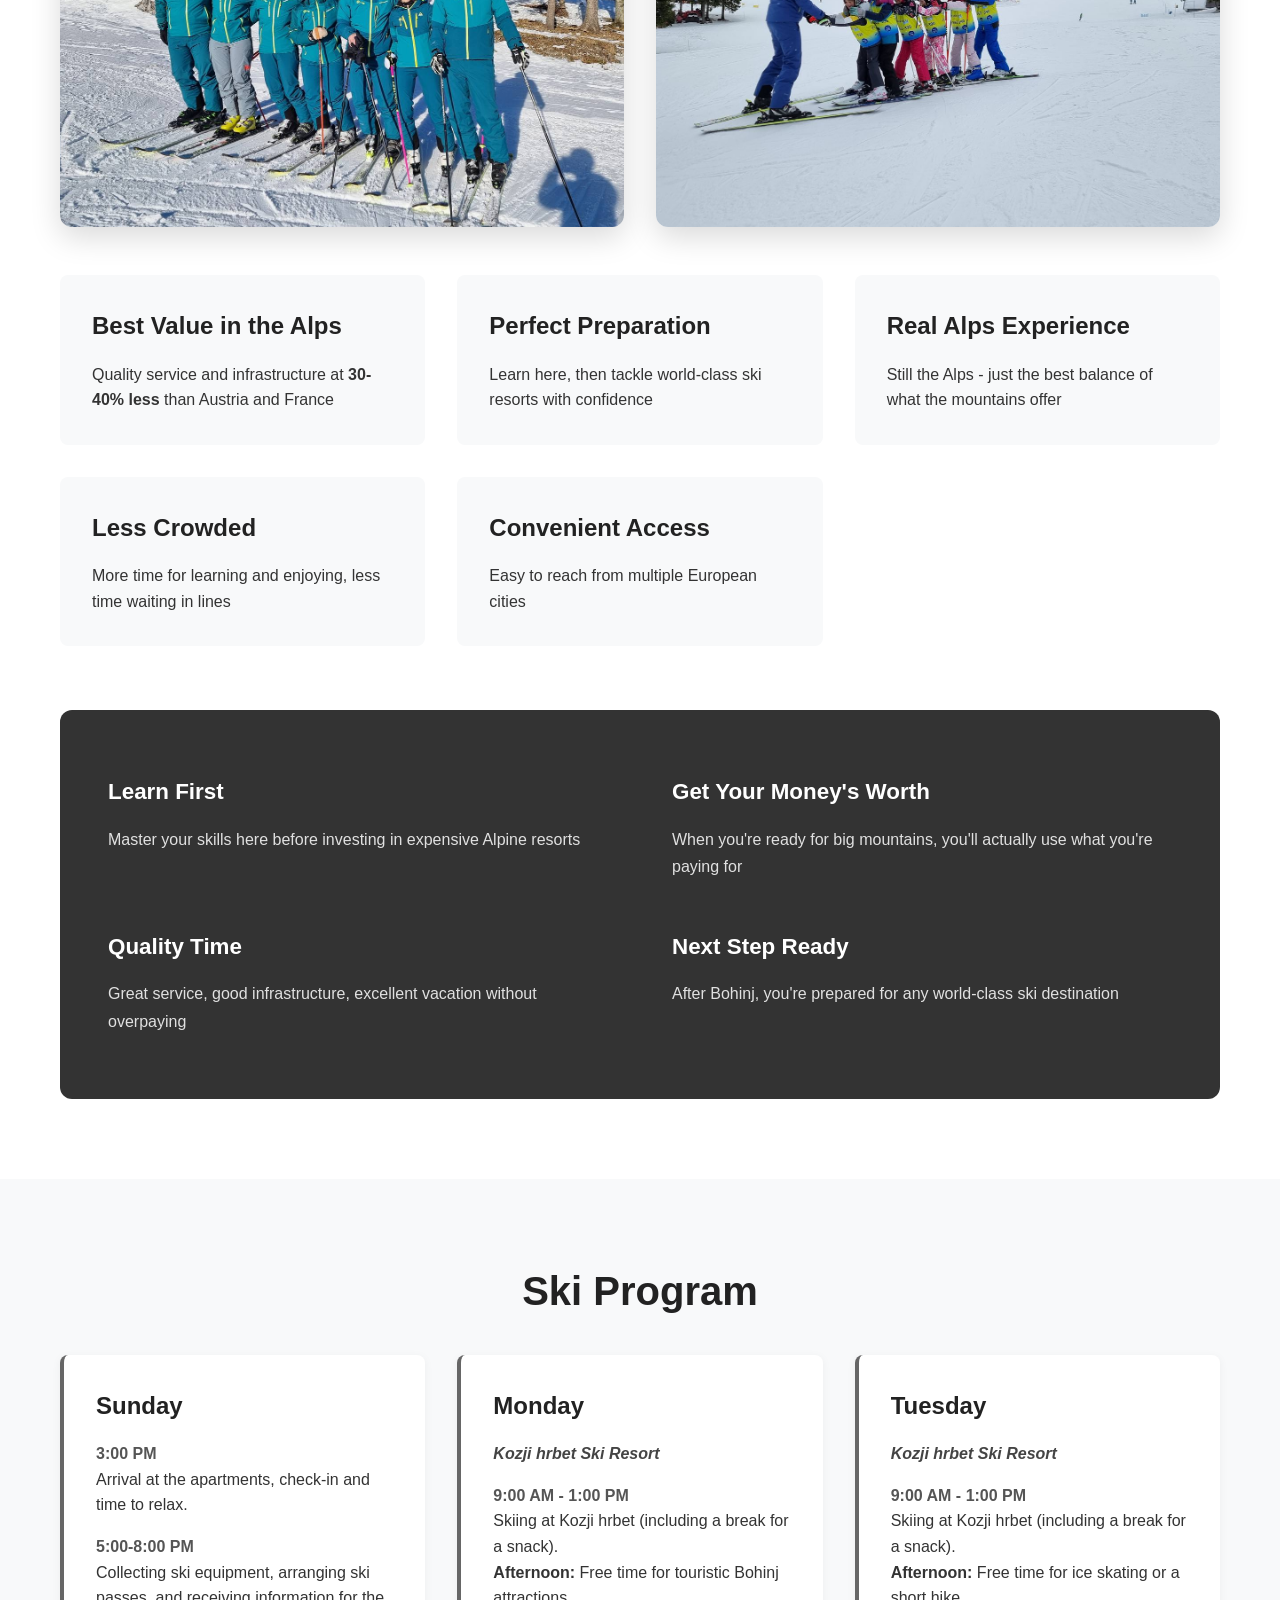
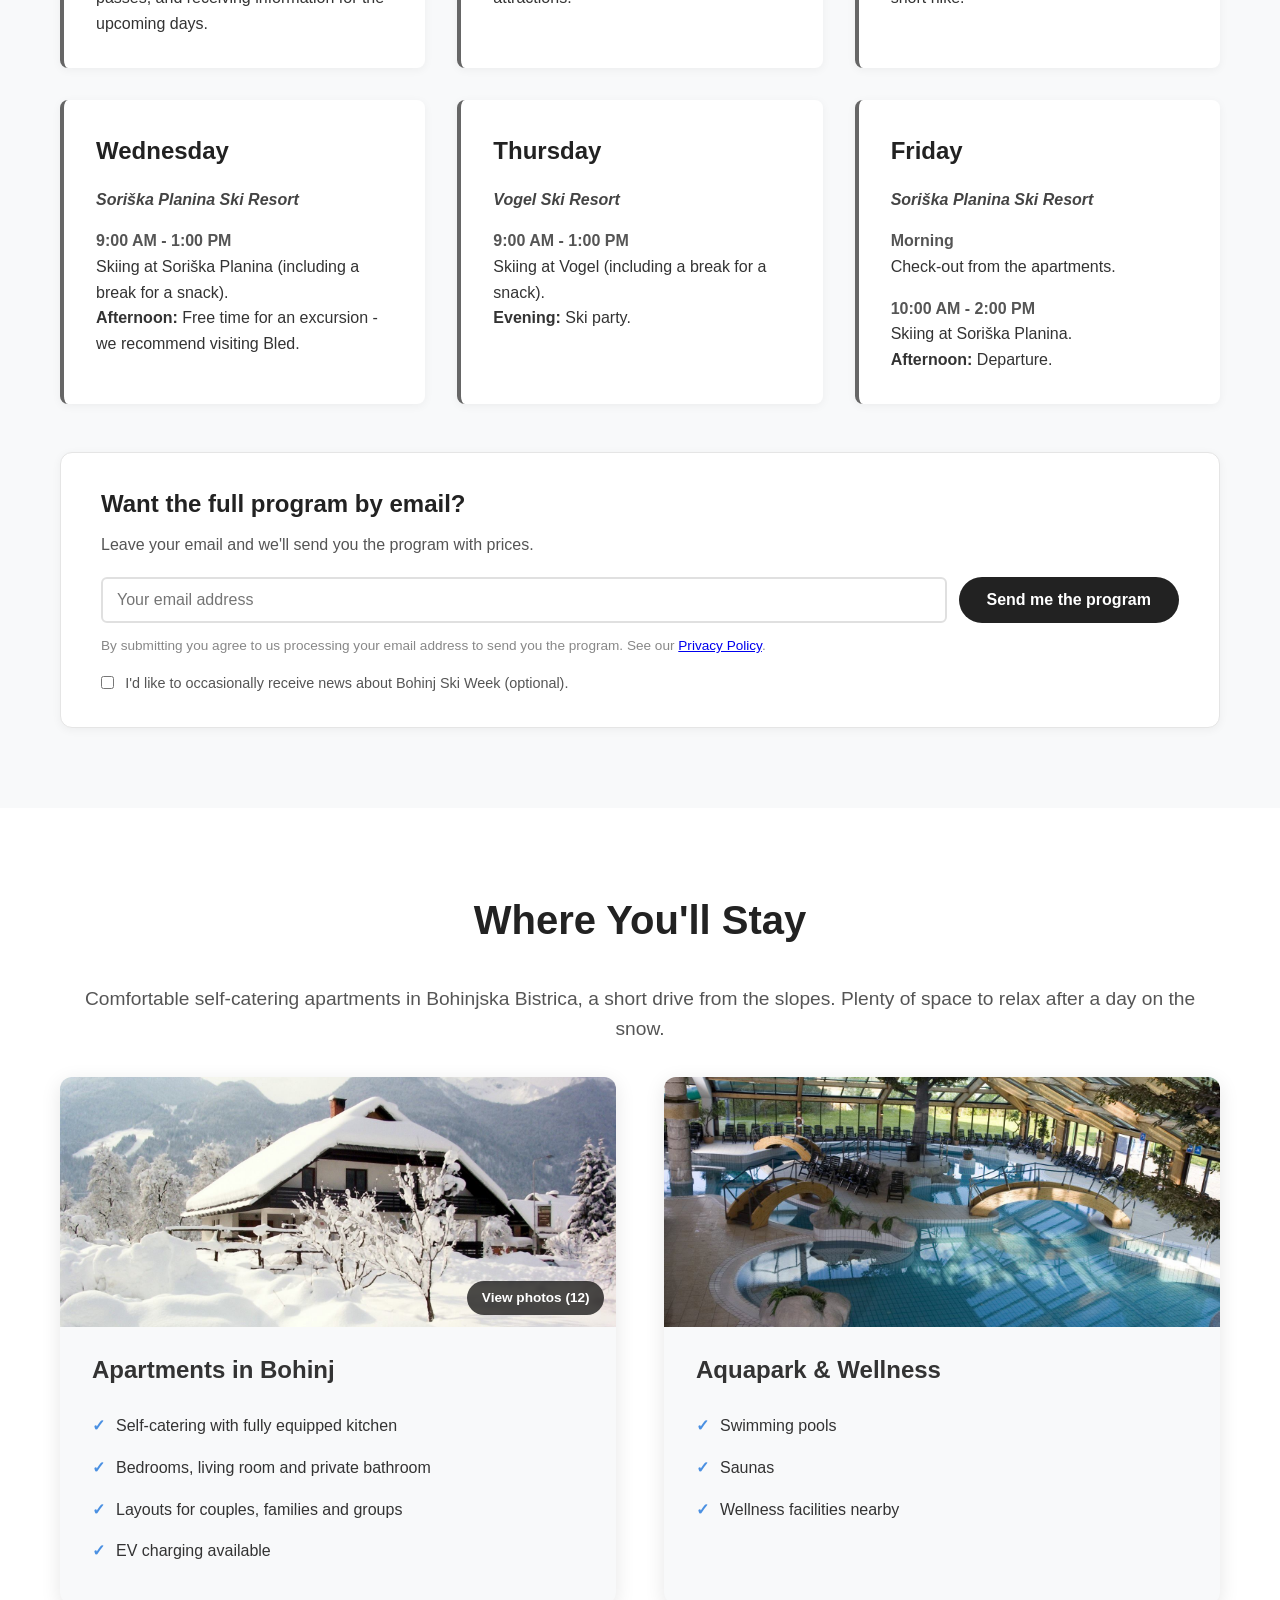
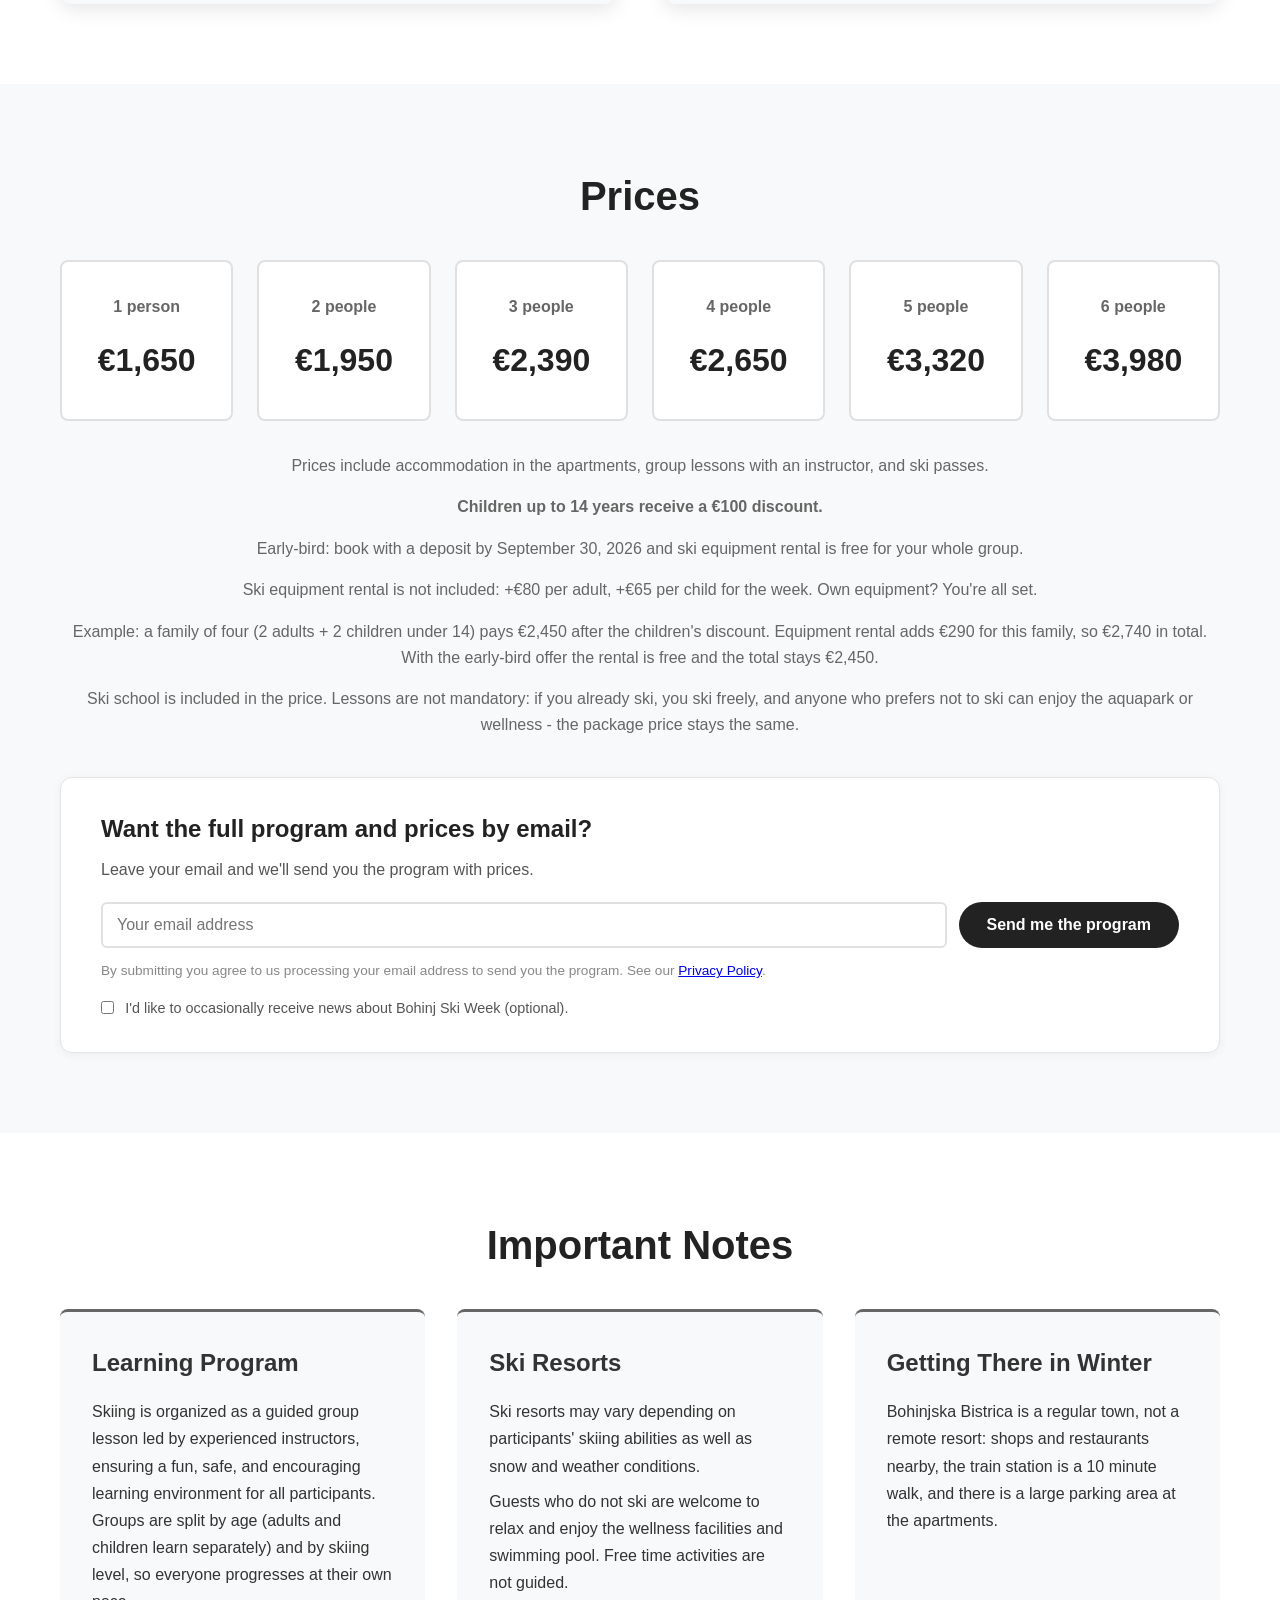
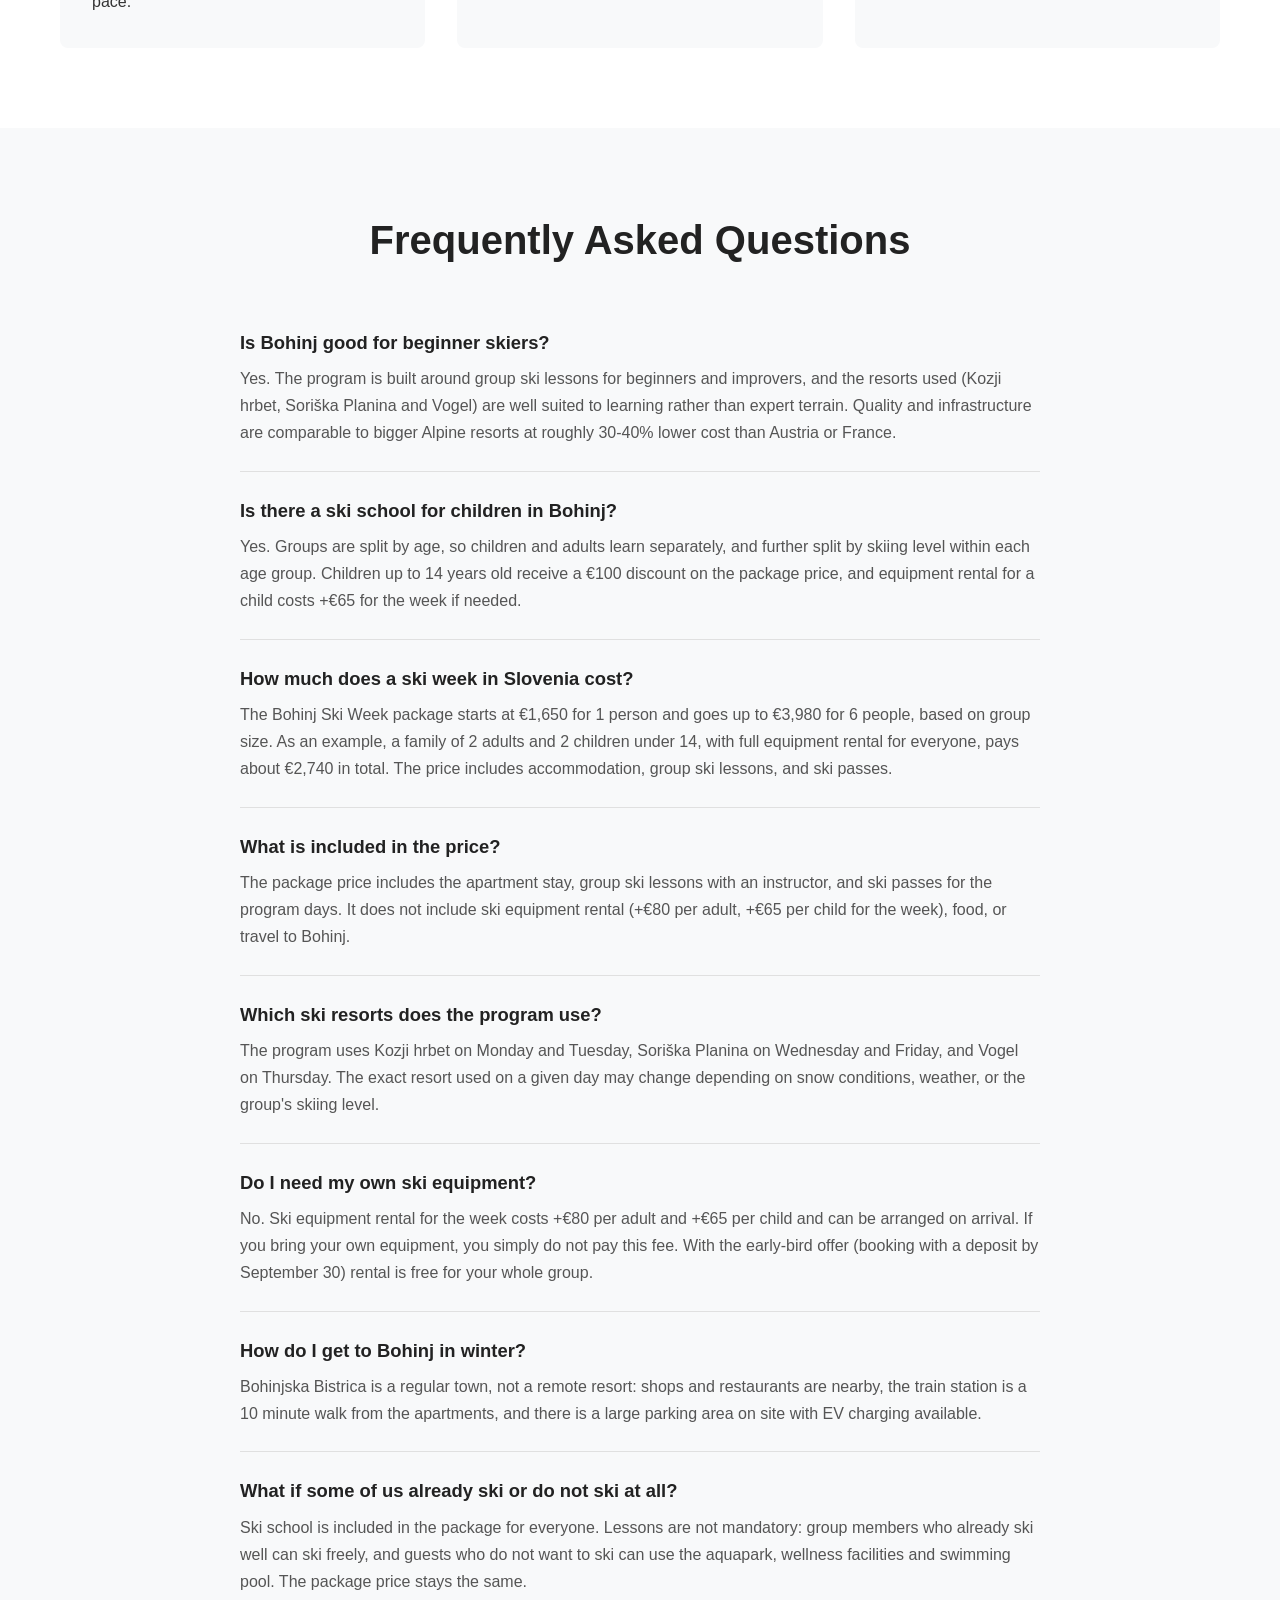
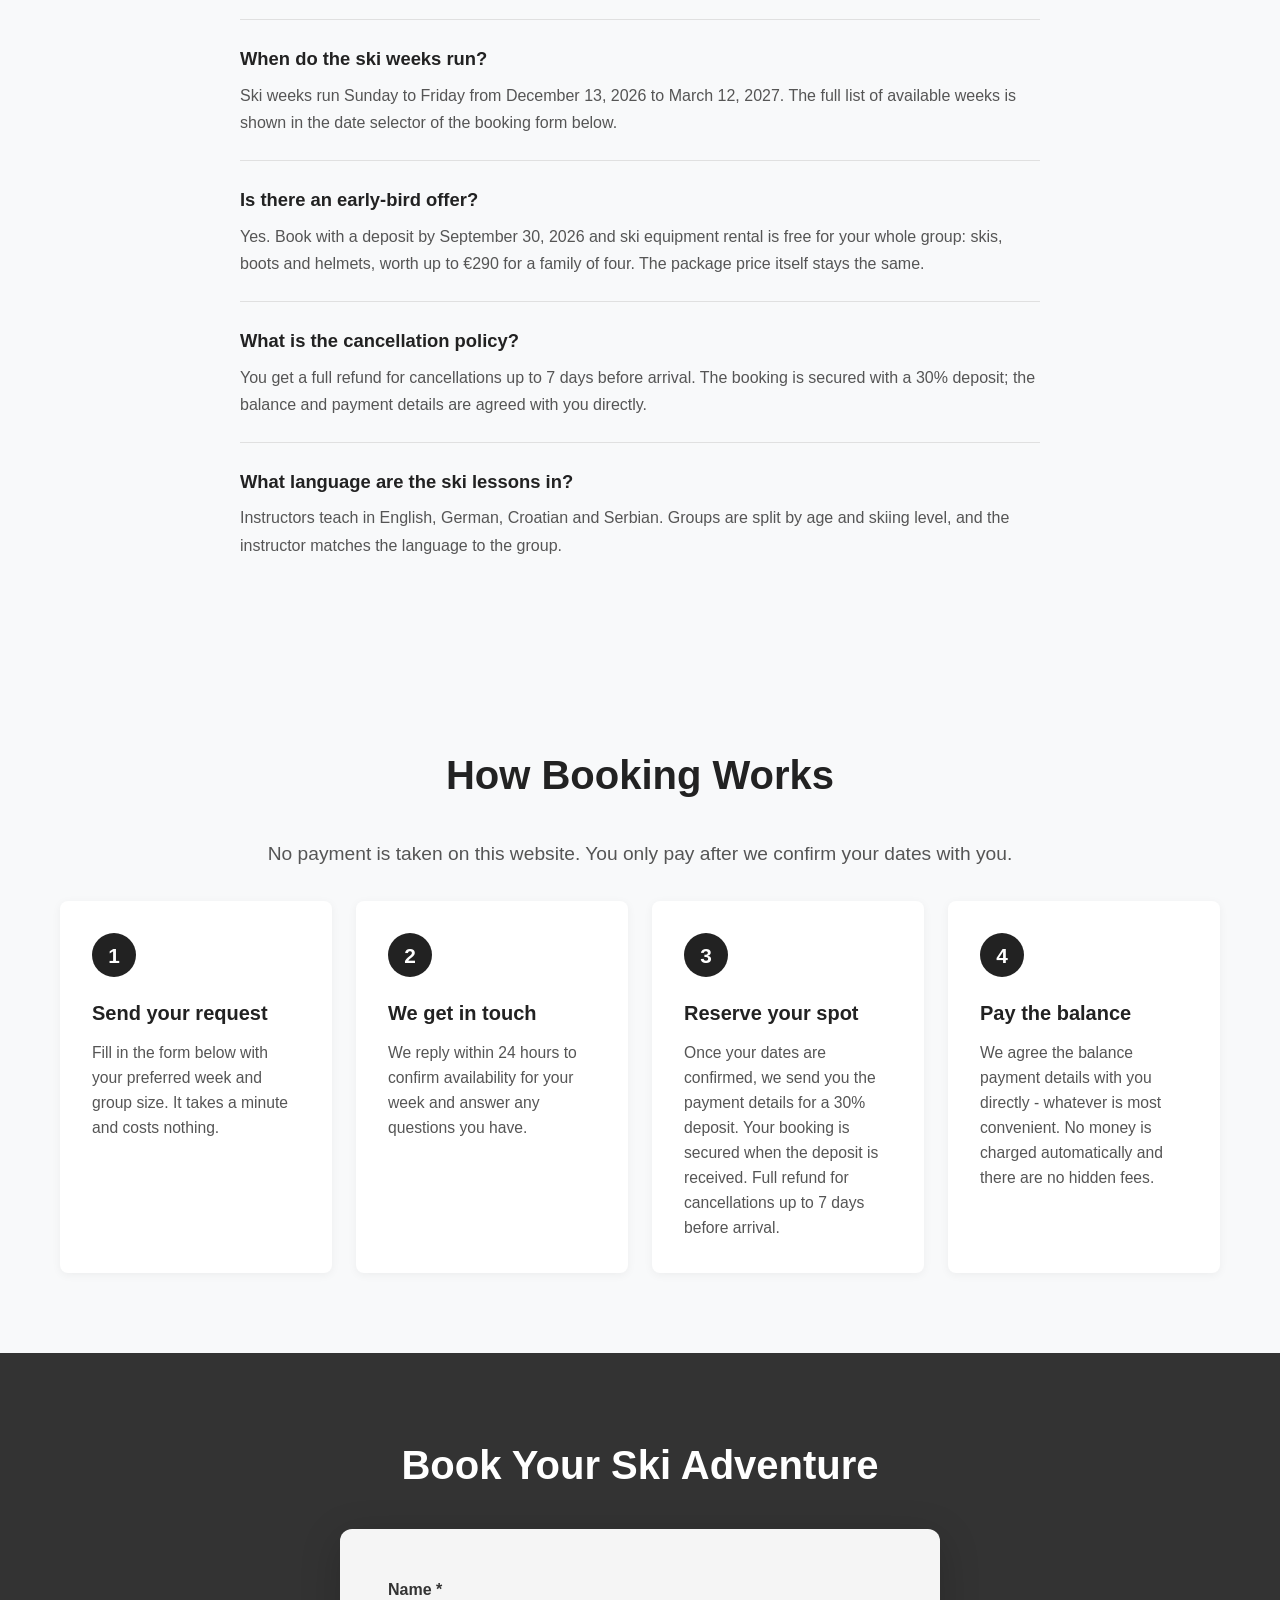
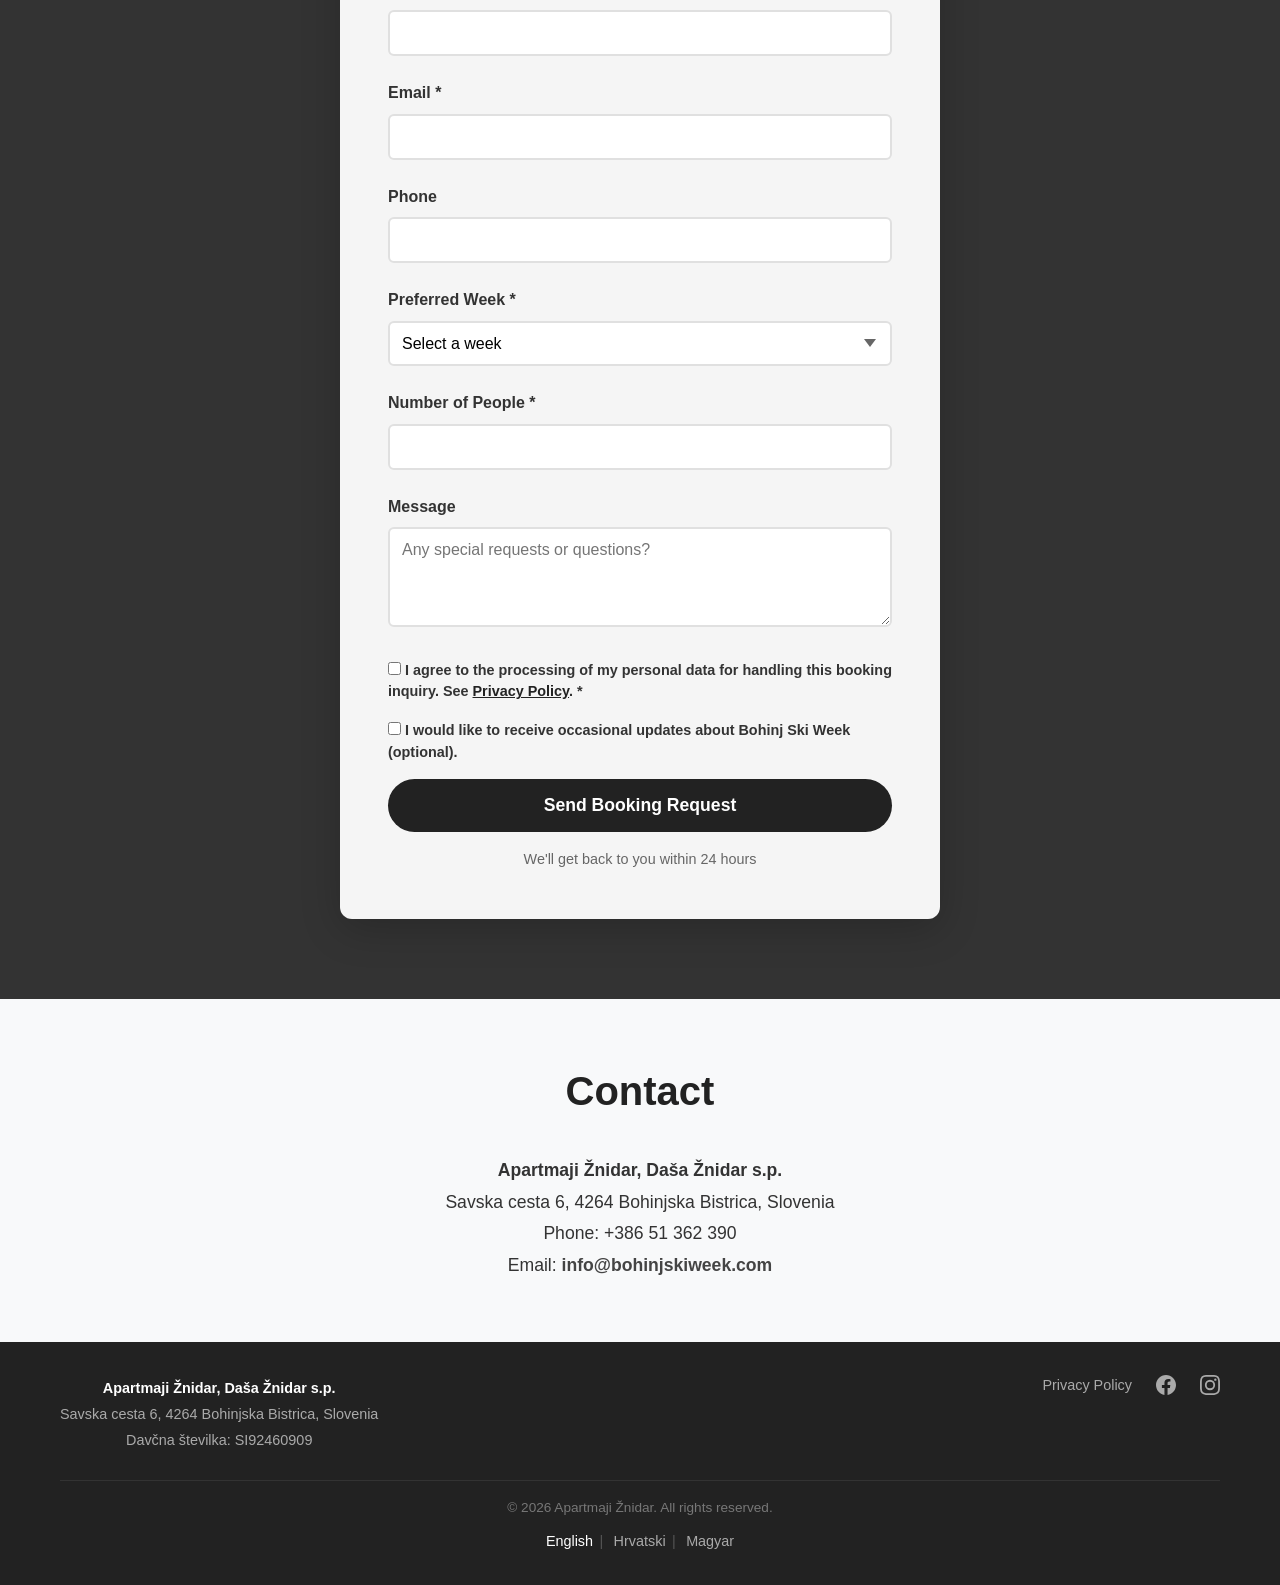
==== commit 4d5e5fe8: "School optionality copy: included for all, no price-adjustment promise, aquapark alternative Co-Auth" ====
--- a/index.html
+++ b/index.html
@@ -14,6 +14,7 @@
 
     <!-- Vercel Web Analytics (cookieless, anonymized) -->
     <script defer src="/_vercel/insights/script.js"></script>
+    <script defer src="/_vercel/speed-insights/script.js"></script>
 
     <!-- Open Graph -->
     <meta property="og:title" content="Learn to Ski in Bohinj, Slovenia - Ski Week with Ski School, Apartments & Ski Passes">
@@ -199,7 +200,7 @@
       "name": "What if some of us already ski or do not ski at all?",
       "acceptedAnswer": {
         "@type": "Answer",
-        "text": "Ski school is optional per person. If some members of your group already ski well, they can skip the lessons, and quotes are adjusted accordingly. Guests who do not want to ski at all are welcome to use the wellness facilities and swimming pool instead. Let us know the details in the booking form."
+        "text": "Ski school is included in the package for everyone. Lessons are not mandatory: group members who already ski well can ski freely, and guests who do not want to ski can use the aquapark, wellness facilities and swimming pool. The package price stays the same."
       }
     },
     {
@@ -346,7 +347,7 @@
     </section>
 
     <!-- Program Section -->
-    <section class="program">
+    <section class="program" id="program">
         <div class="container">
             <h2>Ski Program</h2>
             <div class="program-grid">
@@ -501,7 +502,7 @@
             <p class="price-note">Early-bird: book with a deposit by September 30, 2026 and ski equipment rental is free for your whole group.</p>
             <p class="price-note">Ski equipment rental is not included: +€80 per adult, +€65 per child for the week. Own equipment? You're all set.</p>
             <p class="price-note">Example: a family of four (2 adults + 2 children under 14) pays €2,450 after the children's discount. Equipment rental adds €290 for this family, so €2,740 in total. With the early-bird offer the rental is free and the total stays €2,450.</p>
-            <p class="price-note">Already skiing? Ski school is optional per person: tell us in the booking form who needs lessons and we will adjust your quote.</p>
+            <p class="price-note">Ski school is included in the price. Lessons are not mandatory: if you already ski, you ski freely, and anyone who prefers not to ski can enjoy the aquapark or wellness - the package price stays the same.</p>
 
             <div class="program-capture">
                 <h3>Want the full program and prices by email?</h3>
@@ -580,7 +581,7 @@
                 </div>
                 <div class="faq-item">
                     <h3>What if some of us already ski or do not ski at all?</h3>
-                    <p>Ski school is optional per person. If some members of your group already ski well, they can skip the lessons, and quotes are adjusted accordingly. Guests who do not want to ski at all are welcome to use the wellness facilities and swimming pool instead. Let us know the details in the booking form.</p>
+                    <p>Ski school is included in the package for everyone. Lessons are not mandatory: group members who already ski well can ski freely, and guests who do not want to ski can use the aquapark, wellness facilities and swimming pool. The package price stays the same.</p>
                 </div>
                 <div class="faq-item">
                     <h3>When do the ski weeks run?</h3>
--- a/styles.css
+++ b/styles.css
@@ -1130,11 +1130,26 @@
 }
 
 @media (max-width: 600px) {
+    .cookie-banner {
+        padding: 0.6rem 0.9rem;
+    }
+    .cookie-banner-content {
+        gap: 0.6rem;
+    }
+    .cookie-banner-text {
+        font-size: 0.78rem;
+        line-height: 1.35;
+        min-width: 0;
+    }
     .cookie-banner-buttons {
         width: 100%;
+        gap: 0.6rem;
     }
     .cookie-btn {
         flex: 1;
+        padding: 0.5rem 1rem;
+        font-size: 0.9rem;
+        min-width: 0;
     }
 }
 
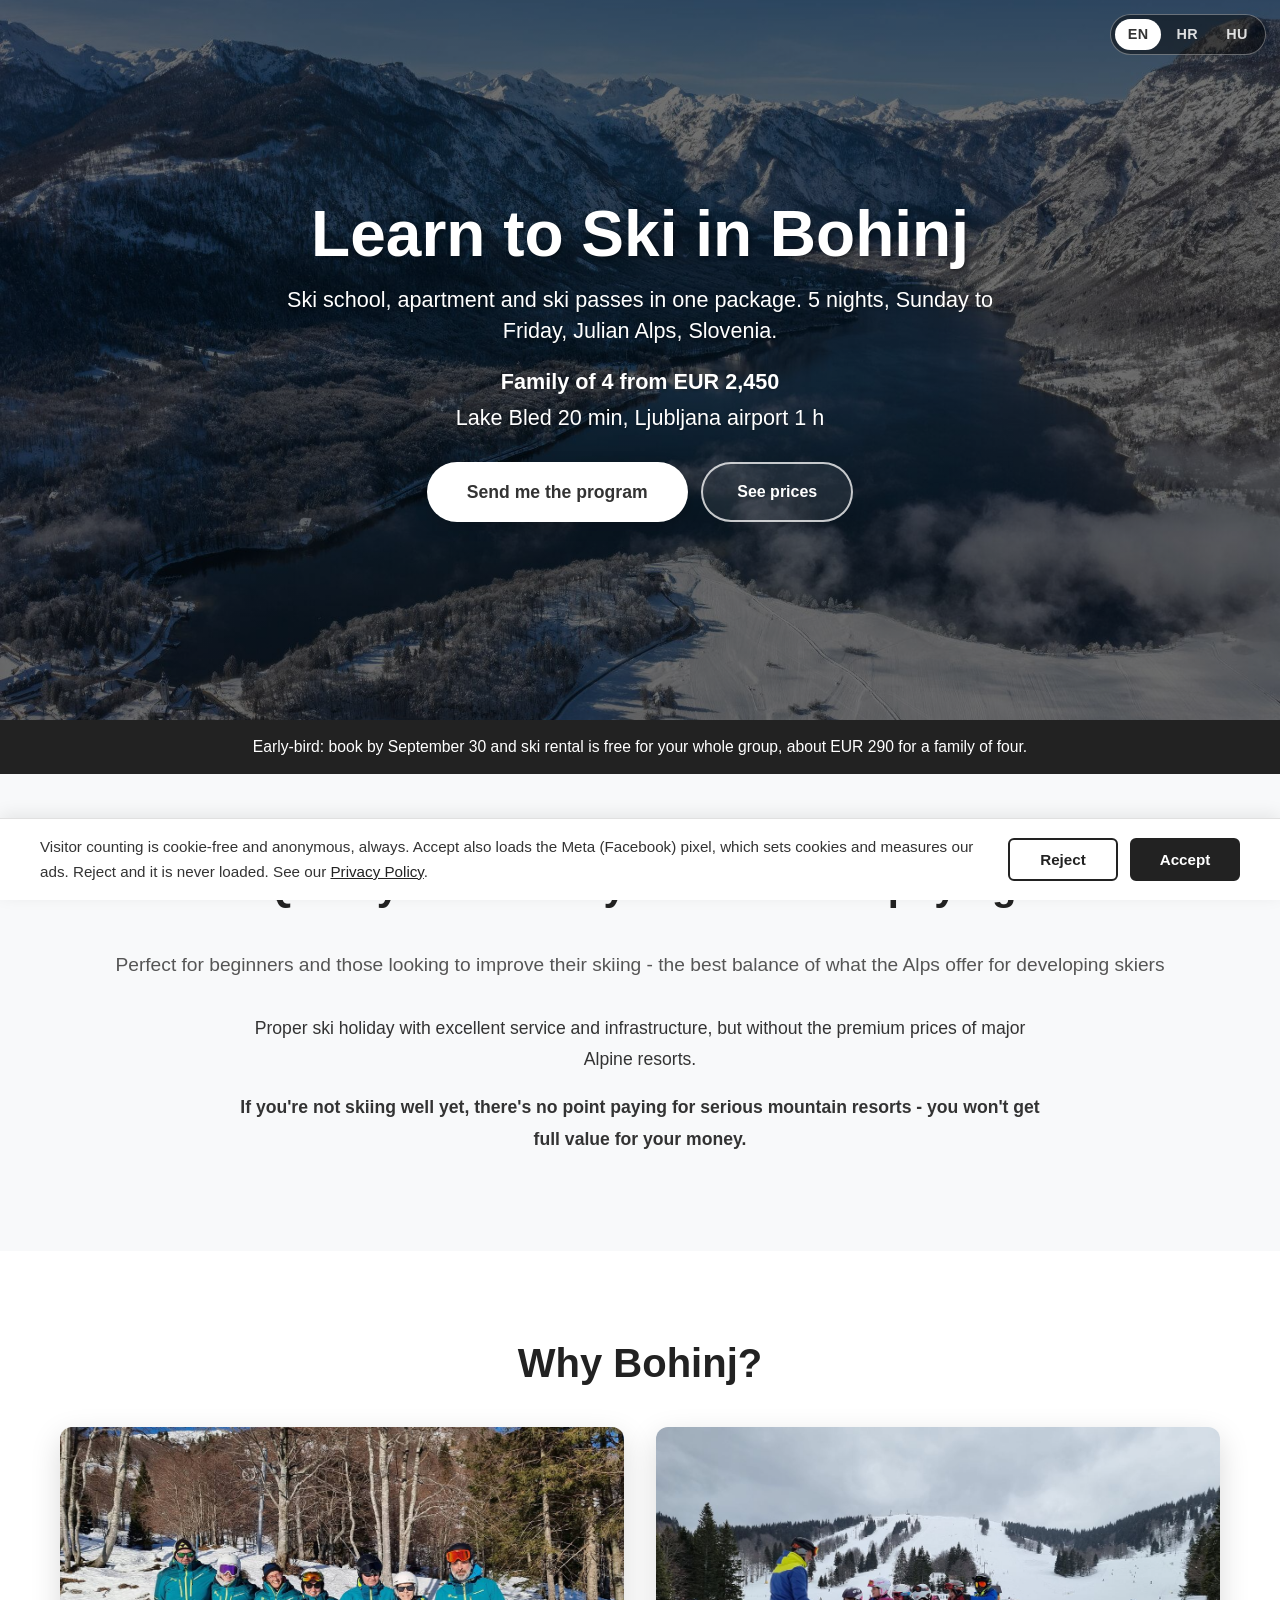
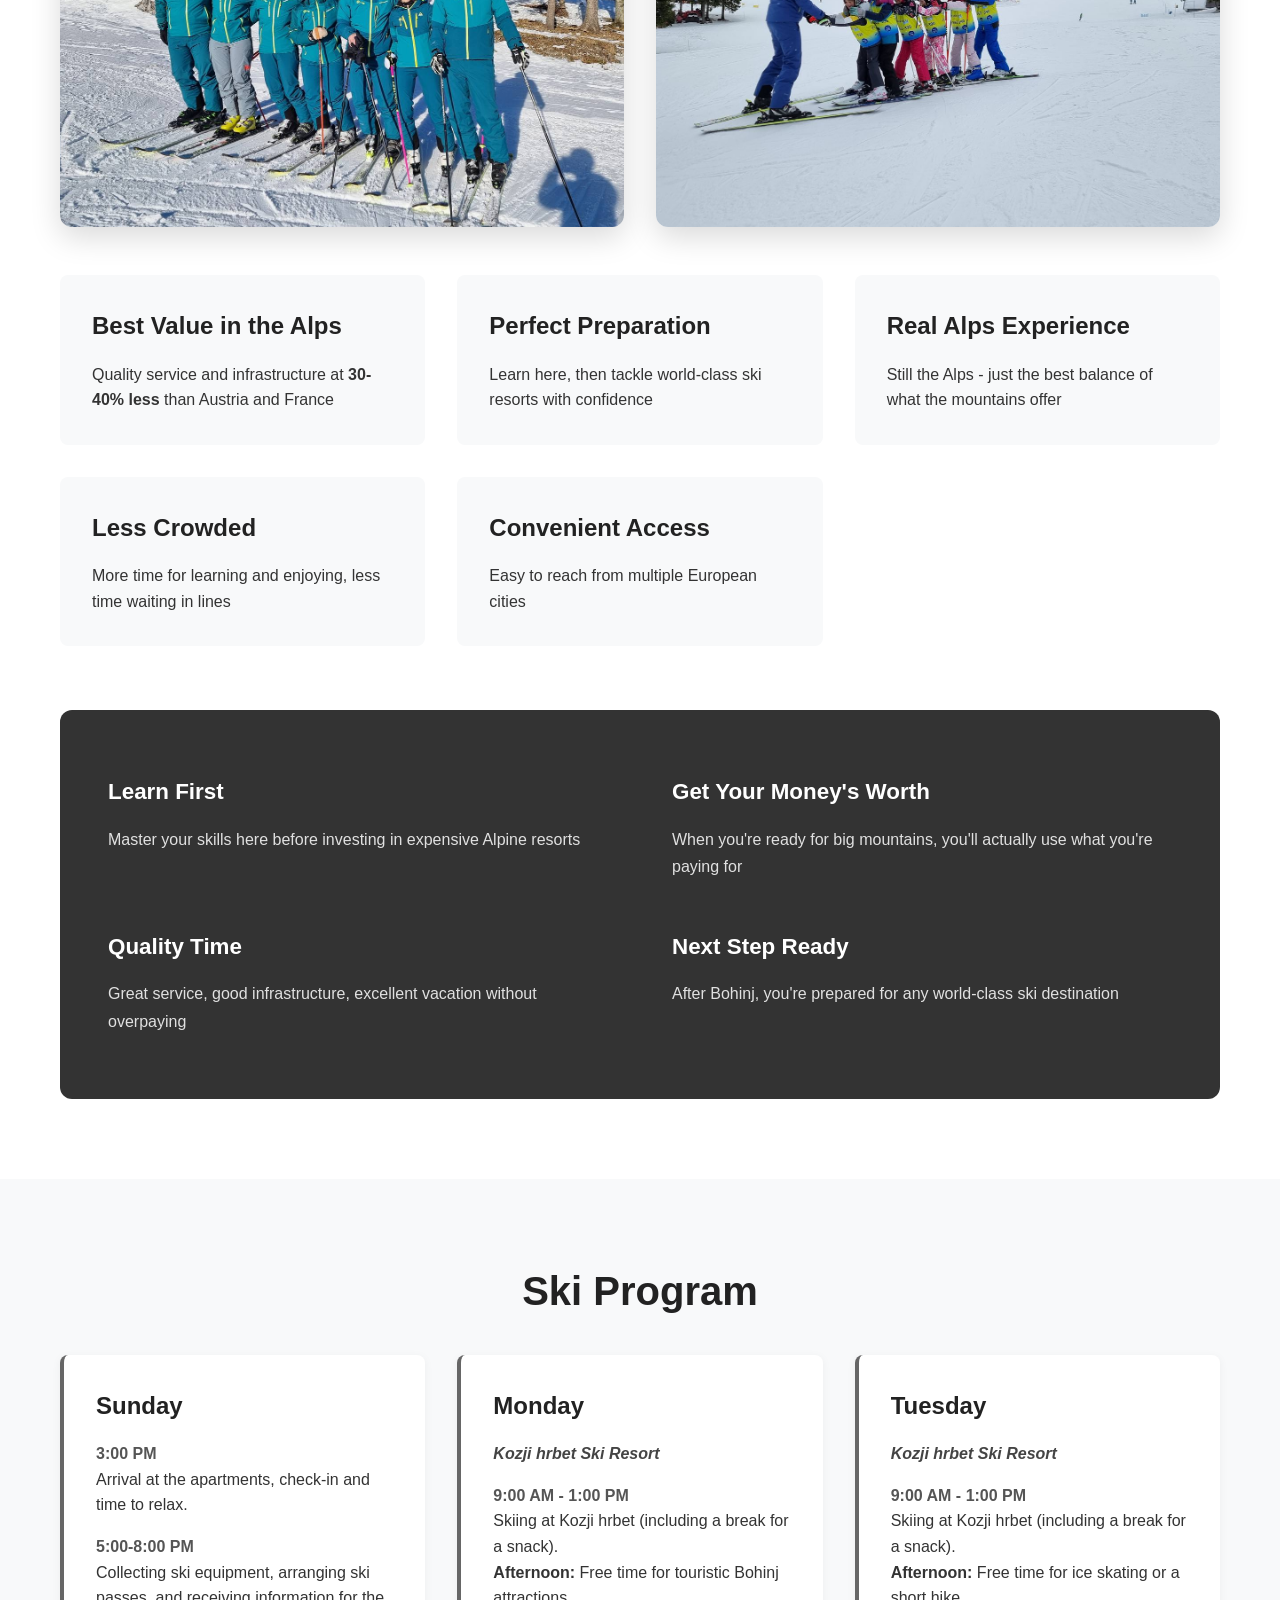
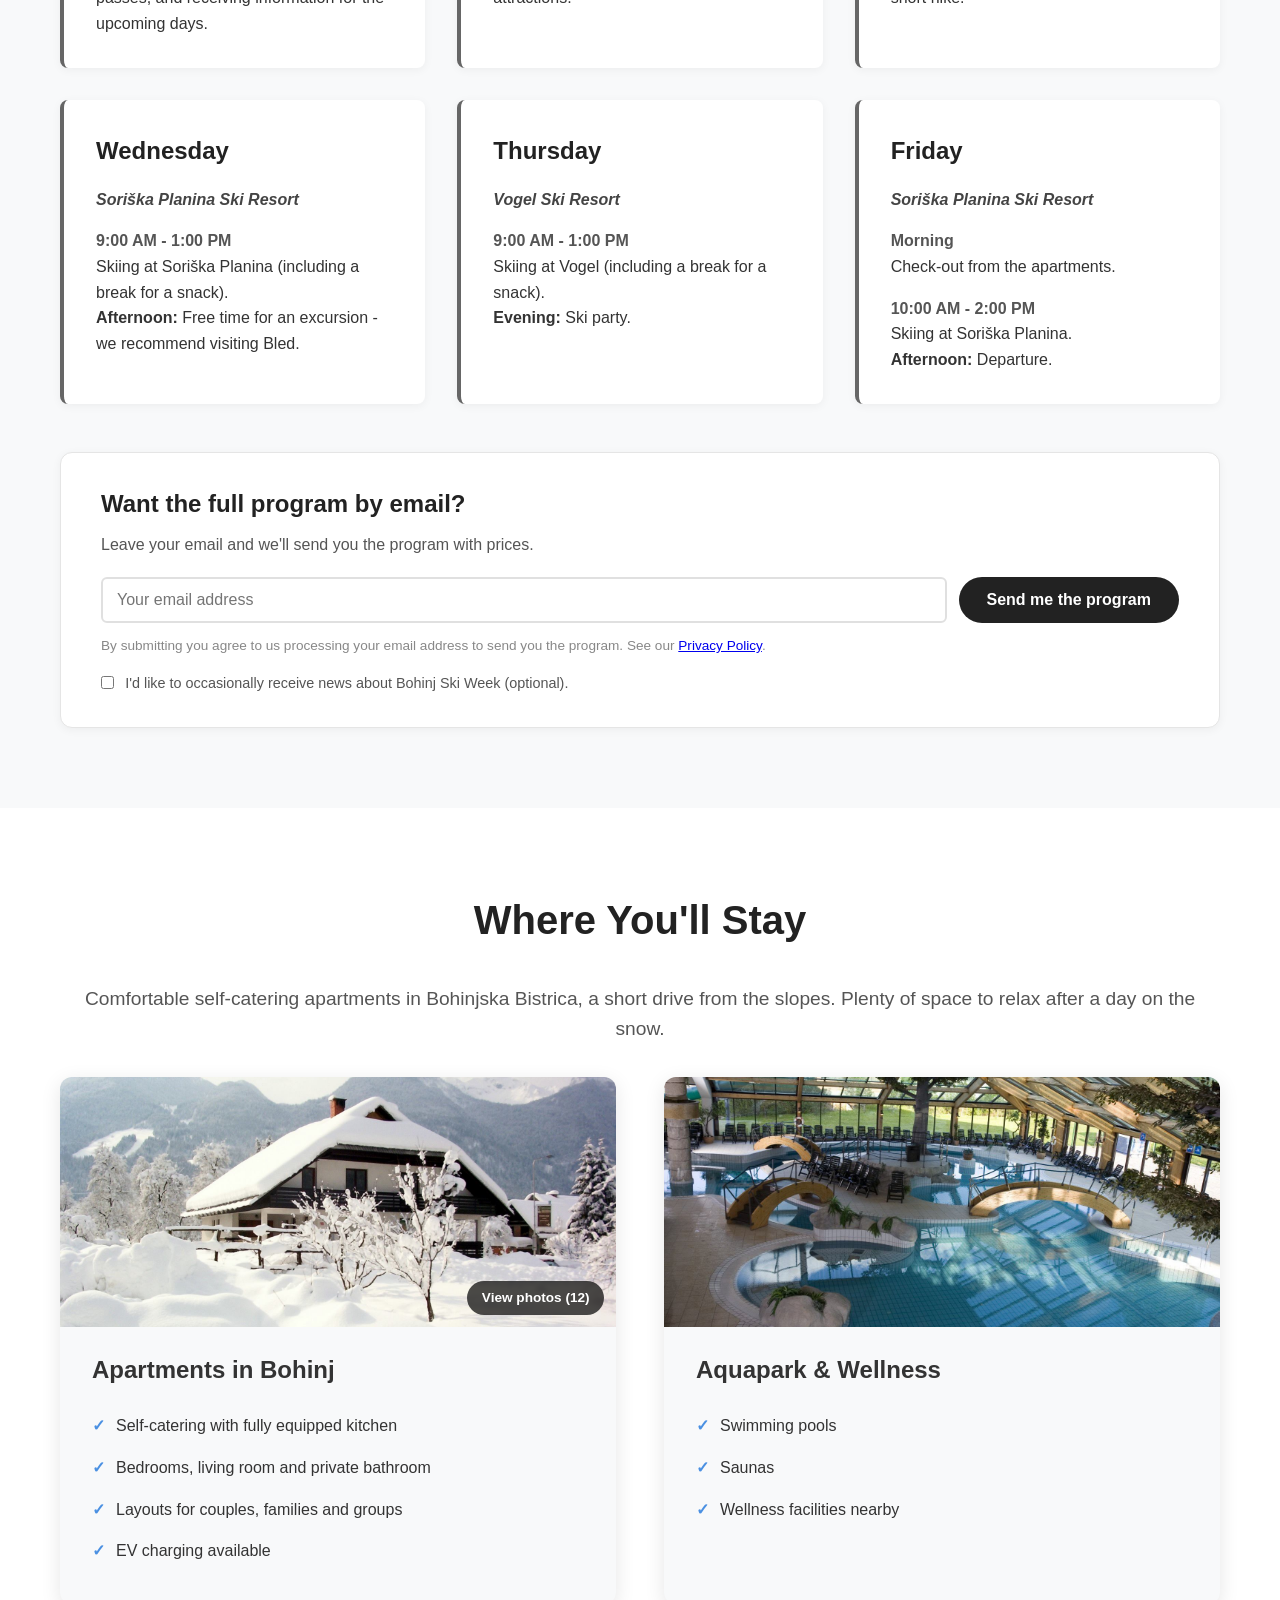
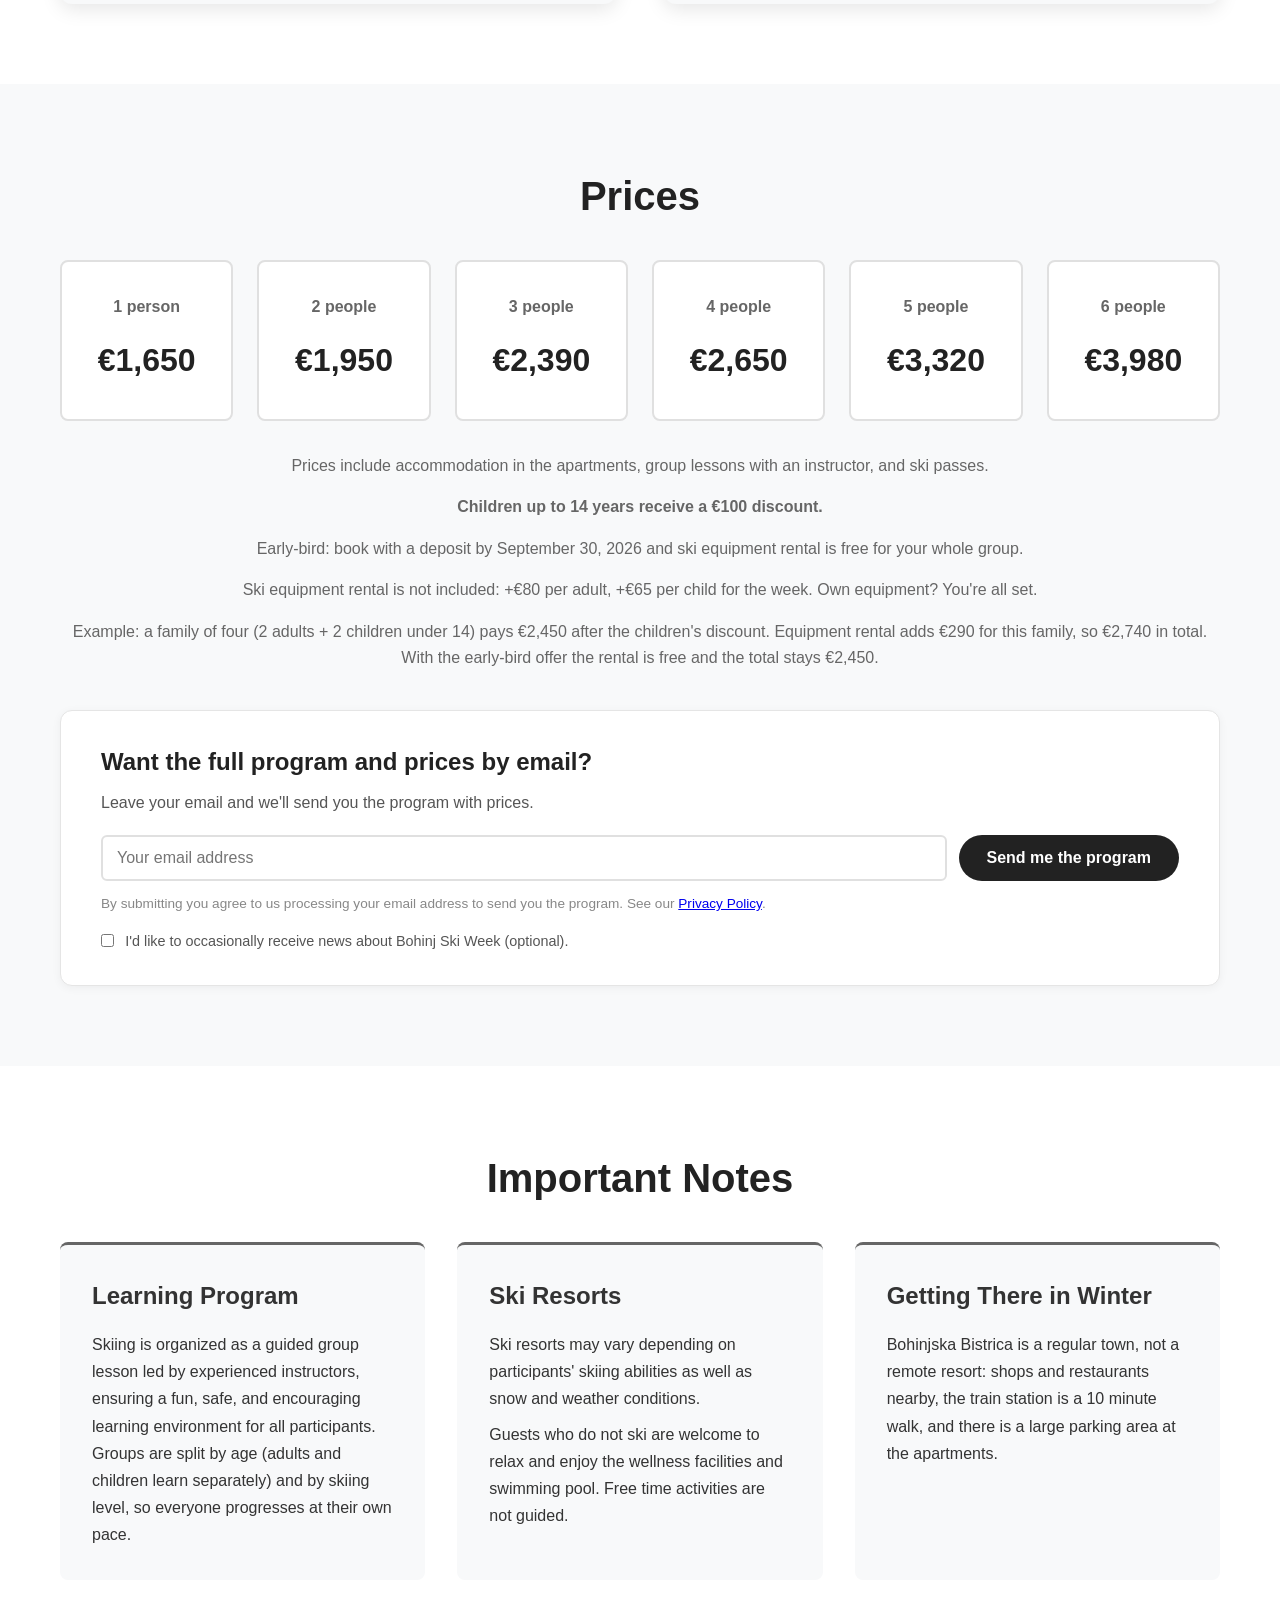
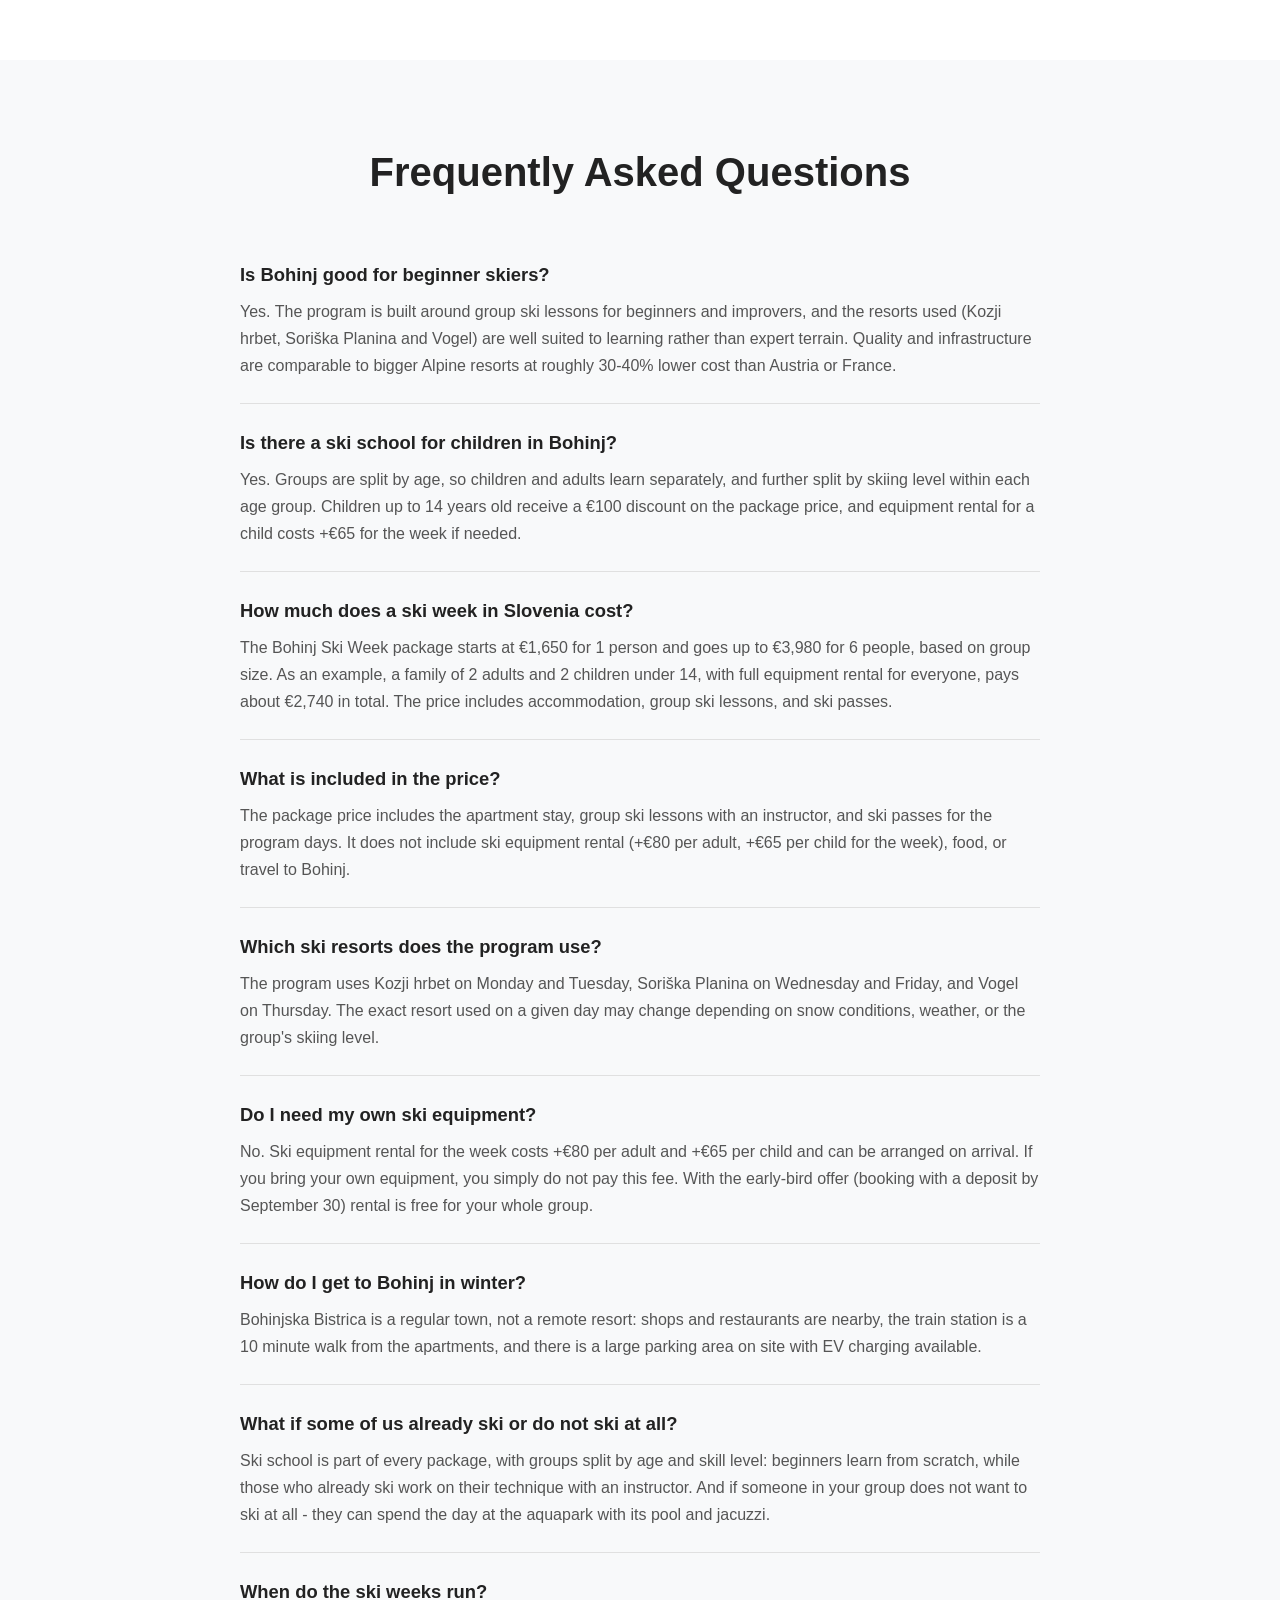
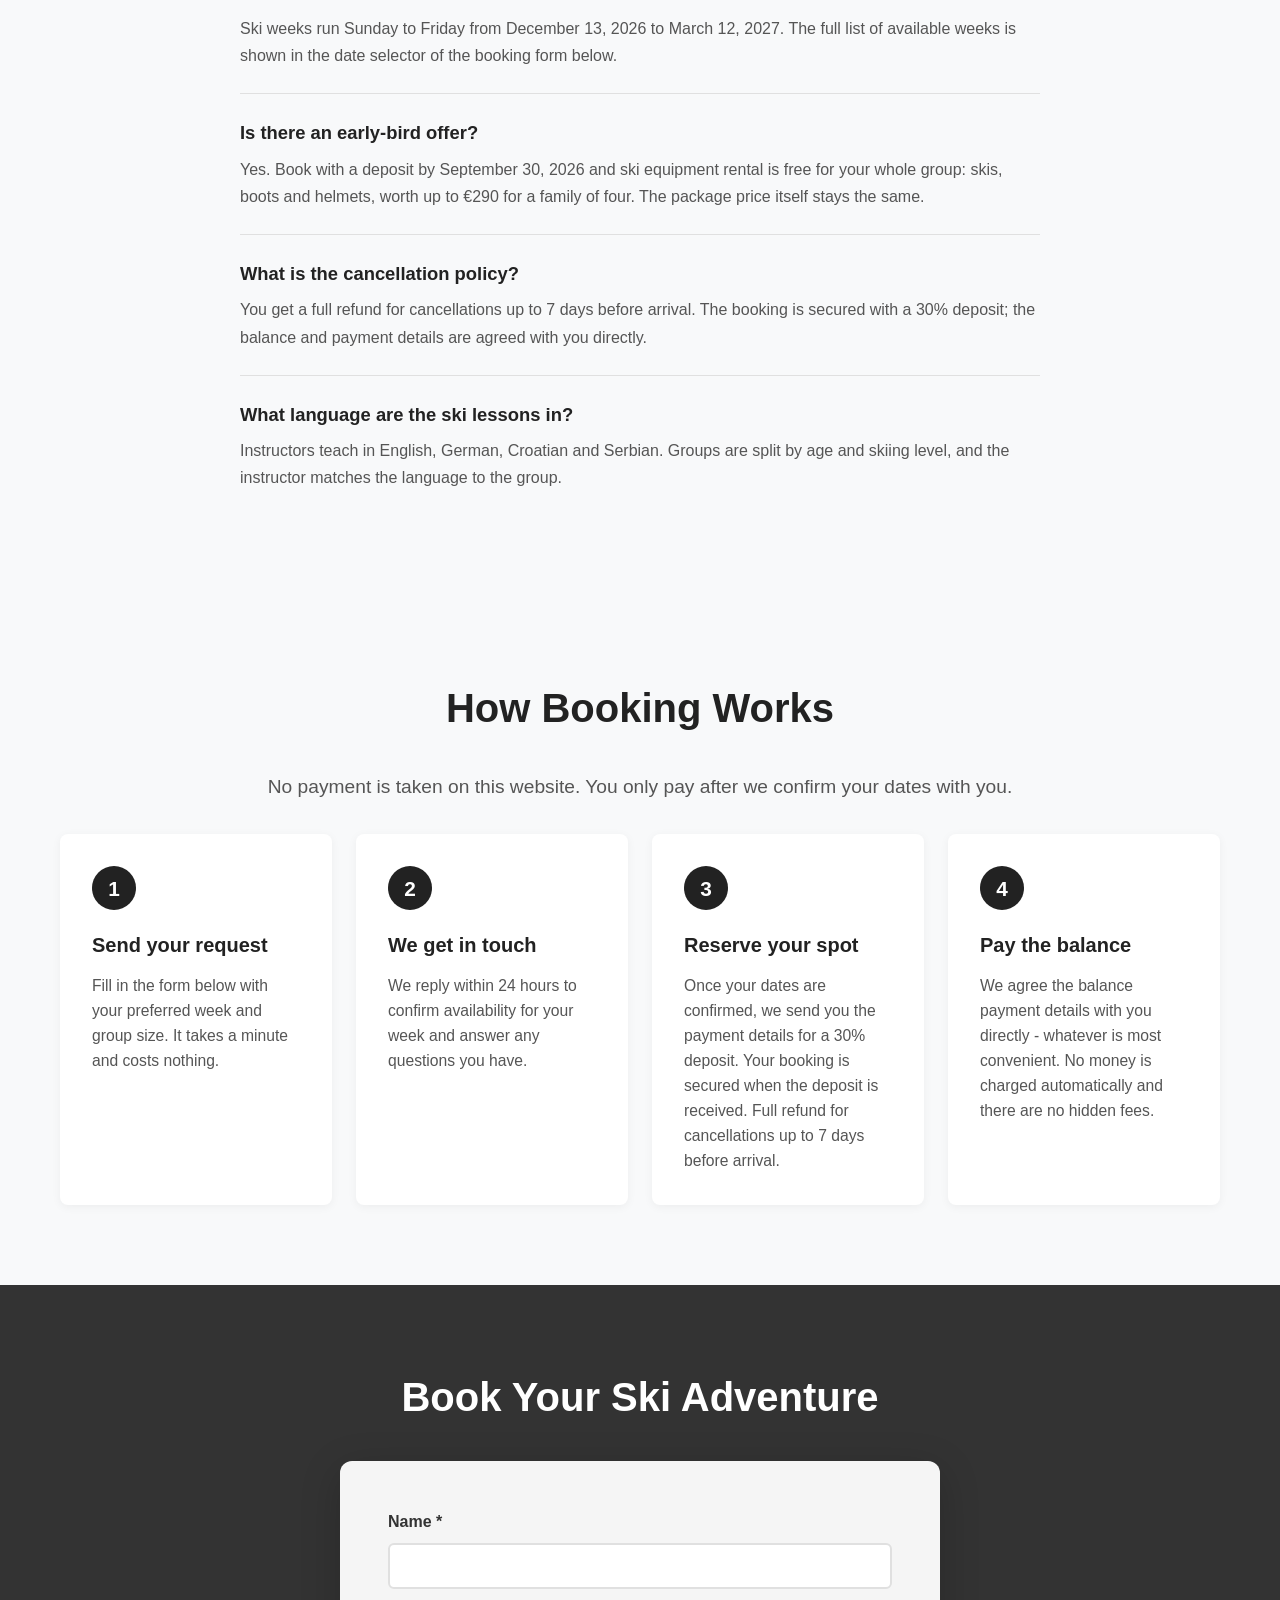
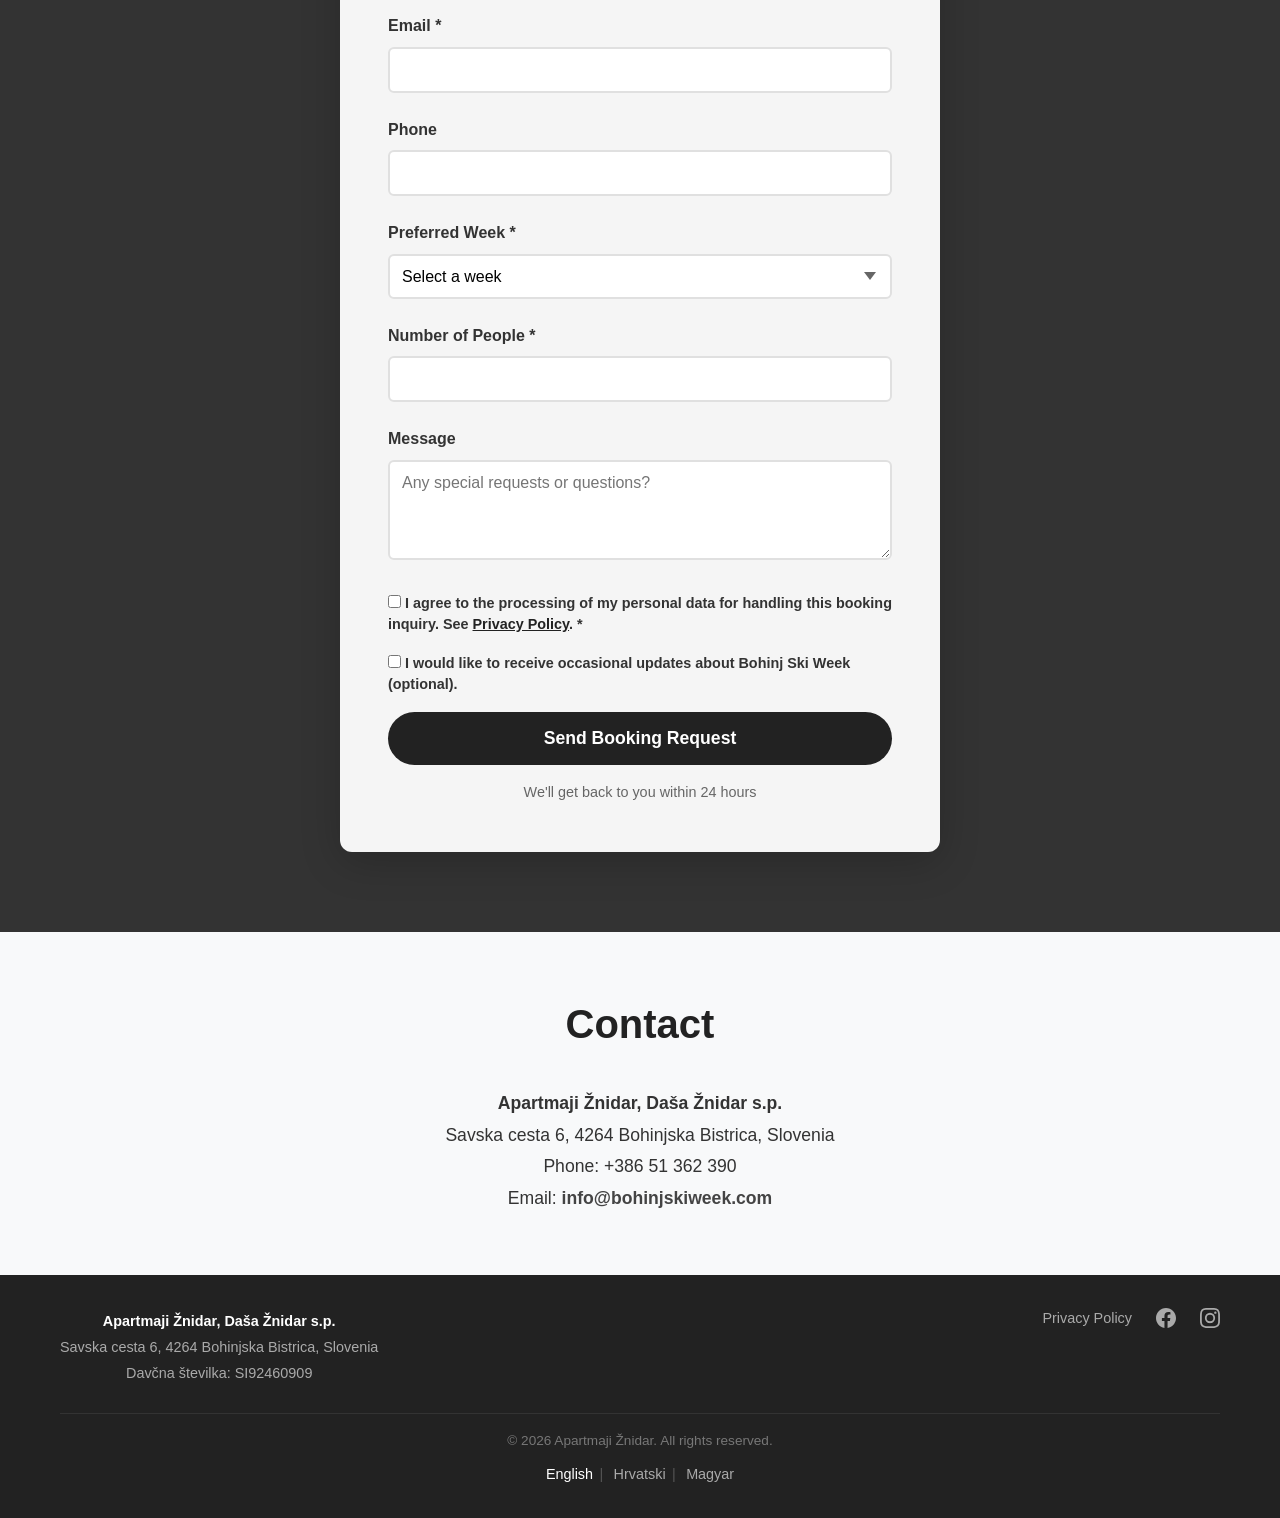
==== commit a8a61d32: "FAQ: school as progress for all levels, aquapark for non-skiers; drop optionality note from prices b" ====
--- a/index.html
+++ b/index.html
@@ -200,7 +200,7 @@
       "name": "What if some of us already ski or do not ski at all?",
       "acceptedAnswer": {
         "@type": "Answer",
-        "text": "Ski school is included in the package for everyone. Lessons are not mandatory: group members who already ski well can ski freely, and guests who do not want to ski can use the aquapark, wellness facilities and swimming pool. The package price stays the same."
+        "text": "Ski school is part of every package, with groups split by age and skill level: beginners learn from scratch, while those who already ski work on their technique with an instructor. And if someone in your group does not want to ski at all - they can spend the day at the aquapark with its pool and jacuzzi."
       }
     },
     {
@@ -502,7 +502,6 @@
             <p class="price-note">Early-bird: book with a deposit by September 30, 2026 and ski equipment rental is free for your whole group.</p>
             <p class="price-note">Ski equipment rental is not included: +€80 per adult, +€65 per child for the week. Own equipment? You're all set.</p>
             <p class="price-note">Example: a family of four (2 adults + 2 children under 14) pays €2,450 after the children's discount. Equipment rental adds €290 for this family, so €2,740 in total. With the early-bird offer the rental is free and the total stays €2,450.</p>
-            <p class="price-note">Ski school is included in the price. Lessons are not mandatory: if you already ski, you ski freely, and anyone who prefers not to ski can enjoy the aquapark or wellness - the package price stays the same.</p>
 
             <div class="program-capture">
                 <h3>Want the full program and prices by email?</h3>
@@ -581,7 +580,7 @@
                 </div>
                 <div class="faq-item">
                     <h3>What if some of us already ski or do not ski at all?</h3>
-                    <p>Ski school is included in the package for everyone. Lessons are not mandatory: group members who already ski well can ski freely, and guests who do not want to ski can use the aquapark, wellness facilities and swimming pool. The package price stays the same.</p>
+                    <p>Ski school is part of every package, with groups split by age and skill level: beginners learn from scratch, while those who already ski work on their technique with an instructor. And if someone in your group does not want to ski at all - they can spend the day at the aquapark with its pool and jacuzzi.</p>
                 </div>
                 <div class="faq-item">
                     <h3>When do the ski weeks run?</h3>
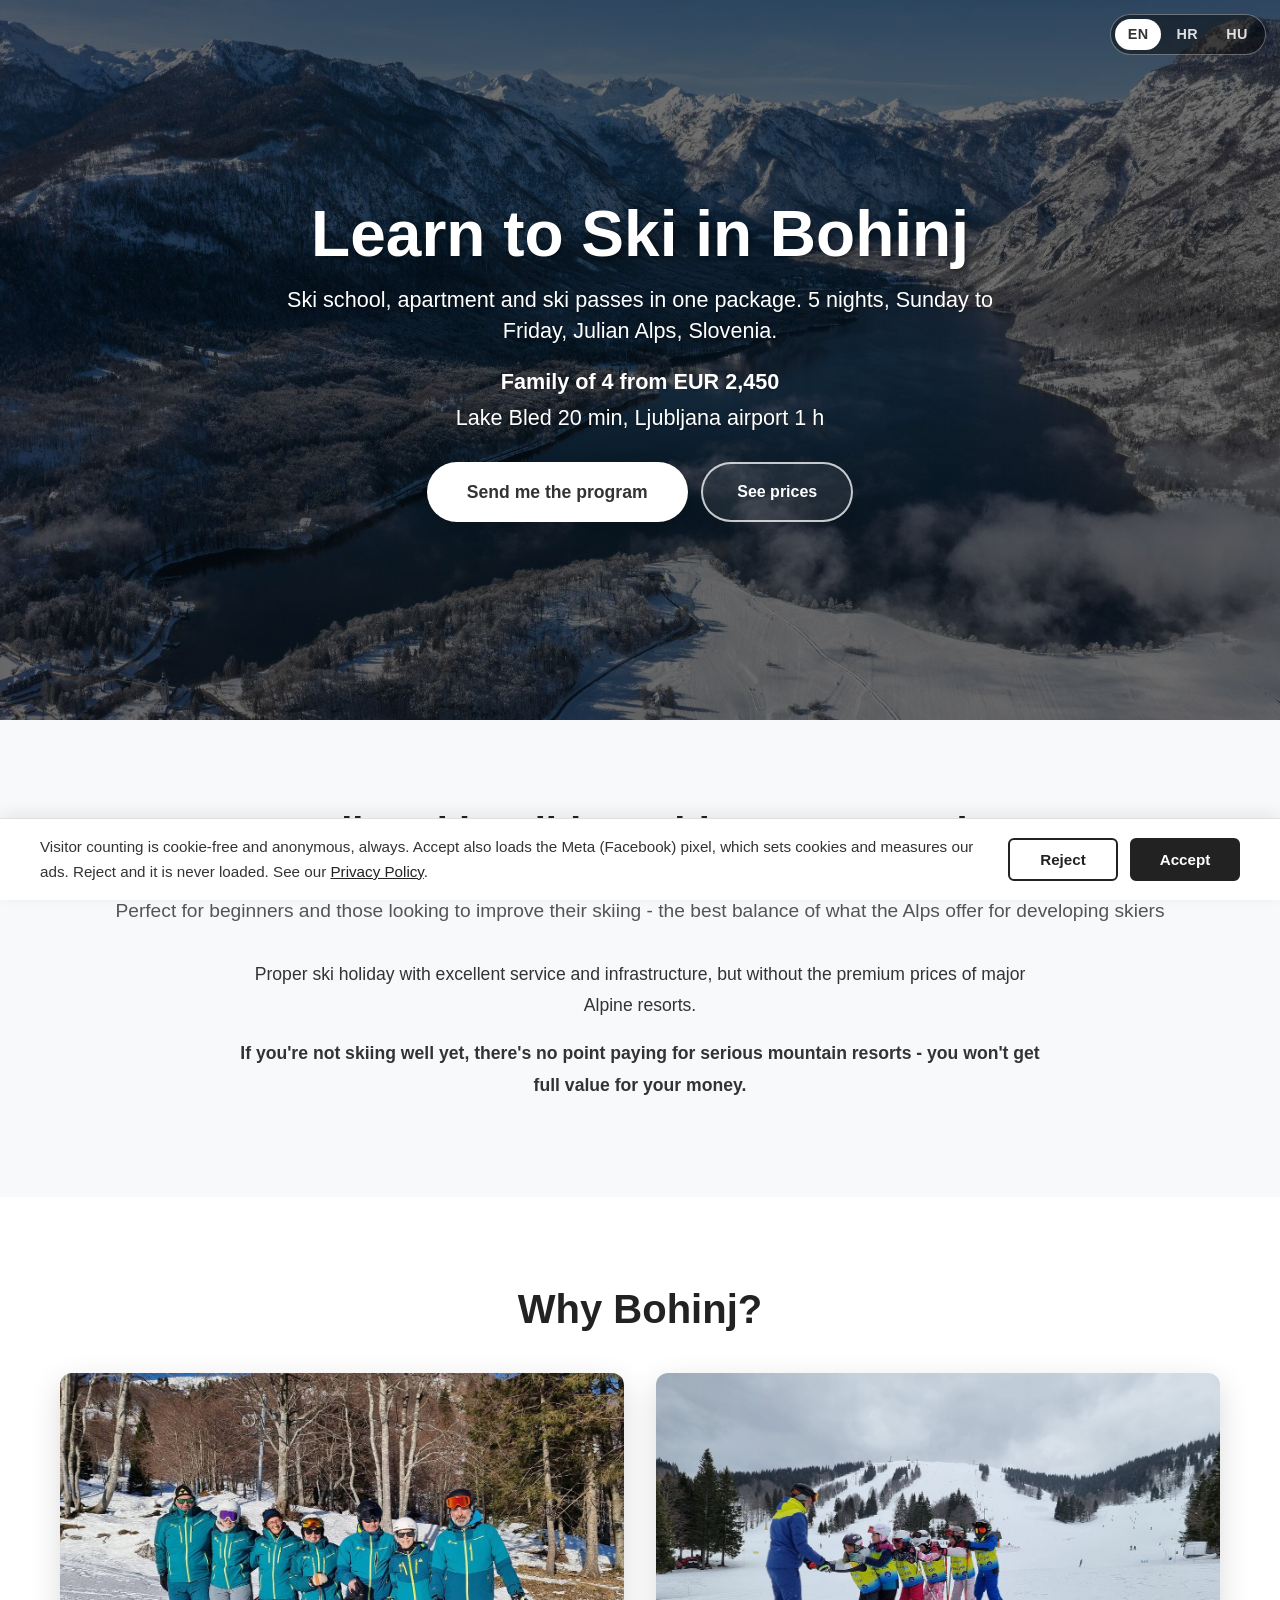
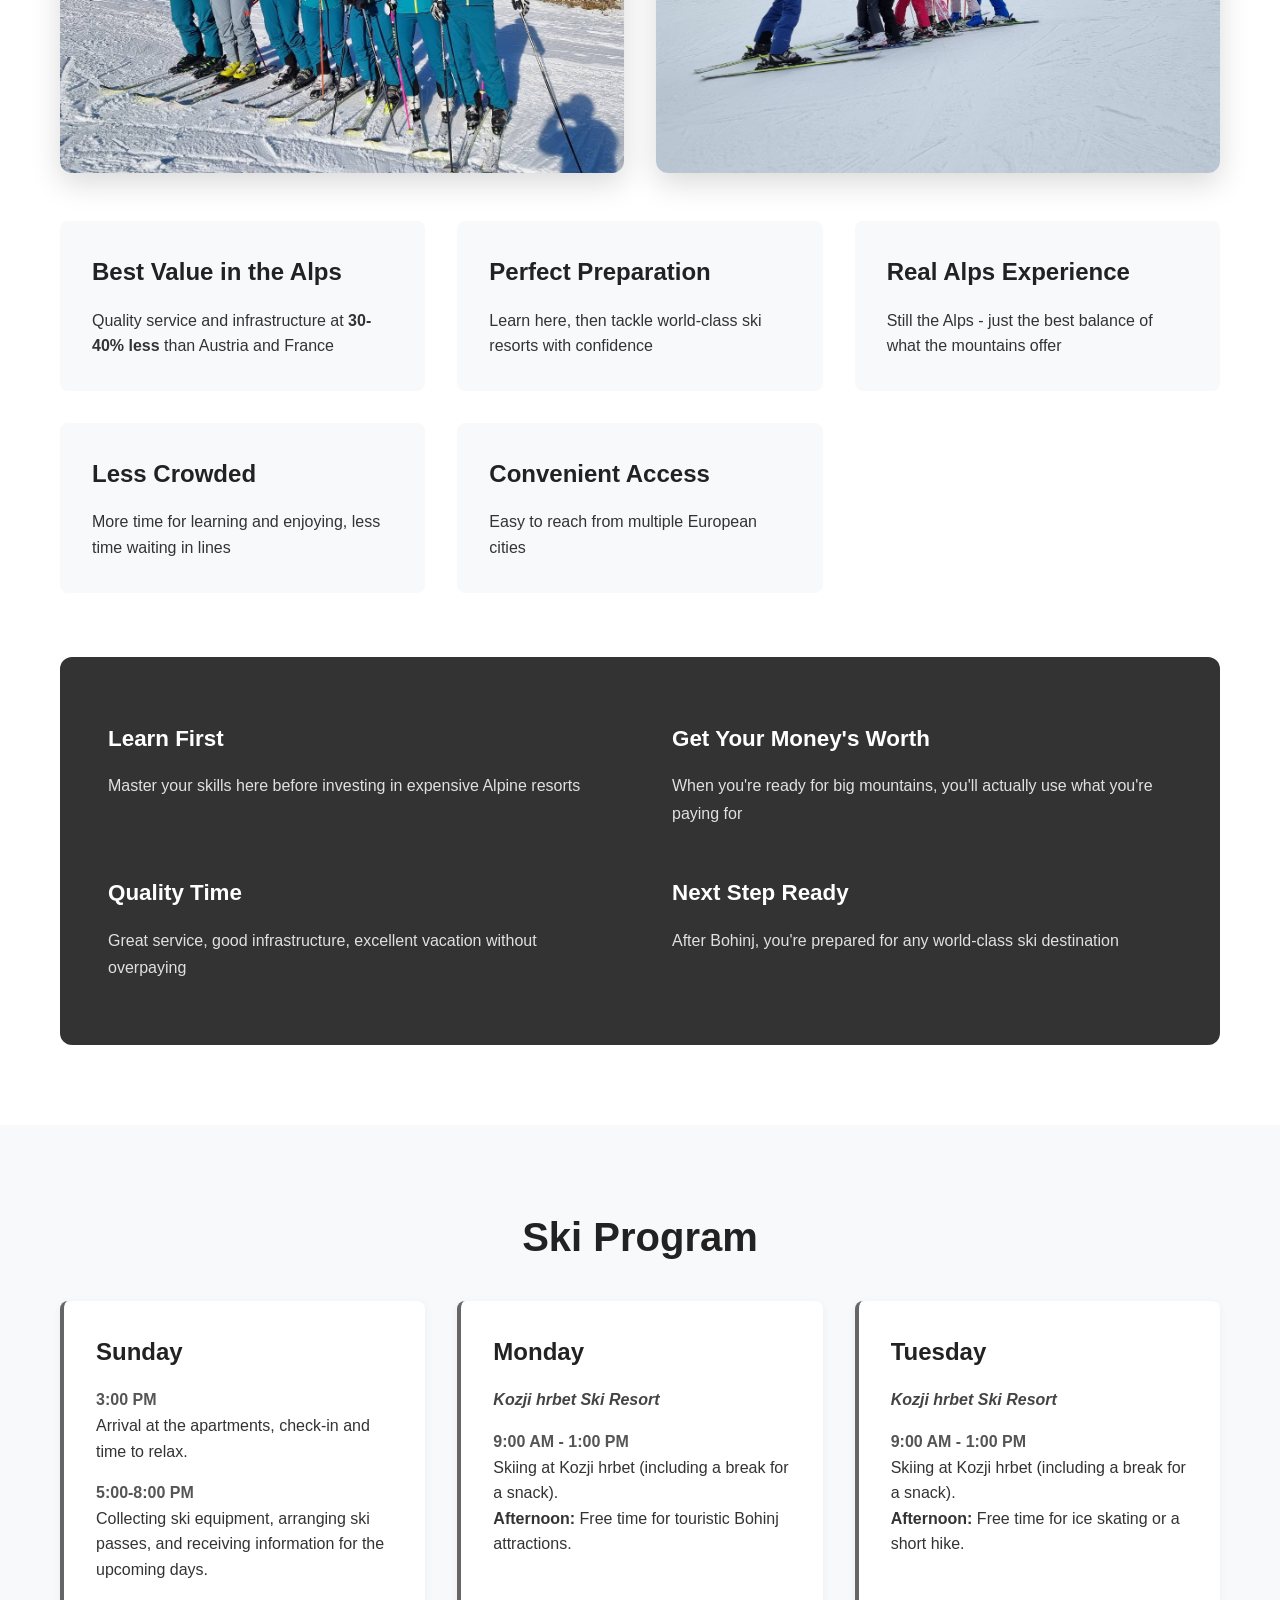
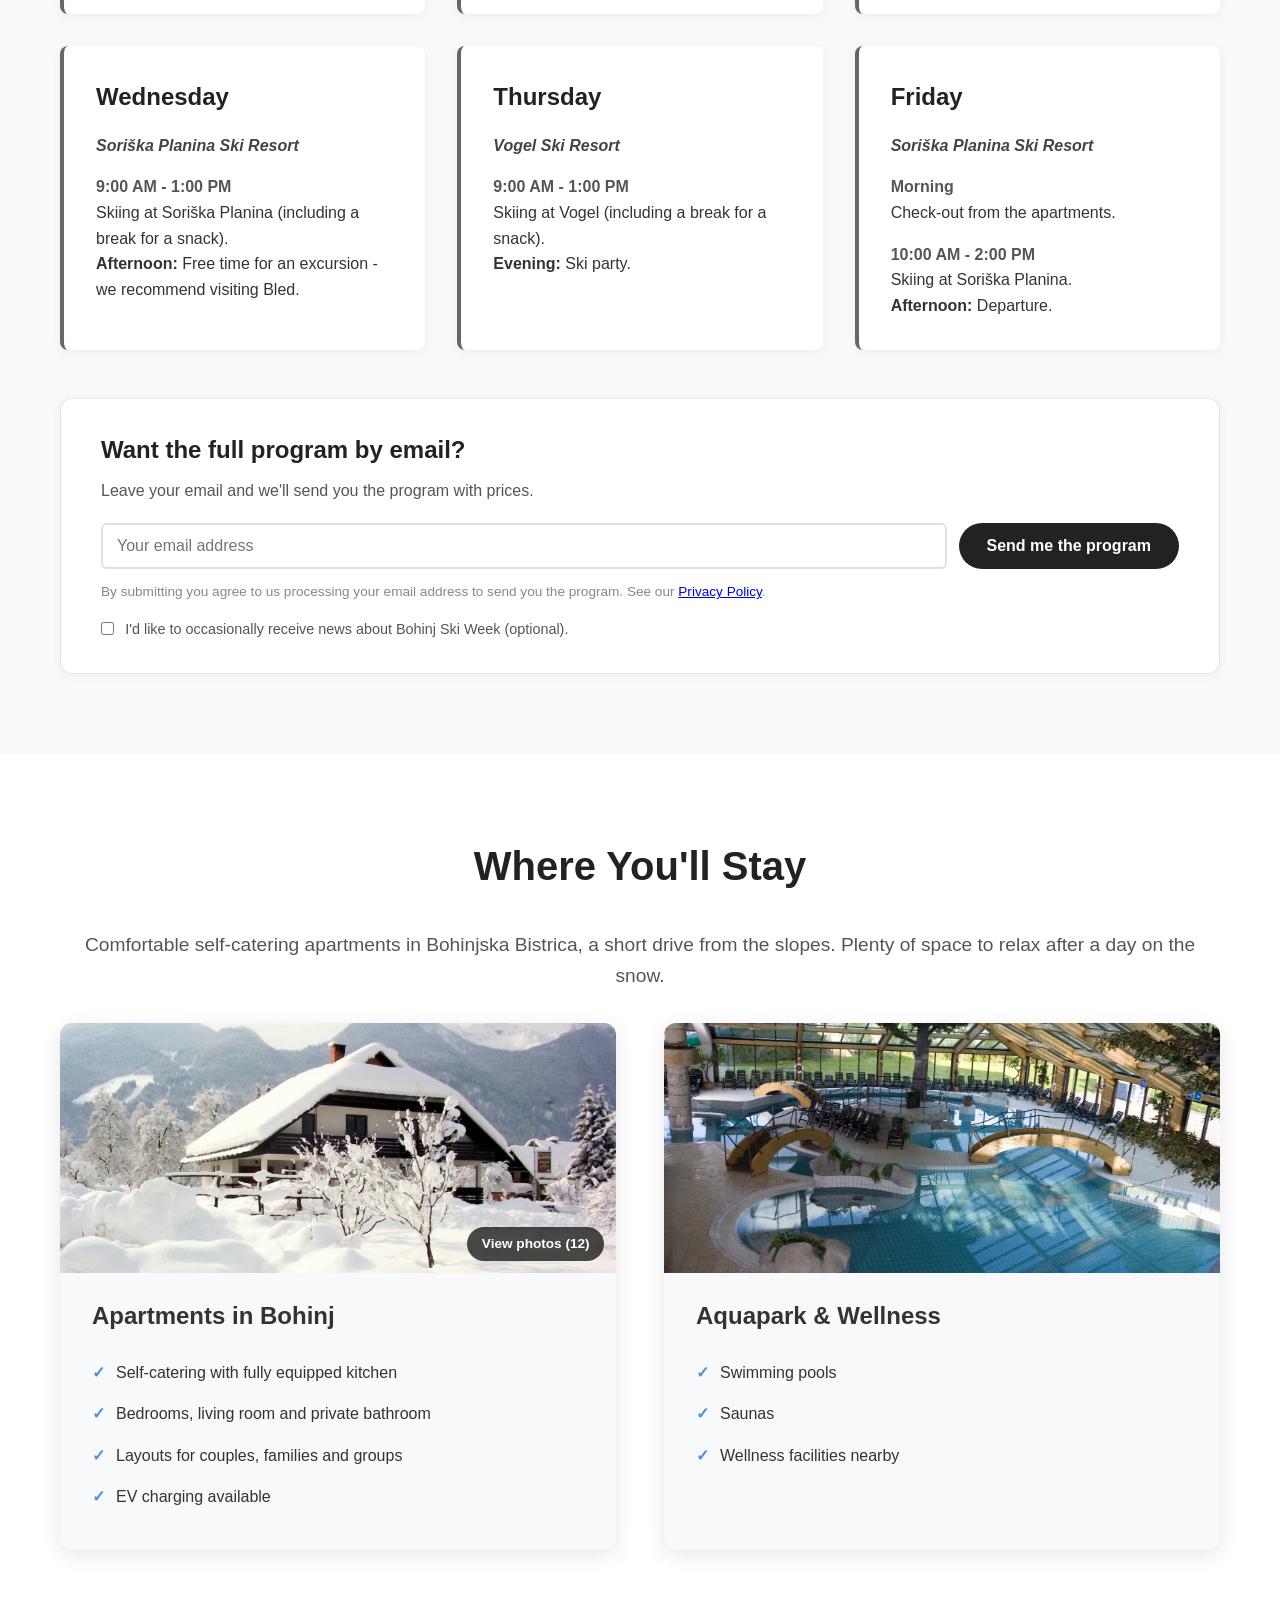
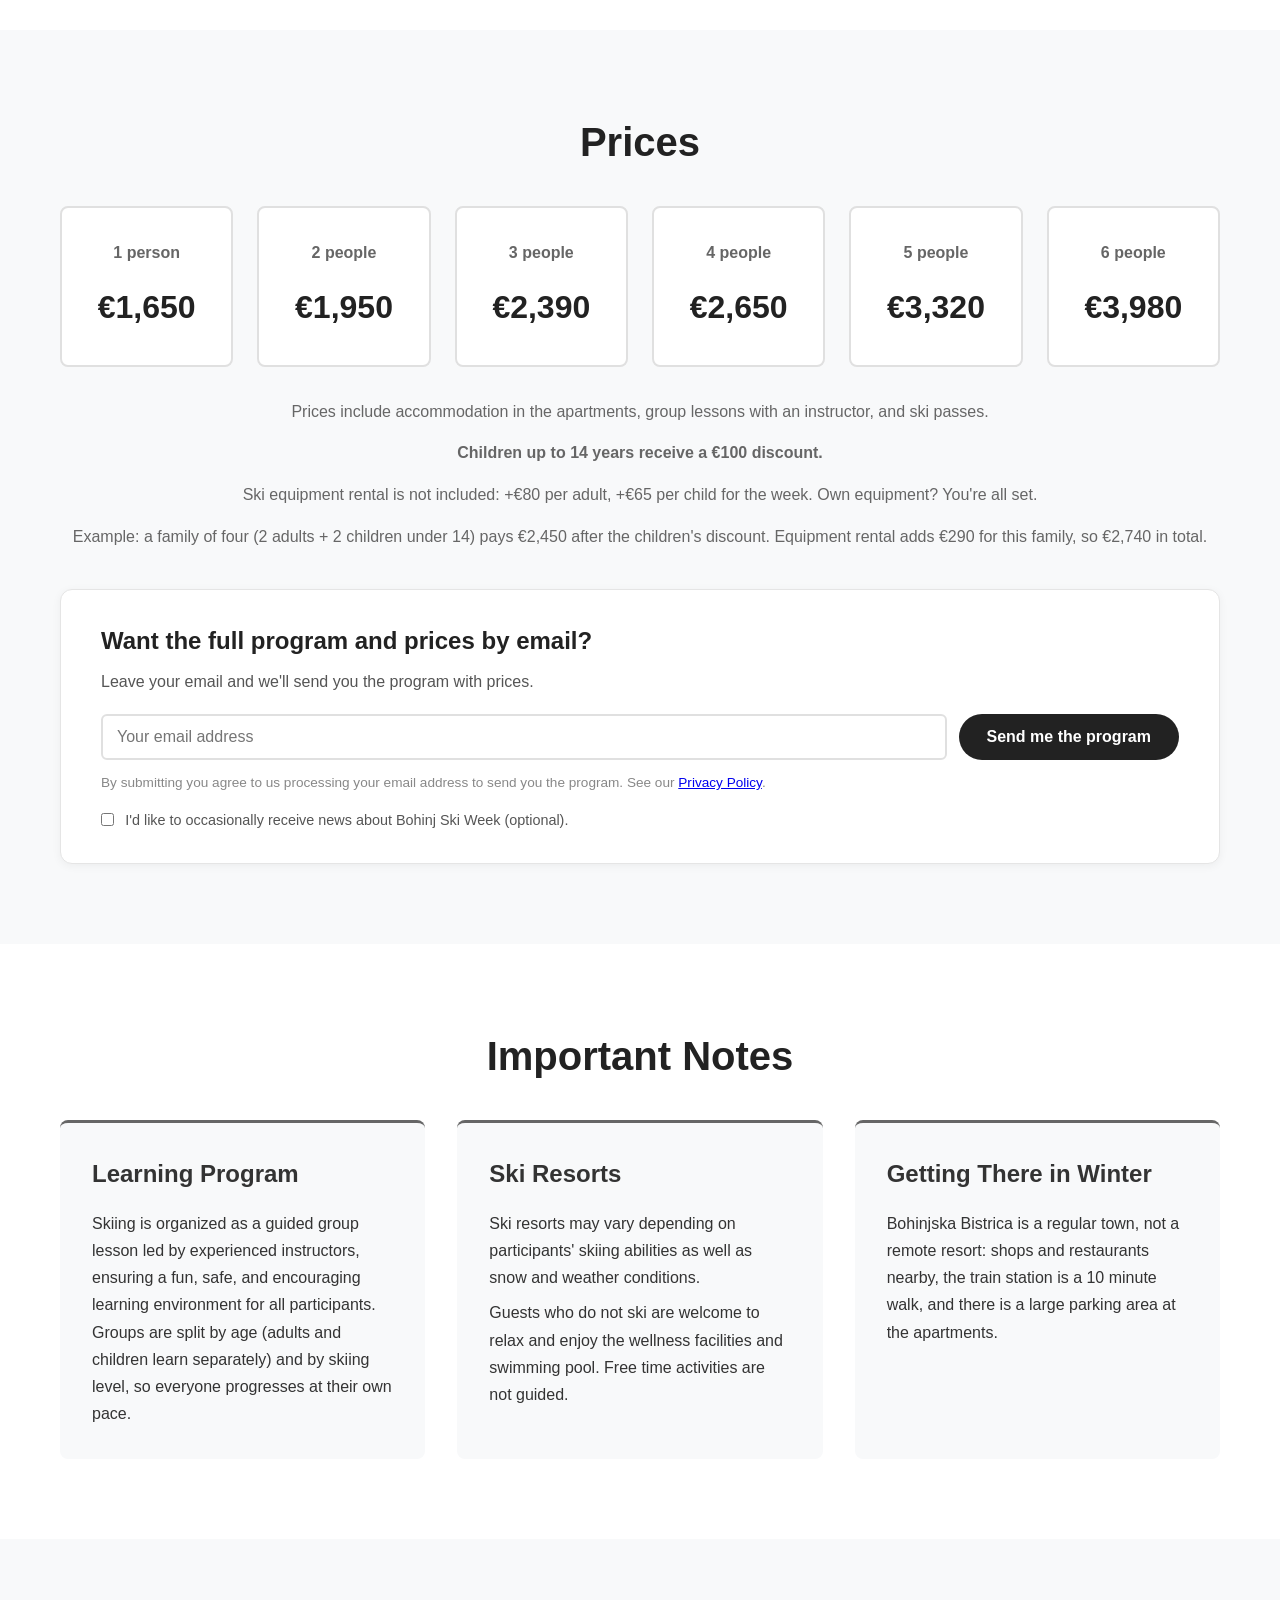
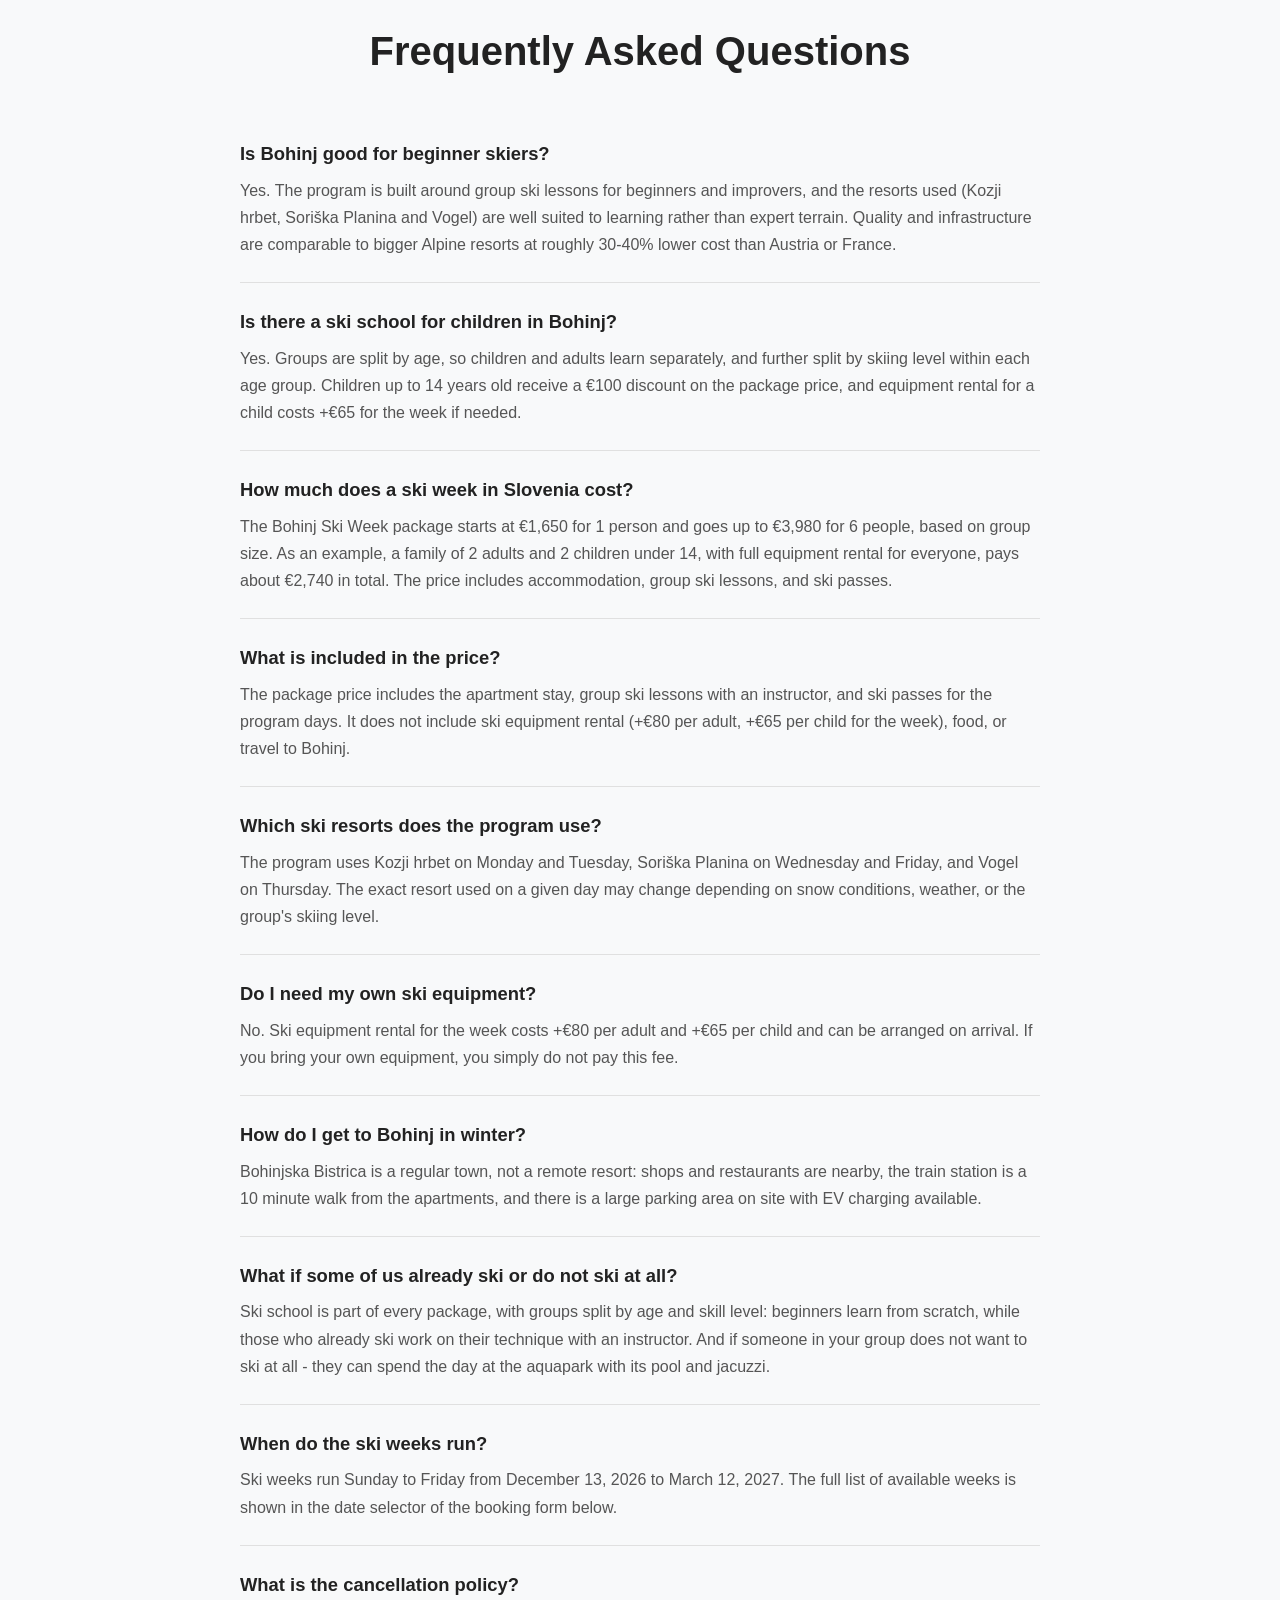
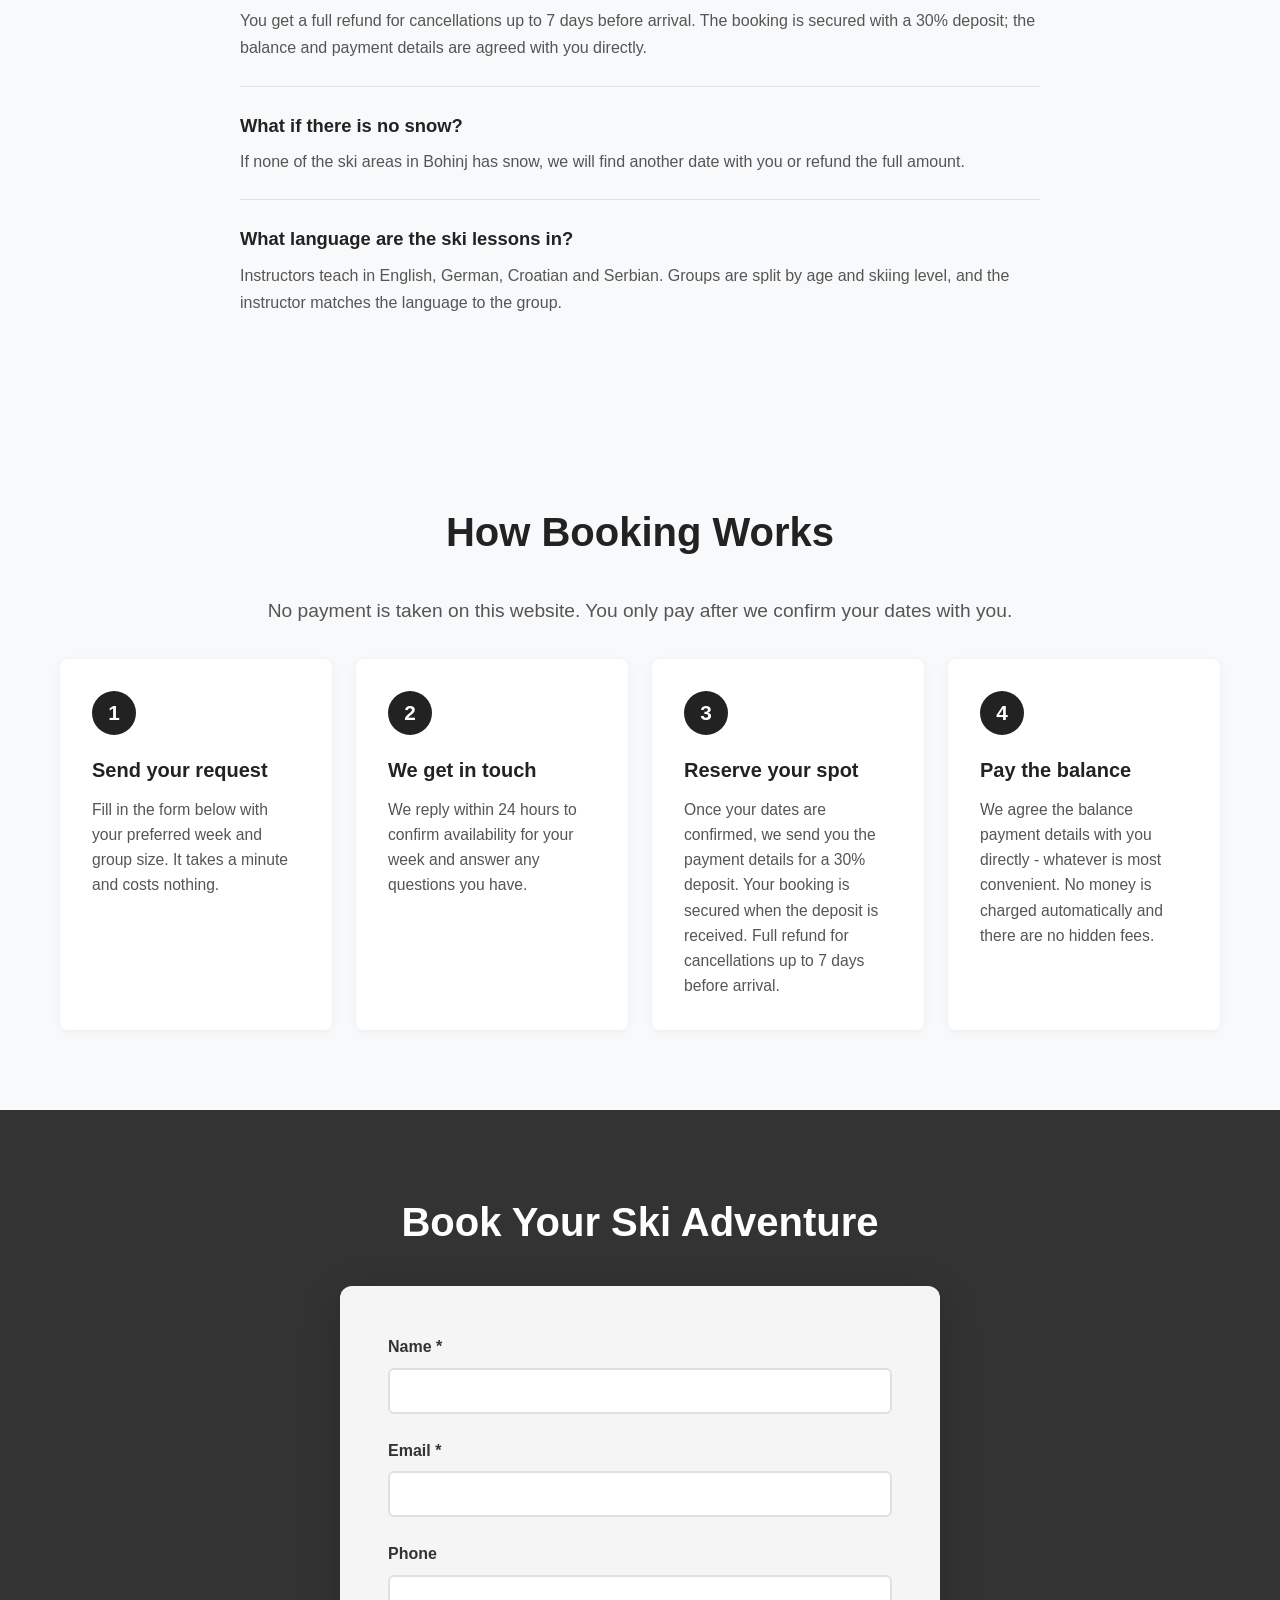
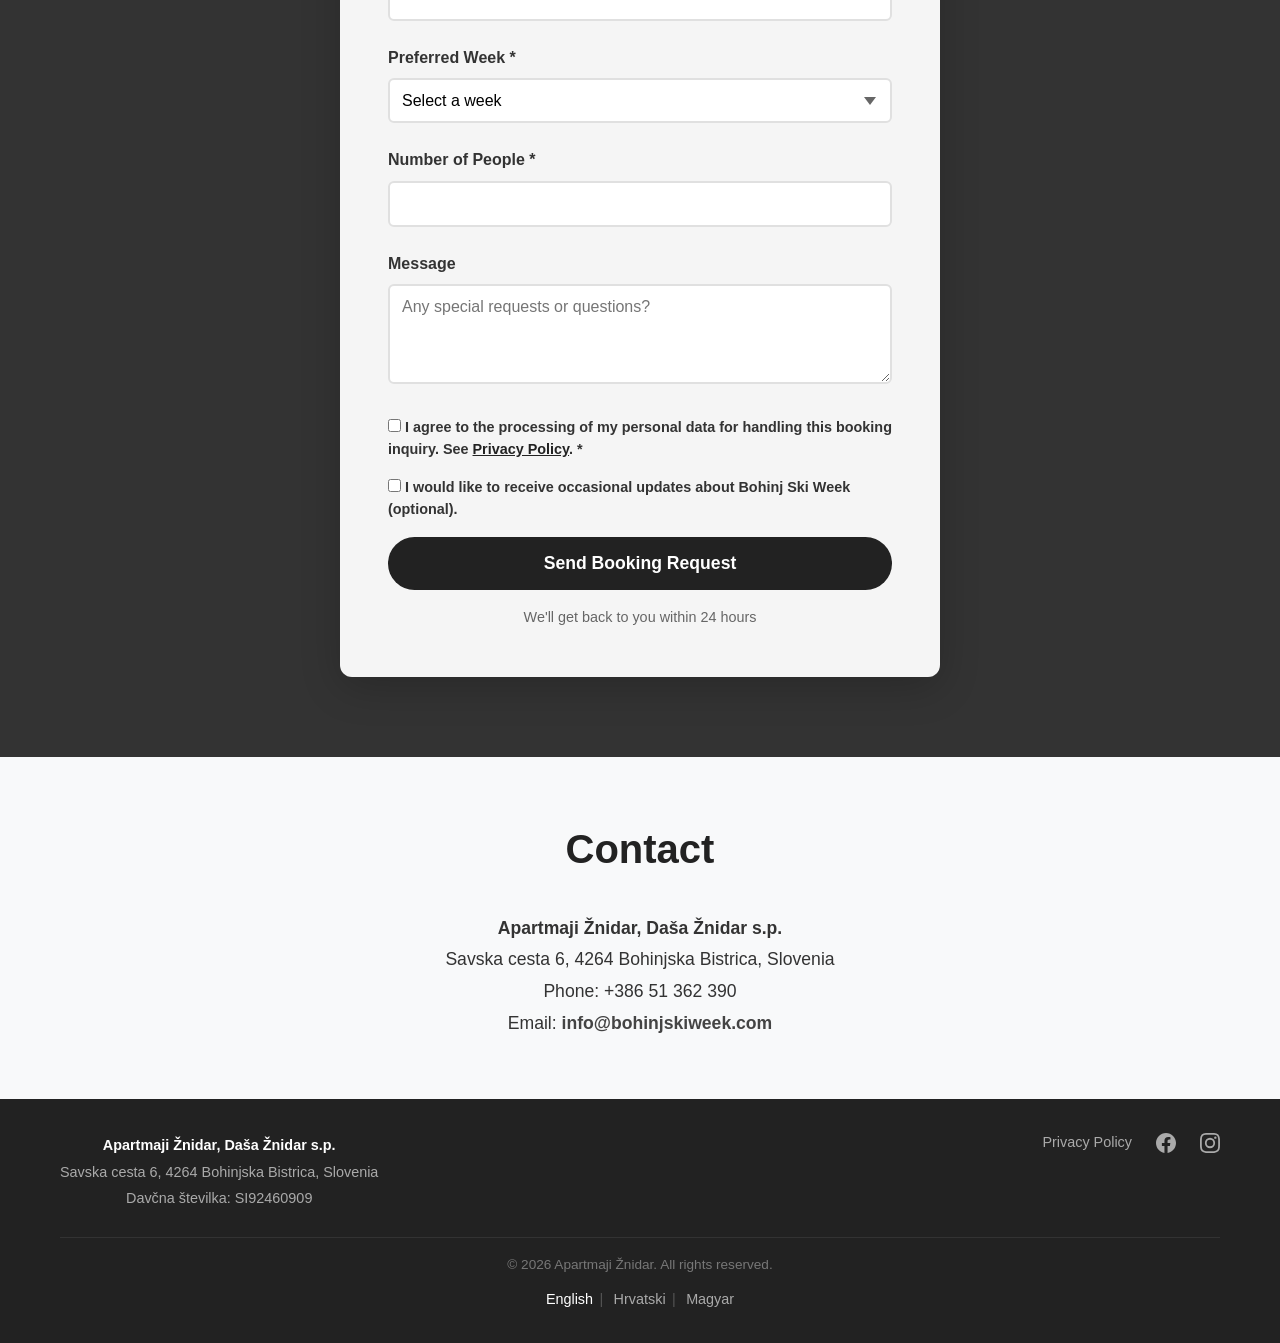
==== commit a182c560: "Remove early bird after 30.09, add no-snow FAQ, hr-c src switch - early bird banner, price note, FAQ" ====
--- a/index.html
+++ b/index.html
@@ -184,7 +184,7 @@
       "name": "Do I need my own ski equipment?",
       "acceptedAnswer": {
         "@type": "Answer",
-        "text": "No. Ski equipment rental for the week costs +€80 per adult and +€65 per child and can be arranged on arrival. If you bring your own equipment, you simply do not pay this fee. With the early-bird offer (booking with a deposit by September 30) rental is free for your whole group."
+        "text": "No. Ski equipment rental for the week costs +€80 per adult and +€65 per child and can be arranged on arrival. If you bring your own equipment, you simply do not pay this fee."
       }
     },
     {
@@ -213,18 +213,18 @@
     },
     {
       "@type": "Question",
-      "name": "Is there an early-bird offer?",
-      "acceptedAnswer": {
-        "@type": "Answer",
-        "text": "Yes. Book with a deposit by September 30, 2026 and ski equipment rental is free for your whole group: skis, boots and helmets, worth up to €290 for a family of four. The package price itself stays the same."
-      }
-    },
-    {
-      "@type": "Question",
       "name": "What is the cancellation policy?",
       "acceptedAnswer": {
         "@type": "Answer",
         "text": "You get a full refund for cancellations up to 7 days before arrival. The booking is secured with a 30% deposit; the balance and payment details are agreed with you directly."
+      }
+    },
+    {
+      "@type": "Question",
+      "name": "What if there is no snow?",
+      "acceptedAnswer": {
+        "@type": "Answer",
+        "text": "If none of the ski areas in Bohinj has snow, we will find another date with you or refund the full amount."
       }
     },
     {
@@ -271,11 +271,6 @@
             </div>
         </div>
     </section>
-
-    <!-- Early-Bird Banner. EARLY-BIRD DATE: the only visible occurrence above the fold, marked .eb-date -->
-    <div class="early-bird-banner">
-        <p>Early-bird: book by <span class="eb-date">September 30</span> and ski rental is free for your whole group, about EUR 290 for a family of four.</p>
-    </div>
 
     <!-- Concept Section -->
     <section class="concept">
@@ -499,9 +494,8 @@
             </div>
             <p class="price-note">Prices include accommodation in the apartments, group lessons with an instructor, and ski passes.</p>
             <p class="price-note"><strong>Children up to 14 years receive a €100 discount.</strong></p>
-            <p class="price-note">Early-bird: book with a deposit by September 30, 2026 and ski equipment rental is free for your whole group.</p>
             <p class="price-note">Ski equipment rental is not included: +€80 per adult, +€65 per child for the week. Own equipment? You're all set.</p>
-            <p class="price-note">Example: a family of four (2 adults + 2 children under 14) pays €2,450 after the children's discount. Equipment rental adds €290 for this family, so €2,740 in total. With the early-bird offer the rental is free and the total stays €2,450.</p>
+            <p class="price-note">Example: a family of four (2 adults + 2 children under 14) pays €2,450 after the children's discount. Equipment rental adds €290 for this family, so €2,740 in total.</p>
 
             <div class="program-capture">
                 <h3>Want the full program and prices by email?</h3>
@@ -572,7 +566,7 @@
                 </div>
                 <div class="faq-item">
                     <h3>Do I need my own ski equipment?</h3>
-                    <p>No. Ski equipment rental for the week costs +€80 per adult and +€65 per child and can be arranged on arrival. If you bring your own equipment, you simply do not pay this fee. With the early-bird offer (booking with a deposit by September 30) rental is free for your whole group.</p>
+                    <p>No. Ski equipment rental for the week costs +€80 per adult and +€65 per child and can be arranged on arrival. If you bring your own equipment, you simply do not pay this fee.</p>
                 </div>
                 <div class="faq-item">
                     <h3>How do I get to Bohinj in winter?</h3>
@@ -587,12 +581,12 @@
                     <p>Ski weeks run Sunday to Friday from December 13, 2026 to March 12, 2027. The full list of available weeks is shown in the date selector of the booking form below.</p>
                 </div>
                 <div class="faq-item">
-                    <h3>Is there an early-bird offer?</h3>
-                    <p>Yes. Book with a deposit by September 30, 2026 and ski equipment rental is free for your whole group: skis, boots and helmets, worth up to €290 for a family of four. The package price itself stays the same.</p>
-                </div>
-                <div class="faq-item">
                     <h3>What is the cancellation policy?</h3>
                     <p>You get a full refund for cancellations up to 7 days before arrival. The booking is secured with a 30% deposit; the balance and payment details are agreed with you directly.</p>
+                </div>
+                <div class="faq-item">
+                    <h3>What if there is no snow?</h3>
+                    <p>If none of the ski areas in Bohinj has snow, we will find another date with you or refund the full amount.</p>
                 </div>
                 <div class="faq-item">
                     <h3>What language are the ski lessons in?</h3>
@@ -658,9 +652,8 @@
                         <option value="Jan 10-15, 2027">Jan 10-15, 2027</option>
                         <option value="Jan 17-22, 2027">Jan 17-22, 2027</option>
                         <option value="Jan 24-29, 2027">Jan 24-29, 2027</option>
+                        <option value="Jan 31 - Feb 5, 2027">Jan 31 - Feb 5, 2027</option>
                         <option value="Feb 7-12, 2027">Feb 7-12, 2027</option>
-                        <option value="Feb 14-19, 2027">Feb 14-19, 2027</option>
-                        <option value="Feb 21-26, 2027">Feb 21-26, 2027</option>
                         <option value="Feb 28 - Mar 5, 2027">Feb 28 - Mar 5, 2027</option>
                         <option value="Mar 7-12, 2027">Mar 7-12, 2027</option>
                     </select>
--- a/styles.css
+++ b/styles.css
@@ -1230,3 +1230,36 @@
     padding-top: 1rem;
     border-top: 1px solid #333;
 }
+
+/* ---------------------------------------------------------------------------
+   Ad variant B (hr-b cell: adults without kids), added 21.08.2026.
+   One /hr page, two first screens. An inline script in the <head> of hr/index.html
+   sets data-ad-variant="b" on <html> when the src label starts with hr-b, before
+   the body is parsed - so the swap below is pure CSS and variant B is painted on
+   the first frame, with no flash of the default version.
+   Without the flag nothing here matches and the page renders exactly as before.
+   14.09.2026: /hu uses the same rules for its hu-b cell (script in hu/index.html
+   keyed on hu-b). Nothing here is page-specific, so no duplication.
+--------------------------------------------------------------------------- */
+.variant-b {
+    display: none;
+}
+
+html[data-ad-variant="b"] .variant-a {
+    display: none;
+}
+
+html[data-ad-variant="b"] .hero-content.variant-b,
+html[data-ad-variant="b"] p.lead.variant-b {
+    display: block;
+}
+
+/* Inline swaps inside a sentence (early-bird amount) stay inline. */
+html[data-ad-variant="b"] span.variant-b {
+    display: inline;
+}
+
+html[data-ad-variant="b"] .hero {
+    background: linear-gradient(rgba(0, 0, 0, 0.55), rgba(0, 0, 0, 0.55)),
+                url('images/hero-b.jpg') center/cover;
+}
